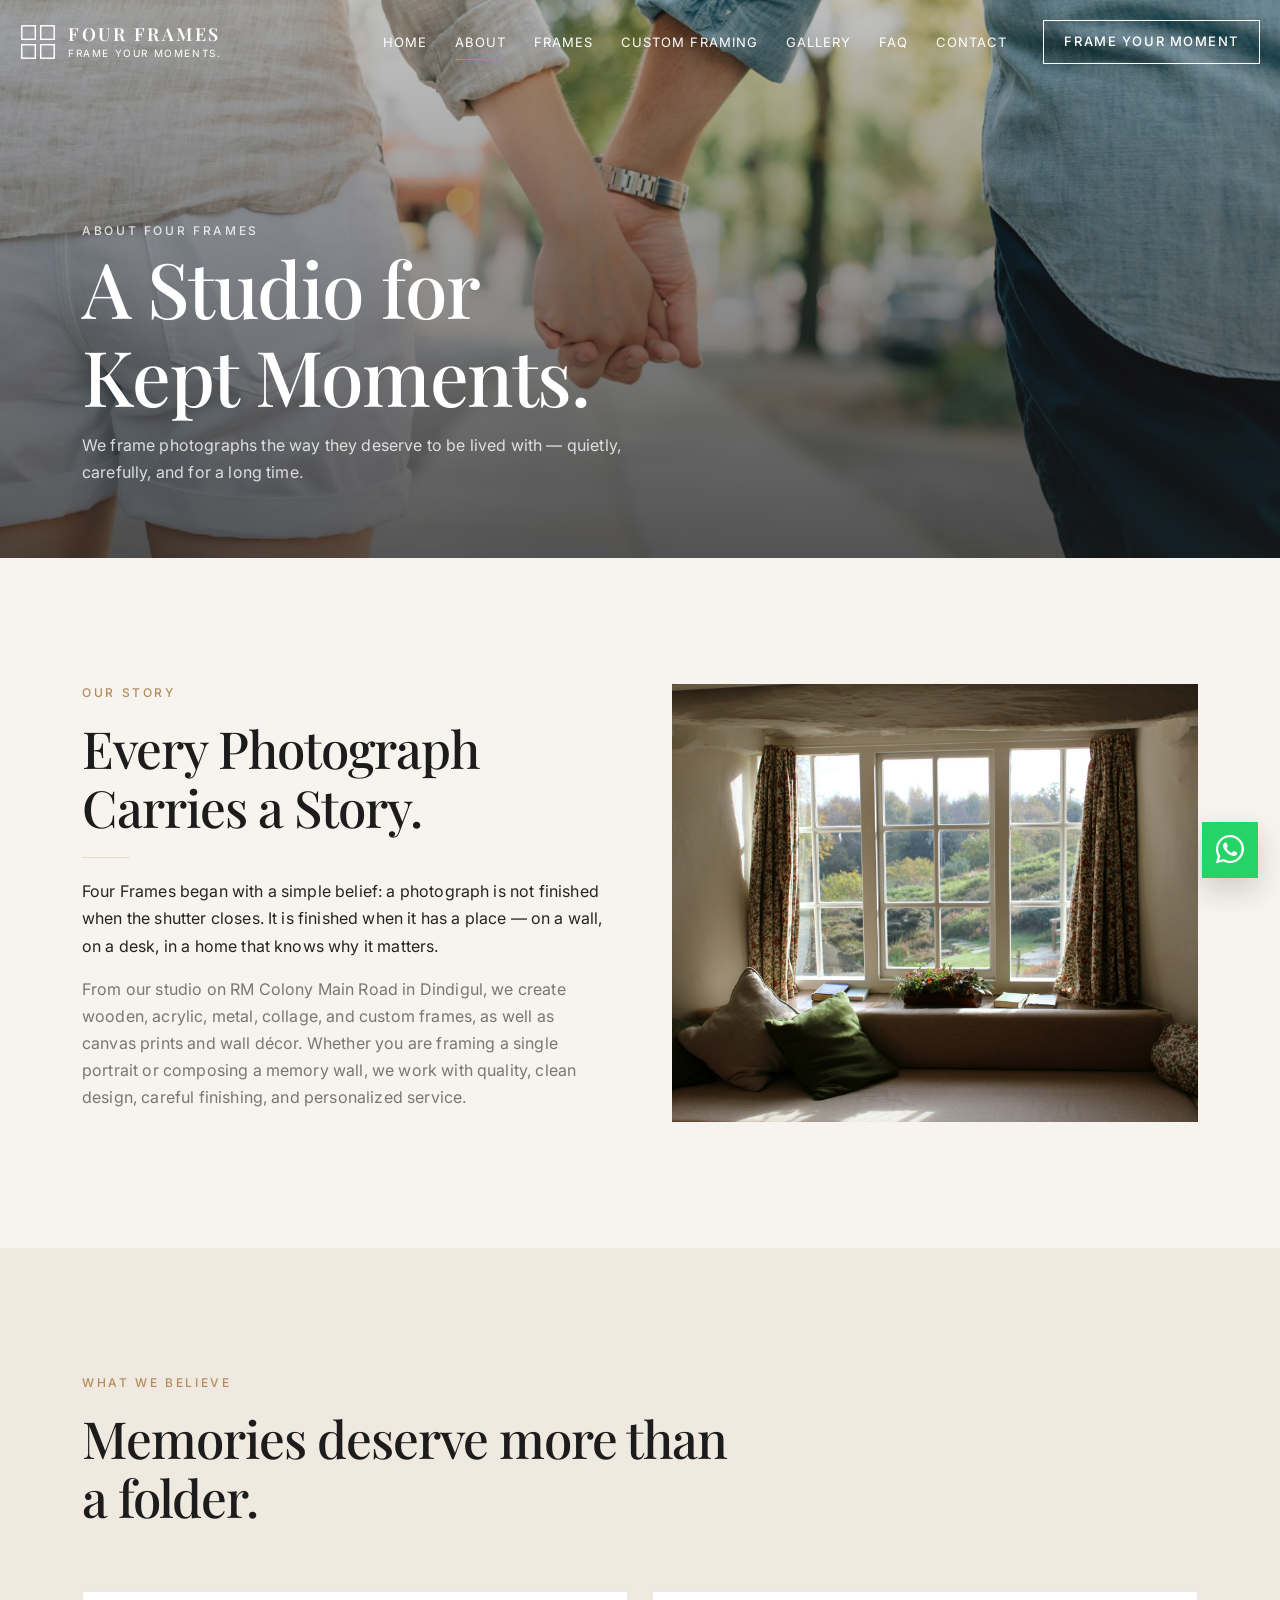
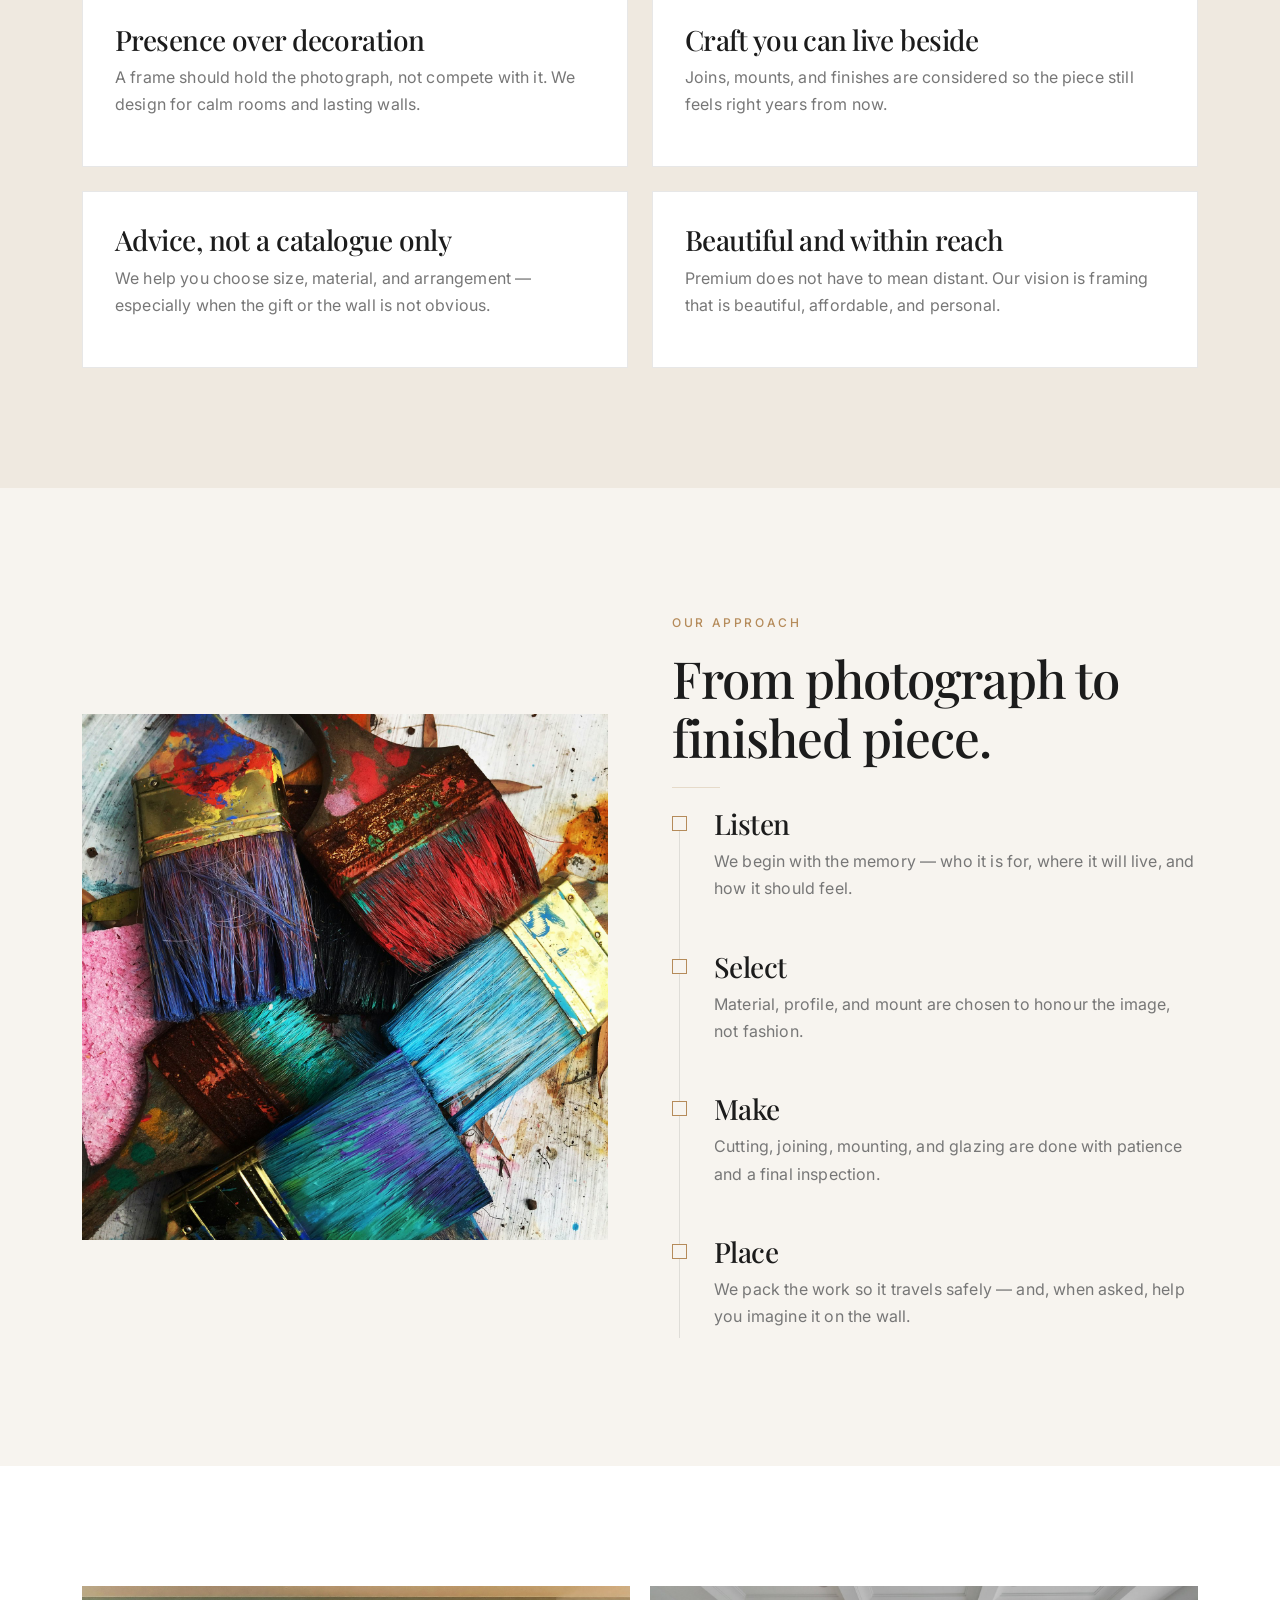
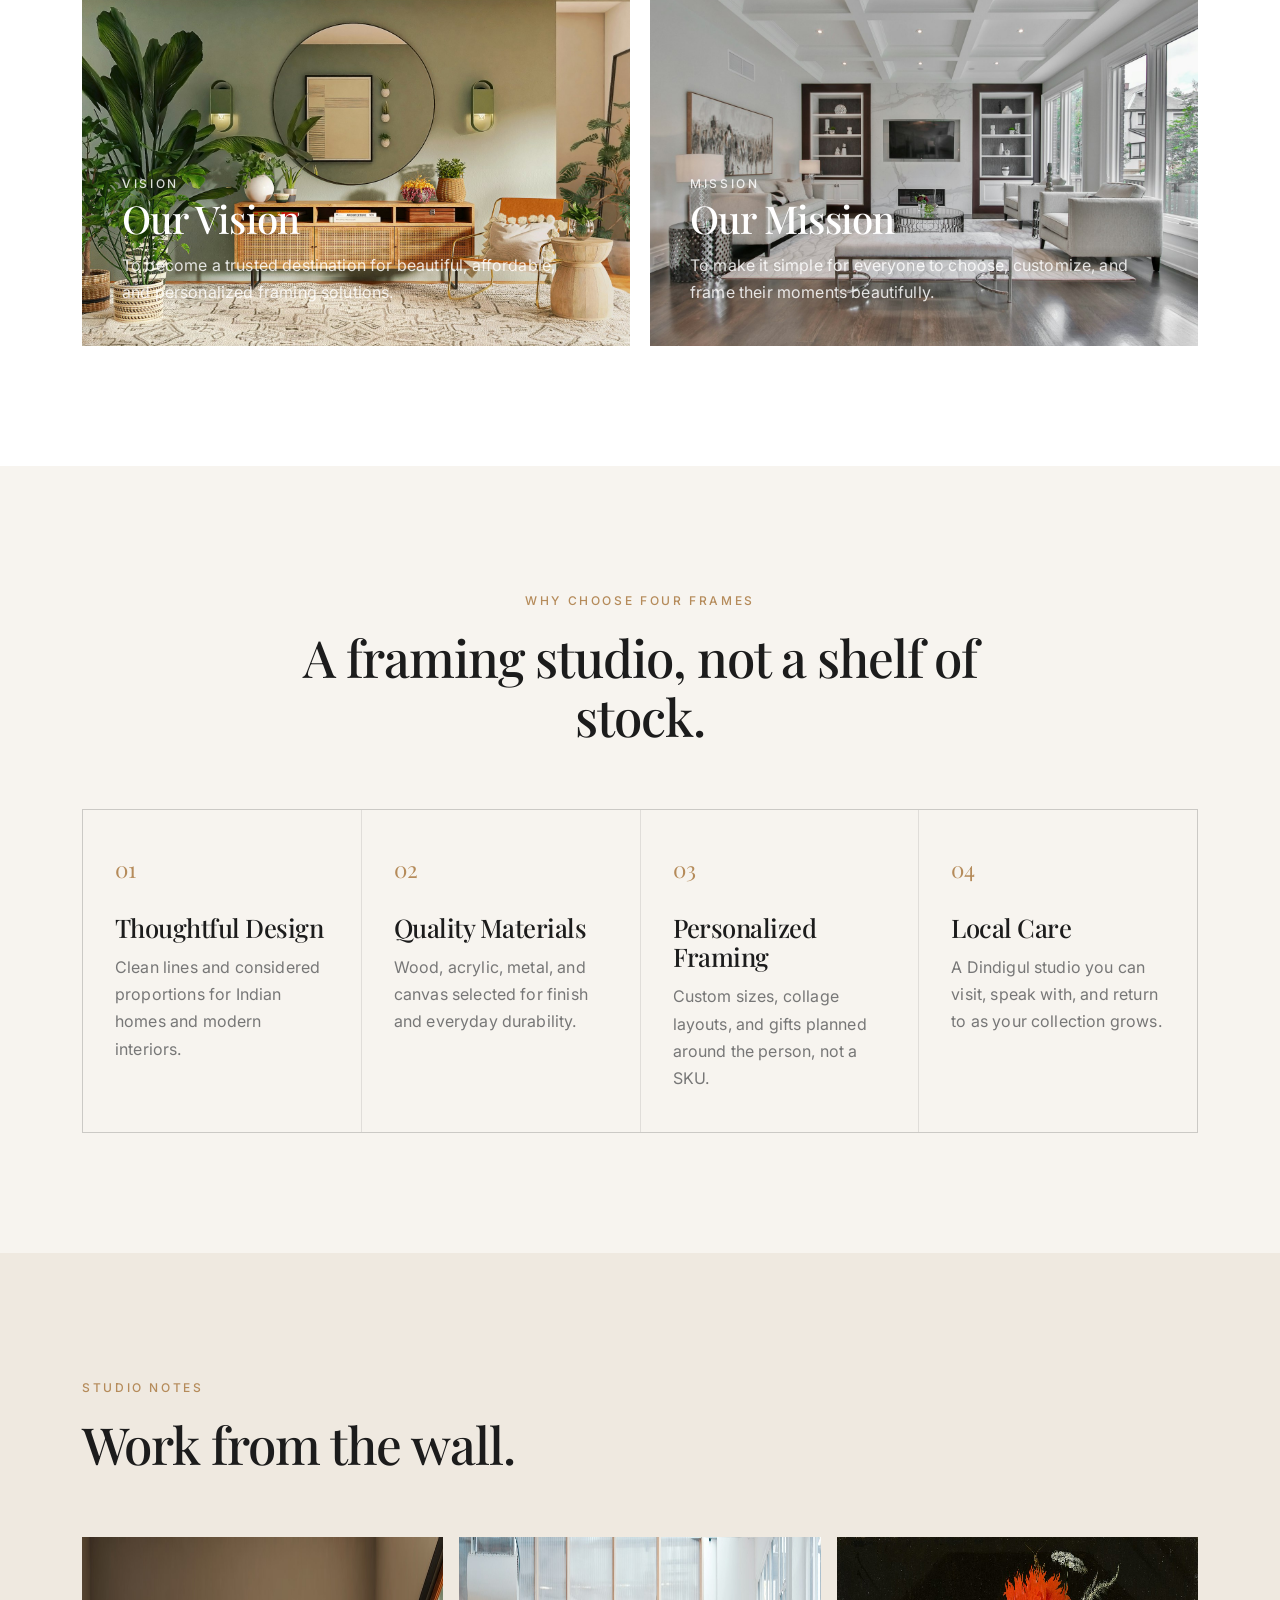
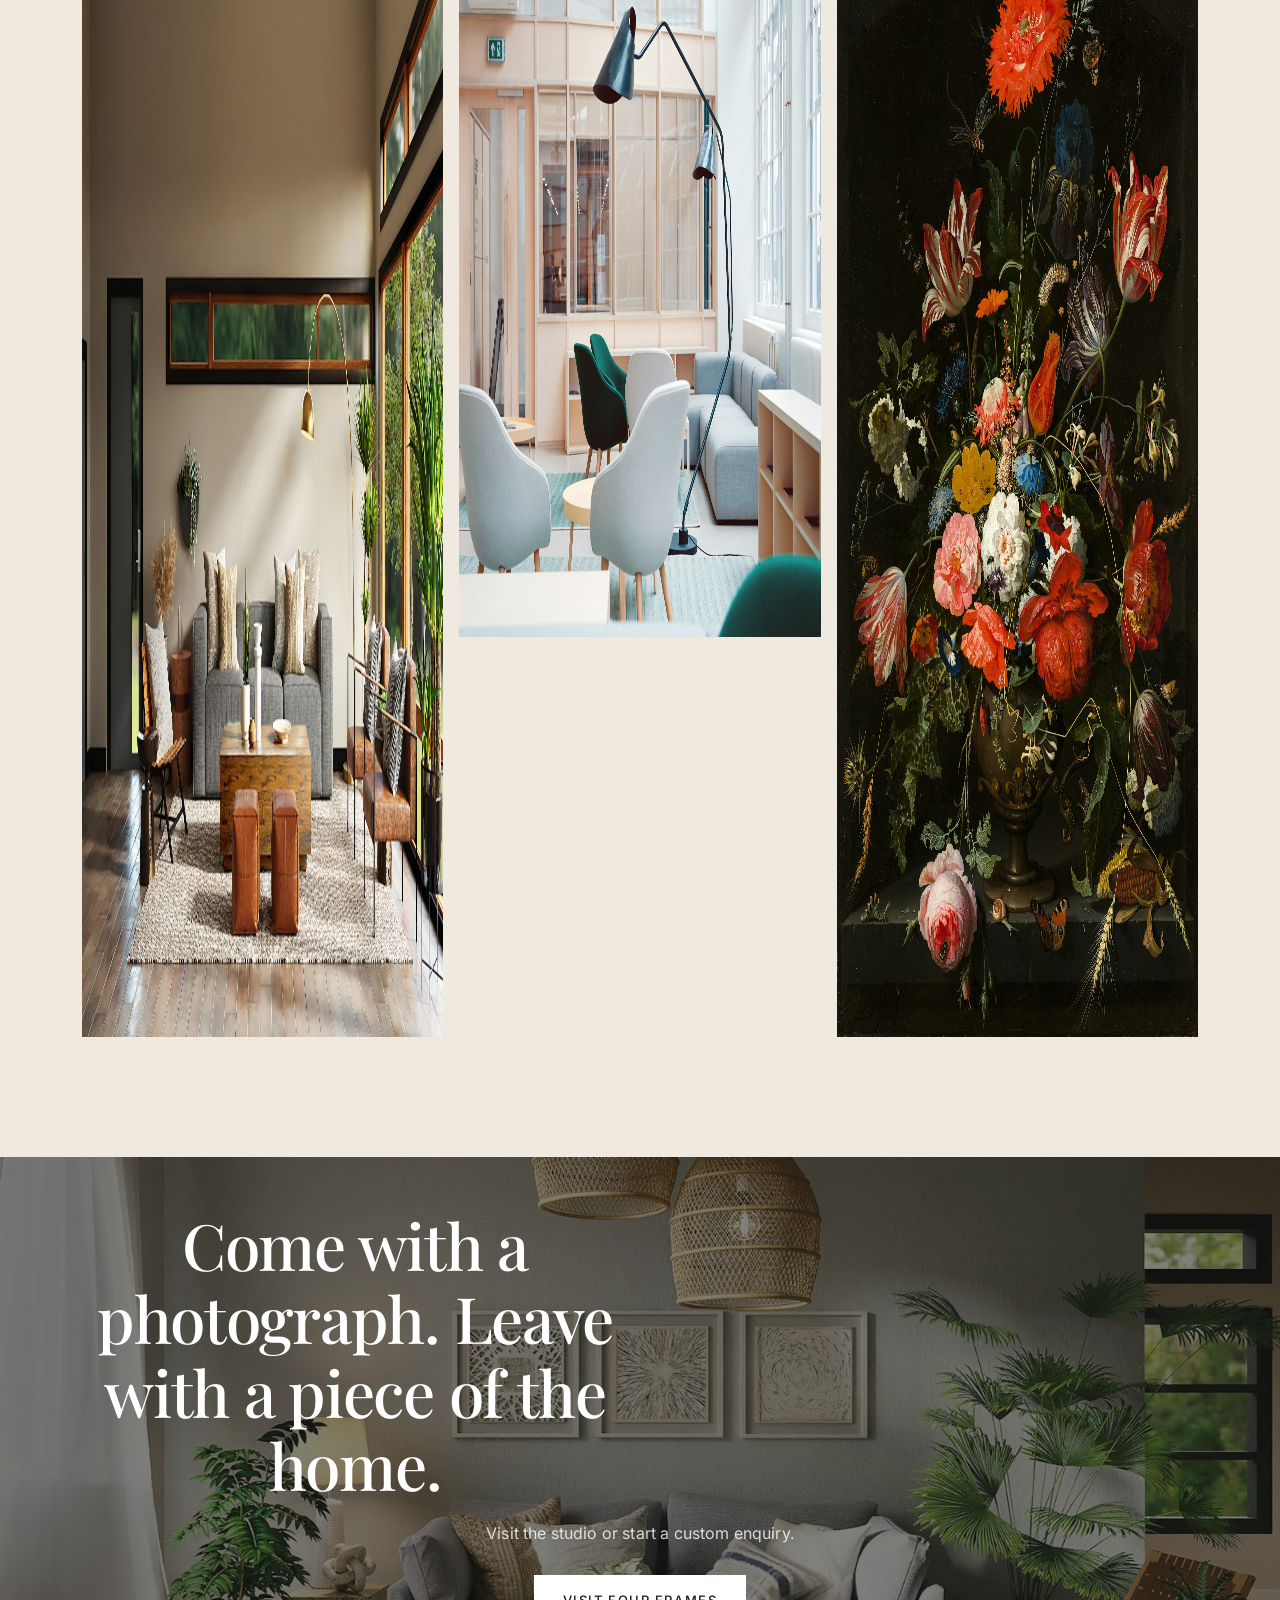
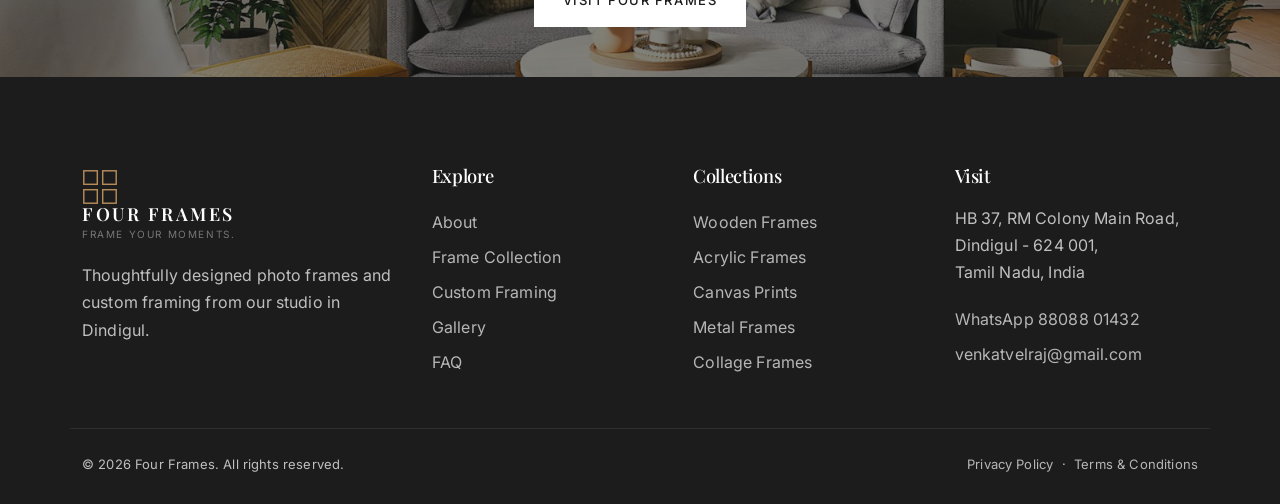
==== about.html @ 76b91b5a "Add the Four Frames static website with local images and studio contact details." ====
<!DOCTYPE html>
<html lang="en">
<head>
  <meta charset="UTF-8">
  <meta name="viewport" content="width=device-width, initial-scale=1.0">
  <title>About Four Frames | A Framing Studio in Dindigul</title>
  <meta name="description" content="Four Frames is a Dindigul studio for thoughtfully designed photo frames and custom framing. Quality, clean design, careful finishing, and personalized service.">
  <link rel="canonical" href="https://fourframes.in/about.html">
  <meta property="og:title" content="About Four Frames">
  <meta property="og:description" content="Every photograph carries a story, a feeling, and a memory worth preserving.">
  <link rel="icon" type="image/svg+xml" href="assets/favicon.svg">
  <link rel="preconnect" href="https://fonts.googleapis.com">
  <link rel="preconnect" href="https://fonts.gstatic.com" crossorigin>
  <link href="https://fonts.googleapis.com/css2?family=Inter:wght@400;500;600&family=Playfair+Display:ital,wght@0,500;0,600;0,700;1,500&display=swap" rel="stylesheet">
  <link href="https://cdn.jsdelivr.net/npm/bootstrap@5.3.3/dist/css/bootstrap.min.css" rel="stylesheet">
  <link href="https://cdn.jsdelivr.net/npm/bootstrap-icons@1.11.3/font/bootstrap-icons.min.css" rel="stylesheet">
  <link href="https://unpkg.com/aos@2.3.4/dist/aos.css" rel="stylesheet">
  <link rel="stylesheet" href="css/style.css">
</head>
<body>
  <header class="site-header on-hero" id="siteHeader">
    <div class="header-inner">
      <a class="brand" href="index.html" aria-label="Four Frames home">
        <svg class="brand-mark" viewBox="0 0 40 40" fill="none" aria-hidden="true">
          <rect x="2" y="2" width="15" height="15" stroke="currentColor" stroke-width="1.6"/>
          <rect x="23" y="2" width="15" height="15" stroke="currentColor" stroke-width="1.6"/>
          <rect x="2" y="23" width="15" height="15" stroke="currentColor" stroke-width="1.6"/>
          <rect x="23" y="23" width="15" height="15" stroke="currentColor" stroke-width="1.6"/>
        </svg>
        <span class="brand-text"><strong>FOUR FRAMES</strong><small>Frame Your Moments.</small></span>
      </a>
      <nav class="nav-desktop" aria-label="Primary">
        <a href="index.html">Home</a>
        <a class="active" href="about.html">About</a>
        <a href="frames.html">Frames</a>
        <a href="custom-framing.html">Custom Framing</a>
        <a href="gallery.html">Gallery</a>
        <a href="faq.html">FAQ</a>
        <a href="contact.html">Contact</a>
      </nav>
      <a class="btn btn-header" href="custom-framing.html">Frame Your Moment</a>
      <button class="nav-toggle" id="navToggle" aria-label="Open menu" aria-expanded="false"><span></span><span></span><span></span></button>
    </div>
  </header>
  <nav class="mobile-nav" id="mobileNav" aria-label="Mobile">
    <a href="index.html">Home</a>
    <a class="active" href="about.html">About</a>
    <a href="frames.html">Frames</a>
    <a href="custom-framing.html">Custom Framing</a>
    <a href="gallery.html">Gallery</a>
    <a href="faq.html">FAQ</a>
    <a href="contact.html">Contact</a>
  </nav>

  <main>
    <section class="page-hero">
      <img src="assets/images/1452457807411-4979b707c5be.jpg" alt="Hands finishing a wooden picture frame in the studio" width="2000" height="1100">
      <div class="container">
        <p class="eyebrow">About Four Frames</p>
        <h1>A Studio for<br>Kept Moments.</h1>
        <p>We frame photographs the way they deserve to be lived with — quietly, carefully, and for a long time.</p>
      </div>
    </section>

    <section class="section">
      <div class="container split">
        <div data-aos="fade-up">
          <p class="eyebrow">Our Story</p>
          <h2 class="section-title">Every Photograph Carries a Story.</h2>
          <hr class="gold-rule">
          <p>Four Frames began with a simple belief: a photograph is not finished when the shutter closes. It is finished when it has a place — on a wall, on a desk, in a home that knows why it matters.</p>
          <p class="muted">From our studio on RM Colony Main Road in Dindigul, we create wooden, acrylic, metal, collage, and custom frames, as well as canvas prints and wall décor. Whether you are framing a single portrait or composing a memory wall, we work with quality, clean design, careful finishing, and personalized service.</p>
        </div>
        <div class="split-media" data-aos="fade-up" data-aos-delay="100">
          <img src="assets/images/1513519245088-0e12902e35a6.jpg" alt="A collection of frames waiting to be chosen" width="1200" height="1400">
        </div>
      </div>
    </section>

    <section class="section bg-cream">
      <div class="container">
        <div class="section-head" data-aos="fade-up">
          <p class="eyebrow">What We Believe</p>
          <h2>Memories deserve more than a folder.</h2>
        </div>
        <div class="belief-list">
          <article class="belief-item" data-aos="fade-up">
            <h3>Presence over decoration</h3>
            <p class="muted">A frame should hold the photograph, not compete with it. We design for calm rooms and lasting walls.</p>
          </article>
          <article class="belief-item" data-aos="fade-up" data-aos-delay="80">
            <h3>Craft you can live beside</h3>
            <p class="muted">Joins, mounts, and finishes are considered so the piece still feels right years from now.</p>
          </article>
          <article class="belief-item" data-aos="fade-up">
            <h3>Advice, not a catalogue only</h3>
            <p class="muted">We help you choose size, material, and arrangement — especially when the gift or the wall is not obvious.</p>
          </article>
          <article class="belief-item" data-aos="fade-up" data-aos-delay="80">
            <h3>Beautiful and within reach</h3>
            <p class="muted">Premium does not have to mean distant. Our vision is framing that is beautiful, affordable, and personal.</p>
          </article>
        </div>
      </div>
    </section>

    <section class="section">
      <div class="container split">
        <div class="split-media" data-aos="fade-up">
          <img src="assets/images/1460661419201-fd4cecdf8a8b.jpg" alt="Artist studio materials used in custom framing" width="1200" height="1400">
        </div>
        <div data-aos="fade-up" data-aos-delay="100">
          <p class="eyebrow">Our Approach</p>
          <h2 class="section-title">From photograph to finished piece.</h2>
          <hr class="gold-rule">
          <div class="timeline">
            <div class="timeline-item">
              <h3>Listen</h3>
              <p class="muted">We begin with the memory — who it is for, where it will live, and how it should feel.</p>
            </div>
            <div class="timeline-item">
              <h3>Select</h3>
              <p class="muted">Material, profile, and mount are chosen to honour the image, not fashion.</p>
            </div>
            <div class="timeline-item">
              <h3>Make</h3>
              <p class="muted">Cutting, joining, mounting, and glazing are done with patience and a final inspection.</p>
            </div>
            <div class="timeline-item">
              <h3>Place</h3>
              <p class="muted">We pack the work so it travels safely — and, when asked, help you imagine it on the wall.</p>
            </div>
          </div>
        </div>
      </div>
    </section>

    <section class="section bg-white">
      <div class="container vm-grid">
        <article class="vm-card" data-aos="fade-up">
          <img src="assets/images/1616046229478-9901c5536a45.jpg" alt="Calm interior representing our vision" width="1200" height="800">
          <div>
            <p class="eyebrow">Vision</p>
            <h3>Our Vision</h3>
            <p>To become a trusted destination for beautiful, affordable, and personalized framing solutions.</p>
          </div>
        </article>
        <article class="vm-card" data-aos="fade-up" data-aos-delay="100">
          <img src="assets/images/1598928506311-c55ded91a20c.jpg" alt="Quiet room representing our mission" width="1200" height="800">
          <div>
            <p class="eyebrow">Mission</p>
            <h3>Our Mission</h3>
            <p>To make it simple for everyone to choose, customize, and frame their moments beautifully.</p>
          </div>
        </article>
      </div>
    </section>

    <section class="section">
      <div class="container">
        <div class="section-head center" data-aos="fade-up">
          <p class="eyebrow">Why Choose Four Frames</p>
          <h2>A framing studio, not a shelf of stock.</h2>
        </div>
        <div class="feature-grid">
          <article class="feature-block" data-aos="fade-up"><span>01</span><h3>Thoughtful Design</h3><p>Clean lines and considered proportions for Indian homes and modern interiors.</p></article>
          <article class="feature-block" data-aos="fade-up" data-aos-delay="80"><span>02</span><h3>Quality Materials</h3><p>Wood, acrylic, metal, and canvas selected for finish and everyday durability.</p></article>
          <article class="feature-block" data-aos="fade-up" data-aos-delay="140"><span>03</span><h3>Personalized Framing</h3><p>Custom sizes, collage layouts, and gifts planned around the person, not a SKU.</p></article>
          <article class="feature-block" data-aos="fade-up" data-aos-delay="200"><span>04</span><h3>Local Care</h3><p>A Dindigul studio you can visit, speak with, and return to as your collection grows.</p></article>
        </div>
      </div>
    </section>

    <section class="section bg-cream">
      <div class="container">
        <div class="section-head" data-aos="fade-up">
          <p class="eyebrow">Studio Notes</p>
          <h2>Work from the wall.</h2>
        </div>
        <div class="gallery-preview">
          <img src="assets/images/1618221195710-dd6b41faaea6.jpg" alt="Framed photograph in a modern home" width="900" height="1100">
          <img src="assets/images/1615873968403-89d8676d7290.jpg" alt="Gallery wall arrangement" width="900" height="700">
          <img src="assets/images/1579783902614-a3fb3927b6a5.jpg" alt="Canvas artwork" width="900" height="1100">
        </div>
      </div>
    </section>

    <section class="cta-banner">
      <img src="assets/images/1615529182904-14819c35db37.jpg" alt="Living room ready for a framed memory" width="2000" height="1100">
      <div class="container" data-aos="fade-up">
        <h2>Come with a photograph. Leave with a piece of the home.</h2>
        <p>Visit the studio or start a custom enquiry.</p>
        <a class="btn btn-light" href="contact.html">Visit Four Frames</a>
      </div>
    </section>
  </main>

  <footer class="site-footer">
    <div class="container footer-grid">
      <div>
        <a class="brand" href="index.html">
          <svg class="brand-mark" viewBox="0 0 40 40" fill="none" aria-hidden="true">
            <rect x="2" y="2" width="15" height="15" stroke="currentColor" stroke-width="1.6"/>
            <rect x="23" y="2" width="15" height="15" stroke="currentColor" stroke-width="1.6"/>
            <rect x="2" y="23" width="15" height="15" stroke="currentColor" stroke-width="1.6"/>
            <rect x="23" y="23" width="15" height="15" stroke="currentColor" stroke-width="1.6"/>
          </svg>
          <span class="brand-text"><strong>FOUR FRAMES</strong><small>Frame Your Moments.</small></span>
        </a>
        <p>Thoughtfully designed photo frames and custom framing from our studio in Dindigul.</p>
      </div>
      <div>
        <h4>Explore</h4>
        <a href="about.html">About</a>
        <a href="frames.html">Frame Collection</a>
        <a href="custom-framing.html">Custom Framing</a>
        <a href="gallery.html">Gallery</a>
        <a href="faq.html">FAQ</a>
      </div>
      <div>
        <h4>Collections</h4>
        <a href="wooden-frames.html">Wooden Frames</a>
        <a href="acrylic-frames.html">Acrylic Frames</a>
        <a href="canvas-prints.html">Canvas Prints</a>
        <a href="frames.html#metal">Metal Frames</a>
        <a href="frames.html#collage">Collage Frames</a>
      </div>
      <div>
        <h4>Visit</h4>
        <p>HB 37, RM Colony Main Road,<br>Dindigul - 624 001,<br>Tamil Nadu, India</p>
        <a href="https://wa.me/918808801432" target="_blank" rel="noopener">WhatsApp 88088 01432</a>
        <a href="mailto:venkatvelraj@gmail.com">venkatvelraj@gmail.com</a>
      </div>
    </div>
    <div class="container footer-bottom">
      <span>© <span id="year"></span> Four Frames. All rights reserved.</span>
      <span><a href="privacy-policy.html">Privacy Policy</a> &nbsp;·&nbsp; <a href="terms-conditions.html">Terms &amp; Conditions</a></span>
    </div>
  </footer>
  <script src="https://cdn.jsdelivr.net/npm/bootstrap@5.3.3/dist/js/bootstrap.bundle.min.js"></script>
  <script src="https://unpkg.com/aos@2.3.4/dist/aos.js"></script>
  <script src="js/main.js"></script>
</body>
</html>
---- css/style.css ----
:root {
  --ink: #1c1c1c;
  --secondary: #6b5b4b;
  --accent: #b58b5a;
  --accent-soft: #c9a57a;
  --bg: #f7f4ef;
  --white: #ffffff;
  --cream: #efe9e0;
  --text: #242424;
  --muted: #777777;
  --line: rgba(28, 28, 28, 0.1);
  --shadow: 0 18px 50px rgba(28, 28, 28, 0.08);
  --font-display: "Playfair Display", Georgia, serif;
  --font-body: "Inter", system-ui, sans-serif;
  --header-h: 84px;
  --ease: cubic-bezier(0.22, 1, 0.36, 1);
  --max: 1320px;
}

*,
*::before,
*::after {
  box-sizing: border-box;
}

html {
  scroll-behavior: smooth;
}

body {
  margin: 0;
  background: var(--bg);
  color: var(--text);
  font-family: var(--font-body);
  font-size: 16px;
  line-height: 1.7;
  letter-spacing: 0.01em;
}

body.nav-open {
  overflow: hidden;
}

img {
  max-width: 100%;
  display: block;
}

a {
  color: inherit;
  text-decoration: none;
}

button,
input,
select,
textarea {
  font: inherit;
}

.container {
  width: min(var(--max), calc(100% - 40px));
  margin: 0 auto;
}

.container-wide {
  width: min(1480px, calc(100% - 40px));
  margin: 0 auto;
}

h1,
h2,
h3,
h4,
.display,
.serif {
  font-family: var(--font-display);
  font-weight: 500;
  letter-spacing: -0.02em;
  color: var(--ink);
  line-height: 1.15;
}

.eyebrow {
  display: inline-block;
  margin-bottom: 16px;
  color: var(--accent);
  font-size: 12px;
  font-weight: 500;
  letter-spacing: 0.22em;
  text-transform: uppercase;
}

.lead {
  color: var(--muted);
  font-size: 1.05rem;
  max-width: 38rem;
}

.muted {
  color: var(--muted);
}

.section {
  padding: 120px 0;
}

.section-sm {
  padding: 88px 0;
}

.section-head {
  max-width: 680px;
  margin-bottom: 64px;
}

.section-head.center {
  margin-left: auto;
  margin-right: auto;
  text-align: center;
}

.section-head h2,
.section-title {
  font-size: clamp(2.1rem, 4vw, 3.6rem);
  margin: 0 0 18px;
}

.gold-rule {
  width: 48px;
  height: 1px;
  background: var(--accent);
  border: 0;
  margin: 20px 0;
}

.btn {
  display: inline-flex;
  align-items: center;
  justify-content: center;
  gap: 10px;
  min-height: 52px;
  padding: 0 28px;
  border: 1px solid var(--ink);
  background: var(--ink);
  color: var(--white);
  font-size: 13px;
  font-weight: 500;
  letter-spacing: 0.12em;
  text-transform: uppercase;
  transition: 0.35s var(--ease);
  border-radius: 0 !important;
}

.btn:hover {
  background: var(--accent);
  border-color: var(--accent);
  color: var(--white);
}

.btn-outline {
  background: transparent;
  color: var(--ink);
}

.btn-outline:hover {
  background: var(--ink);
  color: var(--white);
}

.btn-light {
  background: var(--white);
  border-color: var(--white);
  color: var(--ink);
}

.btn-light:hover {
  background: var(--accent);
  border-color: var(--accent);
  color: var(--white);
}

.btn-accent {
  background: var(--accent);
  border-color: var(--accent);
}

.btn-accent:hover {
  background: var(--ink);
  border-color: var(--ink);
}

.site-header {
  position: fixed;
  inset: 0 0 auto;
  z-index: 1000;
  height: var(--header-h);
  background: transparent;
  transition: 0.4s var(--ease);
}

.site-header.is-scrolled {
  background: rgba(247, 244, 239, 0.94);
  box-shadow: 0 8px 30px rgba(28, 28, 28, 0.06);
  backdrop-filter: blur(16px);
}

.header-inner {
  width: min(1480px, calc(100% - 40px));
  height: 100%;
  margin: 0 auto;
  display: flex;
  align-items: center;
  gap: 28px;
}

.brand {
  display: flex;
  align-items: center;
  gap: 12px;
  flex-shrink: 0;
}

.brand-mark {
  width: 36px;
  height: 36px;
  color: var(--ink);
}

.site-header:not(.is-scrolled).on-hero .brand-mark,
.site-header:not(.is-scrolled).on-hero .brand-text strong,
.site-header:not(.is-scrolled).on-hero .brand-text small,
.site-header:not(.is-scrolled).on-hero .nav-desktop a,
.site-header:not(.is-scrolled).on-hero .nav-toggle span {
  color: var(--white);
}

.site-header:not(.is-scrolled).on-hero .nav-toggle span {
  background: var(--white);
}

.site-header:not(.is-scrolled).on-hero .btn-header {
  border-color: var(--white);
  color: var(--white);
  background: transparent;
}

.brand-text {
  display: flex;
  flex-direction: column;
  line-height: 1.1;
}

.brand-text strong {
  font-family: var(--font-display);
  font-size: 18px;
  font-weight: 600;
  letter-spacing: 0.14em;
}

.brand-text small {
  margin-top: 4px;
  color: var(--muted);
  font-size: 10px;
  letter-spacing: 0.16em;
  text-transform: uppercase;
}

.nav-desktop {
  display: none;
  align-items: center;
  justify-content: center;
  gap: 28px;
  margin-left: auto;
}

.nav-desktop a {
  position: relative;
  font-size: 13px;
  letter-spacing: 0.08em;
  text-transform: uppercase;
  color: var(--ink);
}

.nav-desktop a::after {
  content: "";
  position: absolute;
  left: 0;
  bottom: -7px;
  width: 0;
  height: 1px;
  background: var(--accent);
  transition: width 0.3s var(--ease);
}

.nav-desktop a:hover::after,
.nav-desktop a.active::after {
  width: 100%;
}

.btn-header {
  margin-left: 8px;
  min-height: 44px;
  padding: 0 20px;
  display: none;
}

.nav-toggle {
  margin-left: auto;
  width: 42px;
  height: 42px;
  border: 0;
  background: transparent;
  display: flex;
  flex-direction: column;
  justify-content: center;
  gap: 6px;
  padding: 0;
}

.nav-toggle span {
  display: block;
  width: 22px;
  height: 1.5px;
  background: var(--ink);
  transition: 0.3s var(--ease);
}

.nav-toggle.is-open span:nth-child(1) {
  transform: translateY(7.5px) rotate(45deg);
}

.nav-toggle.is-open span:nth-child(2) {
  opacity: 0;
}

.nav-toggle.is-open span:nth-child(3) {
  transform: translateY(-7.5px) rotate(-45deg);
}

.mobile-nav {
  position: fixed;
  inset: 0;
  z-index: 999;
  background: var(--ink);
  color: var(--white);
  display: flex;
  flex-direction: column;
  justify-content: center;
  padding: 100px 36px 48px;
  opacity: 0;
  visibility: hidden;
  pointer-events: none;
  transition: 0.4s var(--ease);
}

.mobile-nav.is-open {
  opacity: 1;
  visibility: visible;
  pointer-events: auto;
}

.mobile-nav a {
  display: block;
  padding: 12px 0;
  font-family: var(--font-display);
  font-size: clamp(2rem, 6vw, 3rem);
  color: var(--white);
}

.mobile-nav a:hover,
.mobile-nav a.active {
  color: var(--accent);
}

.hero {
  position: relative;
  min-height: 100vh;
  display: flex;
  align-items: flex-end;
  overflow: hidden;
  color: var(--white);
}

.hero-media {
  position: absolute;
  inset: 0;
}

.hero-media img {
  width: 100%;
  height: 100%;
  object-fit: cover;
  transform: scale(1.08);
  animation: heroZoom 18s ease-out forwards;
}

@keyframes heroZoom {
  to {
    transform: scale(1);
  }
}

.hero-media {
  background: #2a2420;
}

.hero-overlay {
  position: absolute;
  inset: 0;
  background:
    linear-gradient(180deg, rgba(28, 28, 28, 0.5) 0%, rgba(28, 28, 28, 0.18) 38%, rgba(28, 28, 28, 0.22) 52%, rgba(28, 28, 28, 0.78) 100%);
}

.hero-frame {
  position: absolute;
  inset: 28px;
  border: 1px solid rgba(255, 255, 255, 0.28);
  pointer-events: none;
  animation: frameIn 1.4s var(--ease) both;
}

@keyframes frameIn {
  from {
    inset: 60px;
    opacity: 0;
  }
}

.hero-content {
  position: relative;
  z-index: 2;
  width: min(1480px, calc(100% - 48px));
  margin: 0 auto 90px;
}

.hero h1 {
  color: var(--white);
  font-size: clamp(3.2rem, 8vw, 7.2rem);
  max-width: 14ch;
  margin: 0 0 22px;
  text-shadow: 0 18px 50px rgba(0, 0, 0, 0.28);
}

.hero p {
  max-width: 34rem;
  color: rgba(255, 255, 255, 0.82);
  font-size: 1.08rem;
  margin-bottom: 32px;
}

.hero-actions {
  display: flex;
  flex-wrap: wrap;
  gap: 14px;
}

.hero .btn-outline {
  color: var(--white);
  border-color: var(--white);
}

.hero .btn-outline:hover {
  background: var(--white);
  color: var(--ink);
}

.gallery-preview a::after,
.gallery-item::after {
  content: "";
  position: absolute;
  inset: 0;
  background: linear-gradient(180deg, transparent 45%, rgba(28, 28, 28, 0.5));
  pointer-events: none;
}

.scroll-indicator {
  position: absolute;
  right: 40px;
  bottom: 40px;
  z-index: 2;
  display: flex;
  flex-direction: column;
  align-items: center;
  gap: 12px;
  color: rgba(255, 255, 255, 0.75);
  font-size: 10px;
  letter-spacing: 0.2em;
  text-transform: uppercase;
  writing-mode: vertical-rl;
}

.scroll-indicator i {
  writing-mode: horizontal-tb;
  animation: bounce 1.8s infinite;
}

@keyframes bounce {
  0%,
  100% {
    transform: translateY(0);
  }
  50% {
    transform: translateY(6px);
  }
}

.page-hero {
  position: relative;
  min-height: 62vh;
  display: flex;
  align-items: flex-end;
  overflow: hidden;
  color: var(--white);
  padding: 160px 0 72px;
}

.page-hero img {
  position: absolute;
  inset: 0;
  width: 100%;
  height: 100%;
  object-fit: cover;
}

.page-hero::after {
  content: "";
  position: absolute;
  inset: 0;
  background: linear-gradient(180deg, rgba(28, 28, 28, 0.25), rgba(28, 28, 28, 0.7));
}

.page-hero .container {
  position: relative;
  z-index: 1;
}

.page-hero h1 {
  color: var(--white);
  font-size: clamp(2.8rem, 6vw, 5.4rem);
  margin: 0 0 12px;
}

.page-hero p {
  max-width: 36rem;
  color: rgba(255, 255, 255, 0.8);
  margin: 0;
}

.intro-grid,
.split {
  display: grid;
  gap: 64px;
  align-items: center;
}

.intro-visual,
.split-media {
  position: relative;
}

.intro-visual img,
.split-media img,
.editorial-img img {
  width: 100%;
  height: 100%;
  object-fit: cover;
}

.intro-visual img {
  aspect-ratio: 4 / 5;
}

.img-frame {
  position: absolute;
  inset: 18px;
  border: 1px solid rgba(255, 255, 255, 0.5);
  pointer-events: none;
}

.stat-list {
  display: grid;
  gap: 28px;
  margin-top: 40px;
}

.stat-item {
  display: grid;
  grid-template-columns: 56px 1fr;
  gap: 16px;
  padding-top: 22px;
  border-top: 1px solid var(--line);
}

.stat-item strong {
  font-family: var(--font-display);
  font-size: 1.8rem;
  color: var(--accent);
  line-height: 1;
}

.stat-item h3 {
  margin: 0 0 6px;
  font-size: 1.25rem;
}

.stat-item p {
  margin: 0;
  color: var(--muted);
}

.collection-grid {
  display: grid;
  grid-template-columns: 1fr;
  gap: 22px;
}

.collection-card {
  position: relative;
  min-height: 420px;
  overflow: hidden;
  color: var(--white);
  display: flex;
  align-items: flex-end;
}

.collection-card img {
  position: absolute;
  inset: 0;
  width: 100%;
  height: 100%;
  object-fit: cover;
  transition: transform 1s var(--ease);
}

.collection-card::after {
  content: "";
  position: absolute;
  inset: 0;
  background: linear-gradient(180deg, rgba(28, 28, 28, 0.05), rgba(28, 28, 28, 0.72));
  transition: 0.45s var(--ease);
}

.collection-card:hover img {
  transform: scale(1.08);
}

.collection-card .card-copy {
  position: relative;
  z-index: 1;
  padding: 36px;
  width: 100%;
}

.collection-card h3 {
  color: var(--white);
  font-size: 2rem;
  margin: 0 0 8px;
}

.collection-card p {
  color: rgba(255, 255, 255, 0.78);
  margin: 0 0 16px;
  max-width: 28rem;
}

.explore {
  display: inline-flex;
  align-items: center;
  gap: 10px;
  font-size: 12px;
  letter-spacing: 0.16em;
  text-transform: uppercase;
}

.explore i {
  transition: transform 0.3s var(--ease);
}

.collection-card:hover .explore i,
.product-card:hover .explore i {
  transform: translateX(6px);
}

.feature-grid {
  display: grid;
  gap: 1px;
  background: var(--line);
  border: 1px solid var(--line);
}

.feature-block {
  background: var(--bg);
  padding: 40px 32px;
}

.feature-block span {
  display: block;
  margin-bottom: 24px;
  color: var(--accent);
  font-family: var(--font-display);
  font-size: 1.4rem;
}

.feature-block h3 {
  margin: 0 0 12px;
  font-size: 1.6rem;
}

.feature-block p {
  margin: 0;
  color: var(--muted);
}

.custom-banner {
  position: relative;
  min-height: 620px;
  display: grid;
  align-items: center;
  overflow: hidden;
  color: var(--white);
}

.custom-banner img {
  position: absolute;
  inset: 0;
  width: 100%;
  height: 100%;
  object-fit: cover;
}

.custom-banner::after {
  content: "";
  position: absolute;
  inset: 0;
  background: linear-gradient(90deg, rgba(28, 28, 28, 0.78) 0%, rgba(28, 28, 28, 0.28) 70%);
}

.custom-banner .container {
  position: relative;
  z-index: 1;
}

.custom-banner h2,
.cta-banner h2 {
  color: var(--white);
  font-size: clamp(2.4rem, 5vw, 4.6rem);
  max-width: 14ch;
  margin: 0 0 18px;
}

.memory-wall {
  display: grid;
  grid-template-columns: 1fr 1.2fr 0.9fr;
  grid-template-rows: 280px 220px;
  gap: 16px;
}

.memory-wall figure {
  position: relative;
  overflow: hidden;
  margin: 0;
}

.memory-wall img {
  width: 100%;
  height: 100%;
  object-fit: cover;
  transition: transform 0.8s var(--ease);
}

.memory-wall figure:hover img {
  transform: scale(1.06);
}

.memory-wall figure:nth-child(1) {
  grid-row: 1 / 3;
}

.memory-wall figure:nth-child(4) {
  grid-column: 2 / 4;
}

.gallery-preview {
  columns: 1;
  column-gap: 16px;
}

.gallery-preview a,
.masonry a,
.gallery-item {
  break-inside: avoid;
  display: block;
  margin: 0 0 16px;
  overflow: hidden;
  position: relative;
}

.gallery-preview img,
.masonry img,
.gallery-item img {
  width: 100%;
  transition: transform 0.8s var(--ease);
}

.gallery-preview a:hover img,
.masonry a:hover img,
.gallery-item:hover img {
  transform: scale(1.05);
}

.gallery-caption {
  position: absolute;
  left: 18px;
  bottom: 18px;
  color: var(--white);
  font-size: 12px;
  letter-spacing: 0.16em;
  text-transform: uppercase;
}

.process-track {
  position: relative;
  display: grid;
  gap: 36px;
}

.process-track::before {
  content: "";
  position: absolute;
  left: 23px;
  top: 8px;
  bottom: 8px;
  width: 1px;
  background: var(--line);
}

.process-track::after {
  content: "";
  position: absolute;
  left: 23px;
  top: 8px;
  width: 1px;
  height: 0;
  background: var(--accent);
  transition: height 1.4s var(--ease);
}

.process-track.is-active::after {
  height: calc(100% - 16px);
}

.process-step {
  position: relative;
  padding-left: 84px;
}

.process-step b {
  position: absolute;
  left: 0;
  top: 0;
  width: 46px;
  height: 46px;
  border: 1px solid var(--accent);
  background: var(--bg);
  color: var(--accent);
  display: grid;
  place-items: center;
  font-family: var(--font-display);
  font-size: 1rem;
  z-index: 1;
}

.process-step h3 {
  margin: 8px 0 8px;
  font-size: 1.7rem;
}

.process-step p {
  margin: 0;
  color: var(--muted);
  max-width: 36rem;
}

.testimonial-card {
  height: 100%;
  padding: 36px 32px;
  background: var(--white);
  border: 1px solid var(--line);
}

.testimonial-card .stars {
  color: var(--accent);
  letter-spacing: 3px;
  margin-bottom: 20px;
  font-size: 13px;
}

.testimonial-card p {
  font-family: var(--font-display);
  font-size: 1.25rem;
  line-height: 1.55;
  margin: 0 0 28px;
}

.testimonial-card cite {
  font-style: normal;
  font-size: 13px;
  letter-spacing: 0.08em;
  text-transform: uppercase;
  color: var(--secondary);
}

.testimonial-pagination {
  margin-top: 32px;
  text-align: center;
}

.testimonial-pagination .swiper-pagination-bullet {
  background: var(--accent);
  opacity: 0.3;
}

.testimonial-pagination .swiper-pagination-bullet-active {
  opacity: 1;
}

.vm-grid {
  display: grid;
  gap: 20px;
}

.vm-card {
  position: relative;
  min-height: 360px;
  overflow: hidden;
  display: flex;
  align-items: flex-end;
  padding: 40px;
  color: var(--white);
}

.vm-card img {
  position: absolute;
  inset: 0;
  width: 100%;
  height: 100%;
  object-fit: cover;
}

.vm-card::after {
  content: "";
  position: absolute;
  inset: 0;
  background: linear-gradient(180deg, rgba(28, 28, 28, 0.15), rgba(28, 28, 28, 0.76));
}

.vm-card > * {
  position: relative;
  z-index: 1;
}

.vm-card h3 {
  color: var(--white);
  font-size: 2.4rem;
  margin: 0 0 12px;
}

.vm-card p {
  margin: 0;
  max-width: 28rem;
  color: rgba(255, 255, 255, 0.84);
}

.cta-banner {
  position: relative;
  min-height: 520px;
  display: grid;
  place-items: center;
  text-align: center;
  overflow: hidden;
  color: var(--white);
}

.cta-banner img {
  position: absolute;
  inset: 0;
  width: 100%;
  height: 100%;
  object-fit: cover;
}

.cta-banner::after {
  content: "";
  position: absolute;
  inset: 0;
  background: rgba(28, 28, 28, 0.55);
}

.cta-banner .container {
  position: relative;
  z-index: 1;
}

.cta-banner p {
  color: rgba(255, 255, 255, 0.8);
  margin: 0 auto 28px;
}

.site-footer {
  background: var(--ink);
  color: rgba(255, 255, 255, 0.72);
  padding: 88px 0 28px;
}

.footer-grid {
  display: grid;
  gap: 40px;
  padding-bottom: 48px;
  border-bottom: 1px solid rgba(255, 255, 255, 0.08);
}

.site-footer .brand-text strong,
.site-footer h4 {
  color: var(--white);
}

.site-footer .brand {
  margin-bottom: 18px;
}

.site-footer .brand-mark {
  color: var(--accent);
}

.site-footer h4 {
  font-size: 1.15rem;
  margin: 0 0 18px;
}

.site-footer a {
  display: block;
  padding: 4px 0;
  color: rgba(255, 255, 255, 0.68);
}

.site-footer a:hover {
  color: var(--accent);
}

.footer-bottom {
  display: flex;
  flex-wrap: wrap;
  justify-content: space-between;
  gap: 12px;
  padding-top: 24px;
  font-size: 13px;
}

.bg-cream {
  background: var(--cream);
}

.bg-white {
  background: var(--white);
}

.product-grid {
  display: grid;
  gap: 28px;
}

.product-card {
  background: transparent;
}

.product-card .media {
  position: relative;
  overflow: hidden;
  aspect-ratio: 4 / 5;
  margin-bottom: 18px;
}

.product-card img {
  width: 100%;
  height: 100%;
  object-fit: cover;
  transition: transform 0.9s var(--ease);
}

.product-card:hover img {
  transform: scale(1.06);
}

.product-card h3 {
  margin: 0 0 6px;
  font-size: 1.45rem;
}

.product-card p {
  margin: 0 0 12px;
  color: var(--muted);
}

.filter-bar {
  display: flex;
  flex-wrap: wrap;
  gap: 10px;
  margin-bottom: 36px;
}

.filter-bar button {
  border: 1px solid var(--line);
  background: transparent;
  color: var(--text);
  min-height: 42px;
  padding: 0 16px;
  letter-spacing: 0.08em;
  text-transform: uppercase;
  font-size: 11px;
  transition: 0.3s var(--ease);
}

.filter-bar button.is-active,
.filter-bar button:hover {
  background: var(--ink);
  border-color: var(--ink);
  color: var(--white);
}

[data-category].is-hidden {
  display: none;
}

.masonry {
  columns: 1;
  column-gap: 16px;
}

.belief-list,
.approach-grid,
.info-panel {
  display: grid;
  gap: 24px;
}

.belief-item,
.approach-card,
.info-panel {
  padding: 32px;
  background: var(--white);
  border: 1px solid var(--line);
}

.timeline {
  position: relative;
  display: grid;
  gap: 32px;
}

.timeline::before {
  content: "";
  position: absolute;
  left: 7px;
  top: 8px;
  bottom: 8px;
  width: 1px;
  background: var(--line);
}

.timeline-item {
  padding-left: 42px;
  position: relative;
}

.timeline-item::before {
  content: "";
  position: absolute;
  left: 0;
  top: 8px;
  width: 15px;
  height: 15px;
  border: 1px solid var(--accent);
  background: var(--bg);
}

.faq-item {
  border-bottom: 1px solid var(--line);
}

.faq-item summary {
  list-style: none;
  cursor: pointer;
  display: flex;
  justify-content: space-between;
  align-items: center;
  gap: 20px;
  padding: 22px 0;
  font-family: var(--font-display);
  font-size: 1.25rem;
}

.faq-item summary::-webkit-details-marker {
  display: none;
}

.faq-item summary::after {
  content: "+";
  color: var(--accent);
  font-size: 1.4rem;
}

.faq-item[open] summary::after {
  content: "–";
}

.faq-item p {
  margin: 0 0 22px;
  color: var(--muted);
  max-width: 48rem;
}

.contact-grid {
  display: grid;
  gap: 48px;
}

.form-grid {
  display: grid;
  gap: 16px;
}

.form-row {
  display: grid;
  gap: 16px;
}

label {
  display: block;
  margin-bottom: 8px;
  font-size: 12px;
  letter-spacing: 0.12em;
  text-transform: uppercase;
  color: var(--secondary);
}

input,
select,
textarea {
  width: 100%;
  border: 0;
  border-bottom: 1px solid var(--line);
  background: transparent;
  padding: 12px 0;
  color: var(--text);
  outline: none;
}

textarea {
  min-height: 140px;
  resize: vertical;
}

input:focus,
select:focus,
textarea:focus {
  border-bottom-color: var(--accent);
}

.is-invalid {
  border-bottom-color: #b42318;
}

.form-success {
  display: none;
  padding: 28px;
  background: var(--cream);
  border: 1px solid var(--line);
}

.contact-form.is-sent .form-grid {
  display: none;
}

.contact-form.is-sent .form-success {
  display: block;
}

.map-wrap iframe {
  width: 100%;
  min-height: 420px;
  border: 0;
  filter: grayscale(0.25) contrast(1.05);
}

.legal {
  max-width: 780px;
}

.legal h2 {
  font-size: 1.7rem;
  margin: 40px 0 12px;
}

.legal p,
.legal li {
  color: var(--muted);
}

.lightbox {
  position: fixed;
  inset: 0;
  z-index: 1200;
  background: rgba(28, 28, 28, 0.92);
  display: none;
  place-items: center;
  padding: 40px;
}

.lightbox.is-open {
  display: grid;
}

.lightbox img {
  max-width: min(1100px, 100%);
  max-height: 78vh;
  object-fit: contain;
}

.lightbox-close {
  position: absolute;
  top: 24px;
  right: 28px;
  border: 0;
  background: transparent;
  color: var(--white);
  font-size: 32px;
  line-height: 1;
}

.lightbox figcaption {
  color: rgba(255, 255, 255, 0.7);
  text-align: center;
  margin-top: 16px;
  letter-spacing: 0.12em;
  text-transform: uppercase;
  font-size: 12px;
}

::selection {
  background: var(--accent);
  color: var(--white);
}

.footer-bottom a {
  display: inline;
}

.wa-float {
  position: fixed;
  right: 22px;
  bottom: 22px;
  z-index: 1100;
  width: 56px;
  height: 56px;
  display: grid;
  place-items: center;
  background: #25d366;
  color: #fff;
  font-size: 28px;
  box-shadow: 0 12px 30px rgba(28, 28, 28, 0.18);
}

.wa-float:hover {
  background: #1ebe57;
  color: #fff;
}

.info-panel > div + div {
  padding-top: 24px;
  border-top: 1px solid var(--line);
}

.info-panel a {
  color: var(--accent);
}

.btn,
.btn:focus,
.btn:active,
.btn:focus-visible {
  --bs-btn-border-radius: 0;
  border-radius: 0 !important;
  box-shadow: none;
}

a {
  --bs-link-color: inherit;
  --bs-link-hover-color: inherit;
}

@media (min-width: 768px) {
  .intro-grid,
  .split,
  .vm-grid,
  .contact-grid,
  .form-row,
  .belief-list,
  .approach-grid {
    grid-template-columns: 1fr 1fr;
  }

  .collection-grid,
  .product-grid,
  .feature-grid {
    grid-template-columns: 1fr 1fr;
  }

  .gallery-preview,
  .masonry {
    columns: 2;
  }

  .process-track {
    grid-template-columns: 1fr 1fr;
    gap: 48px 32px;
  }

  .process-track::before,
  .process-track::after {
    display: none;
  }

  .process-step {
    padding-left: 0;
    padding-top: 12px;
  }

  .process-step b {
    position: static;
    margin-bottom: 18px;
  }

  .footer-grid {
    grid-template-columns: 1.4fr 1fr 1fr 1.1fr;
  }

  .btn-header {
    display: inline-flex;
  }
}

@media (min-width: 1100px) {
  .nav-desktop {
    display: flex;
  }

  .nav-toggle {
    display: none;
  }

  .collection-grid {
    grid-template-columns: repeat(12, 1fr);
  }

  .collection-card:nth-child(1),
  .collection-card:nth-child(2) {
    grid-column: span 6;
    min-height: 520px;
  }

  .collection-card:nth-child(n + 3) {
    grid-column: span 4;
  }

  .collection-card:nth-child(6),
  .collection-card:nth-child(7) {
    grid-column: span 6;
  }

  .feature-grid {
    grid-template-columns: repeat(4, 1fr);
  }

  .product-grid {
    grid-template-columns: repeat(3, 1fr);
  }

  .gallery-preview,
  .masonry {
    columns: 3;
  }

  .process-track {
    grid-template-columns: repeat(4, 1fr);
  }

  .memory-wall {
    height: 640px;
    grid-template-rows: 1fr 0.8fr;
  }
}

@media (max-width: 767px) {
  .section {
    padding: 80px 0;
  }

  .hero-content {
    margin-bottom: 70px;
  }

  .scroll-indicator {
    display: none;
  }

  .memory-wall {
    grid-template-columns: 1fr 1fr;
    grid-template-rows: 200px 180px 180px;
  }

  .memory-wall figure:nth-child(1) {
    grid-row: auto;
    grid-column: 1 / 3;
  }

  .memory-wall figure:nth-child(4) {
    grid-column: 1 / 3;
  }

  .header-inner,
  .container,
  .container-wide,
  .hero-content {
    width: min(100% - 28px, var(--max));
  }
}
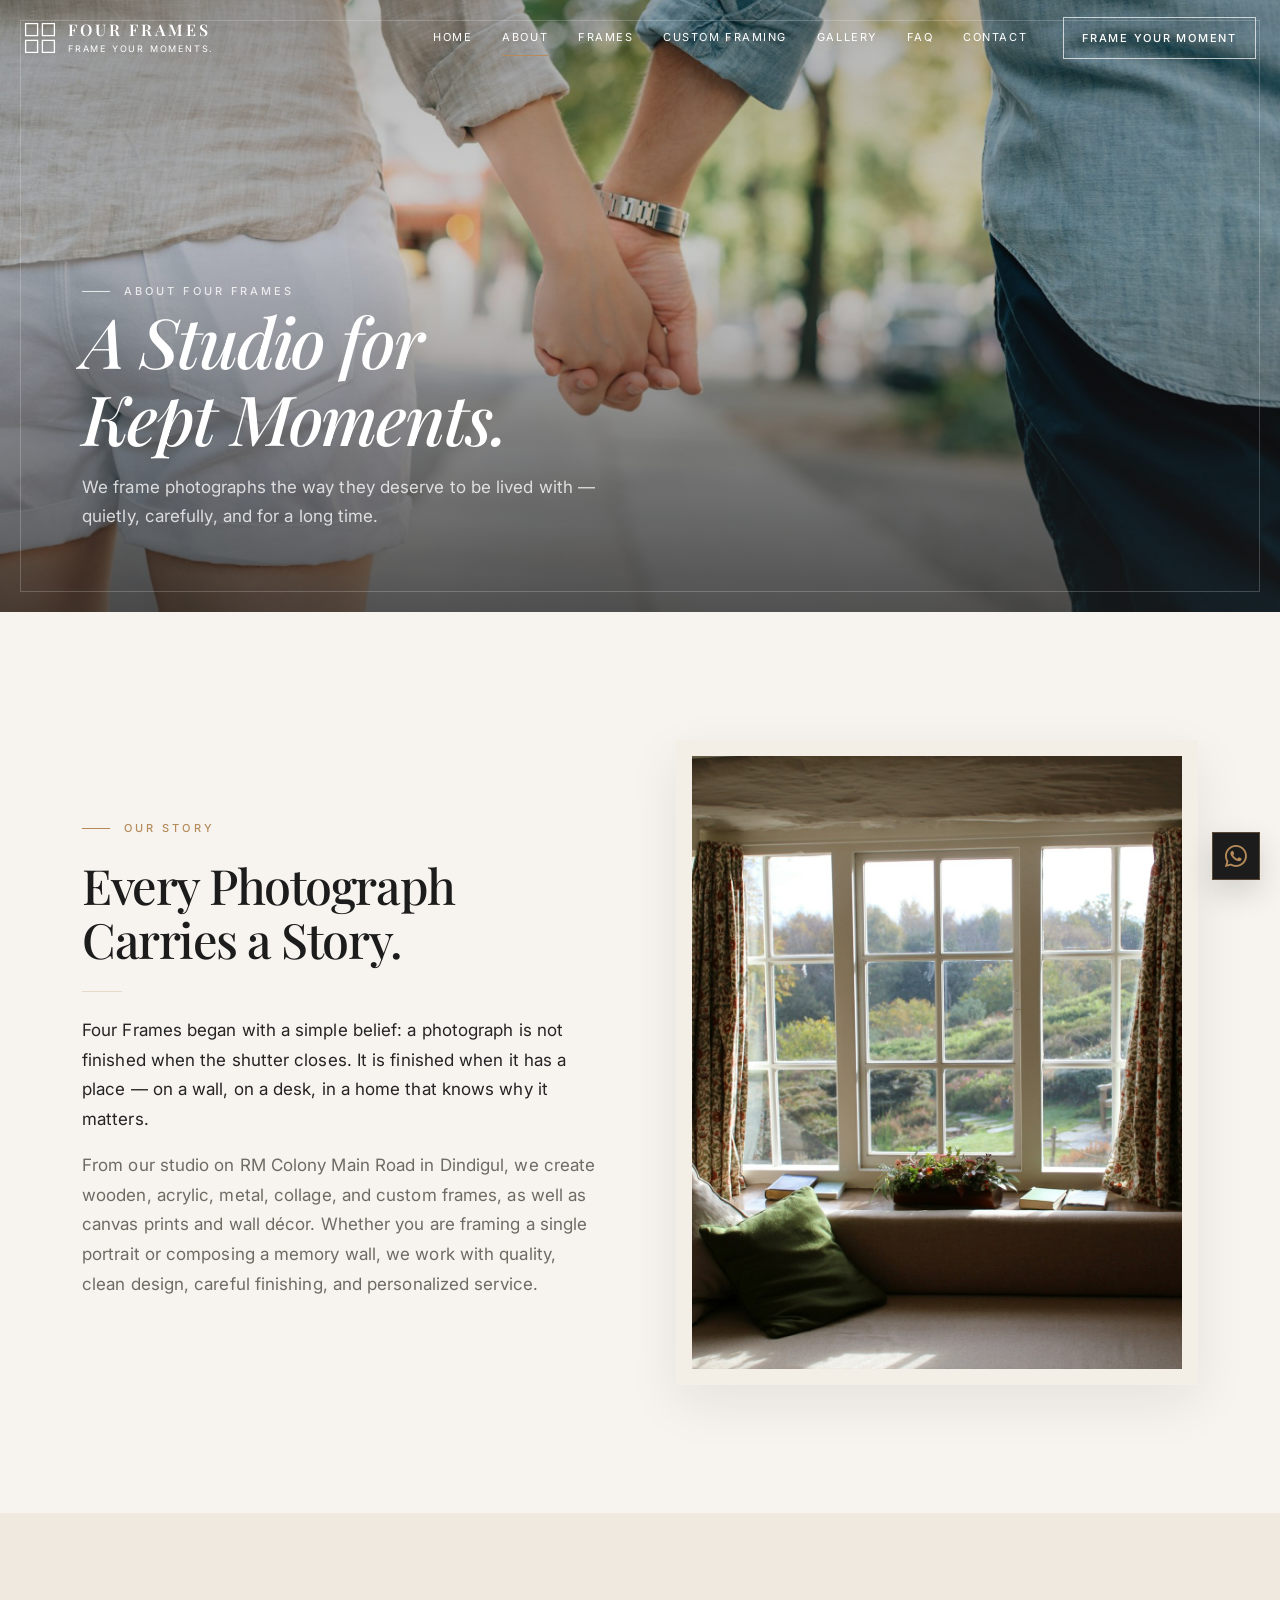
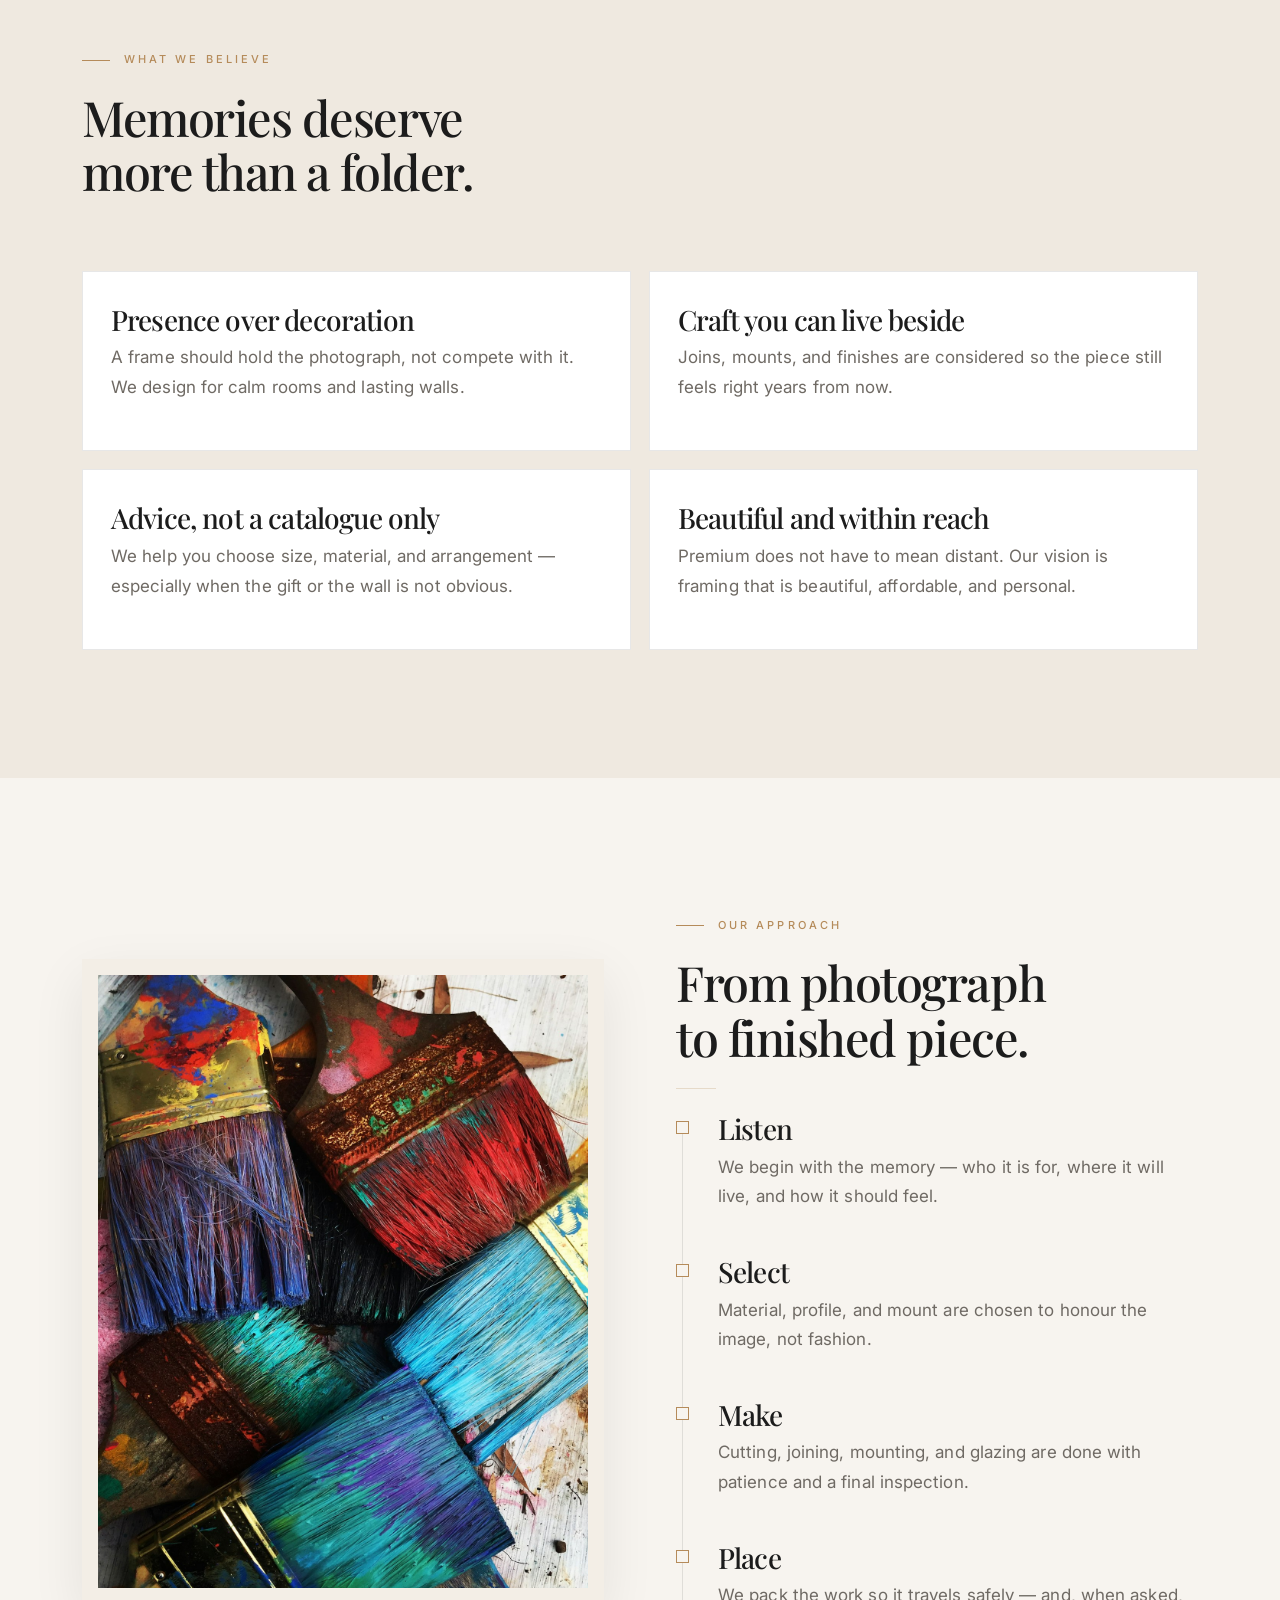
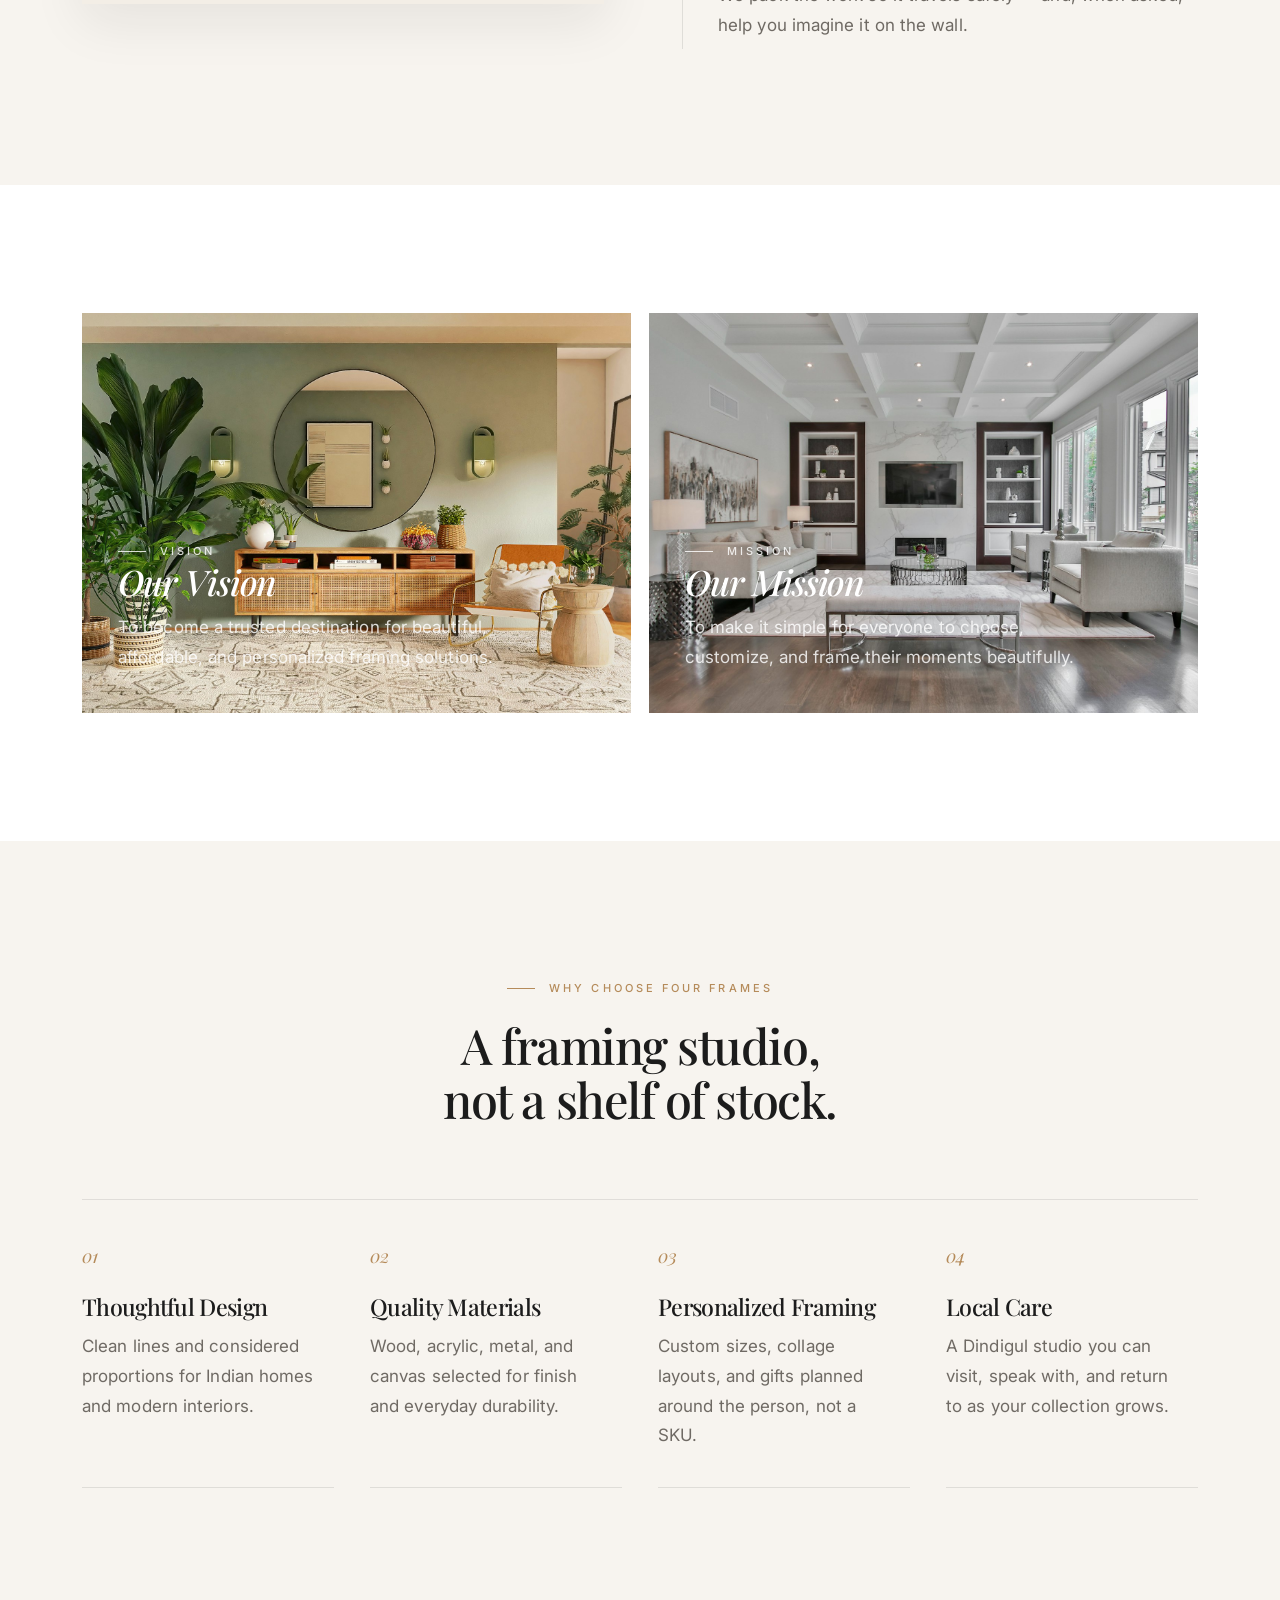
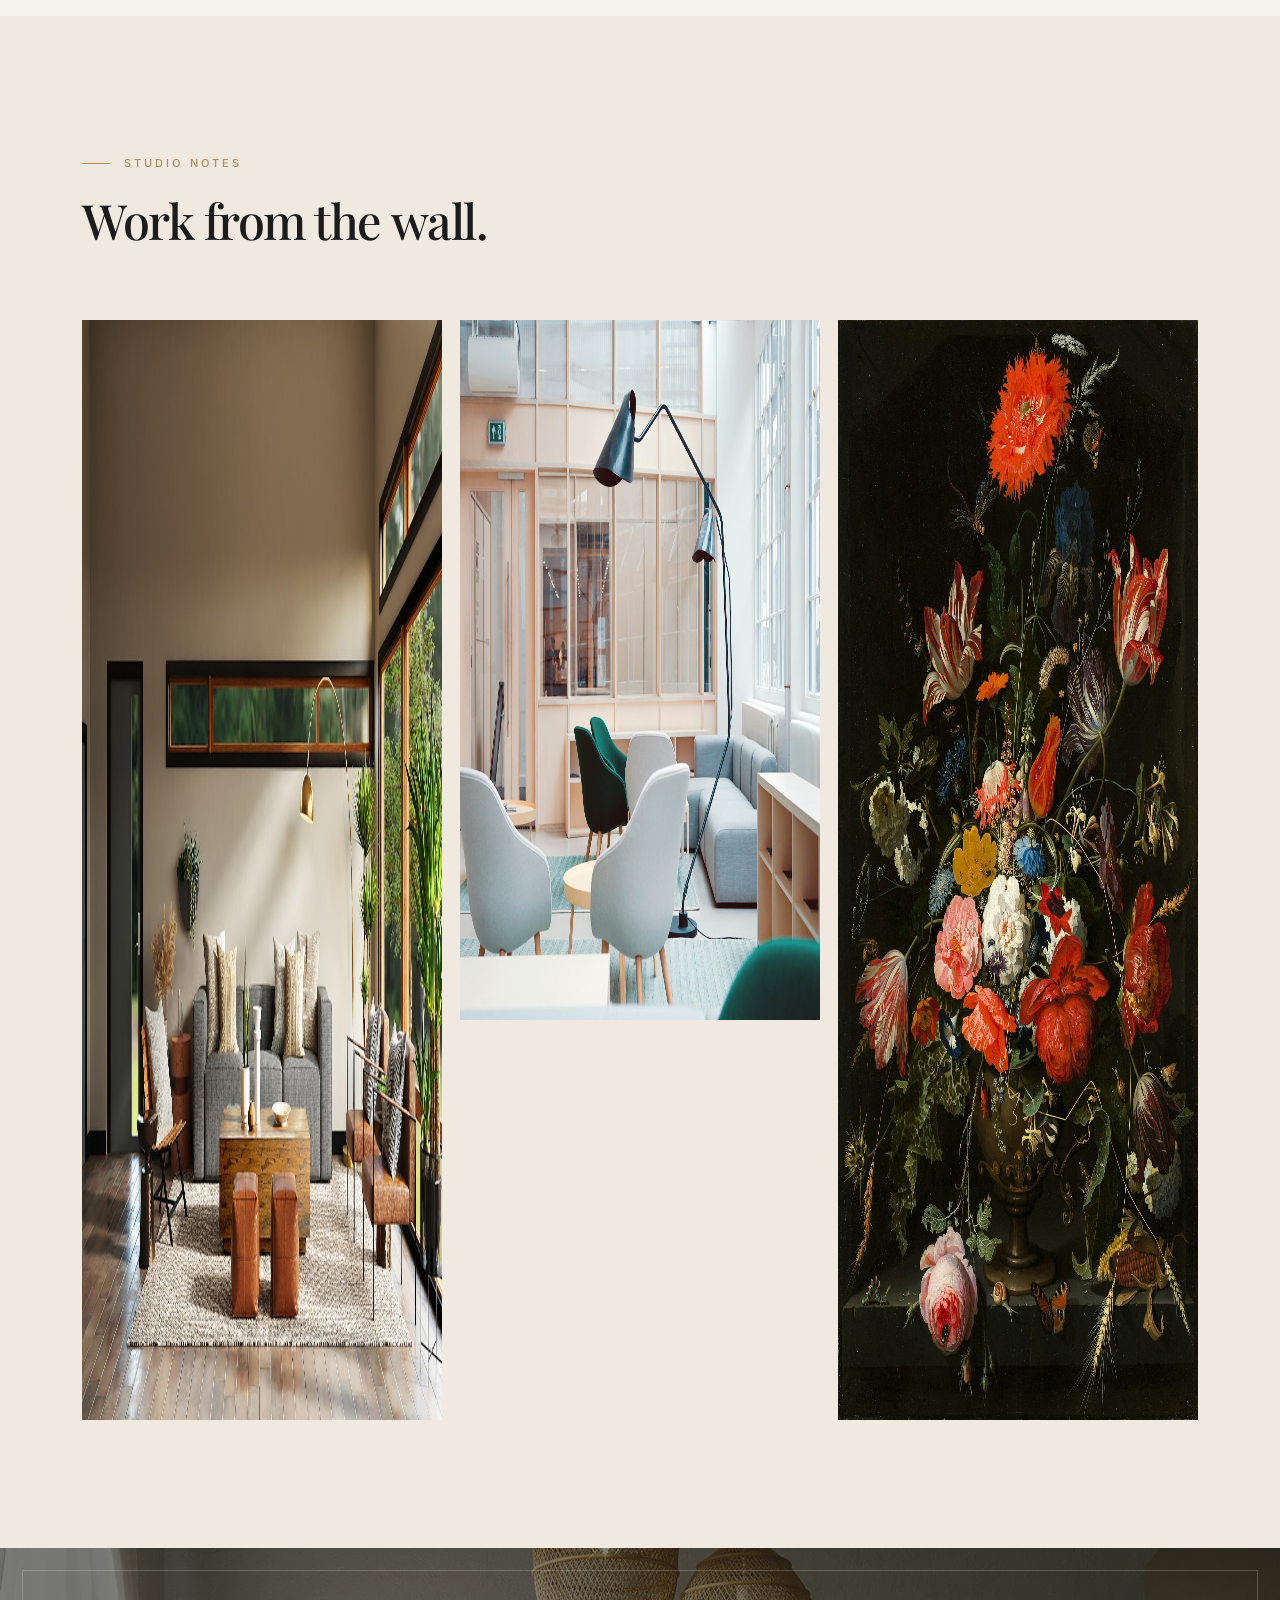
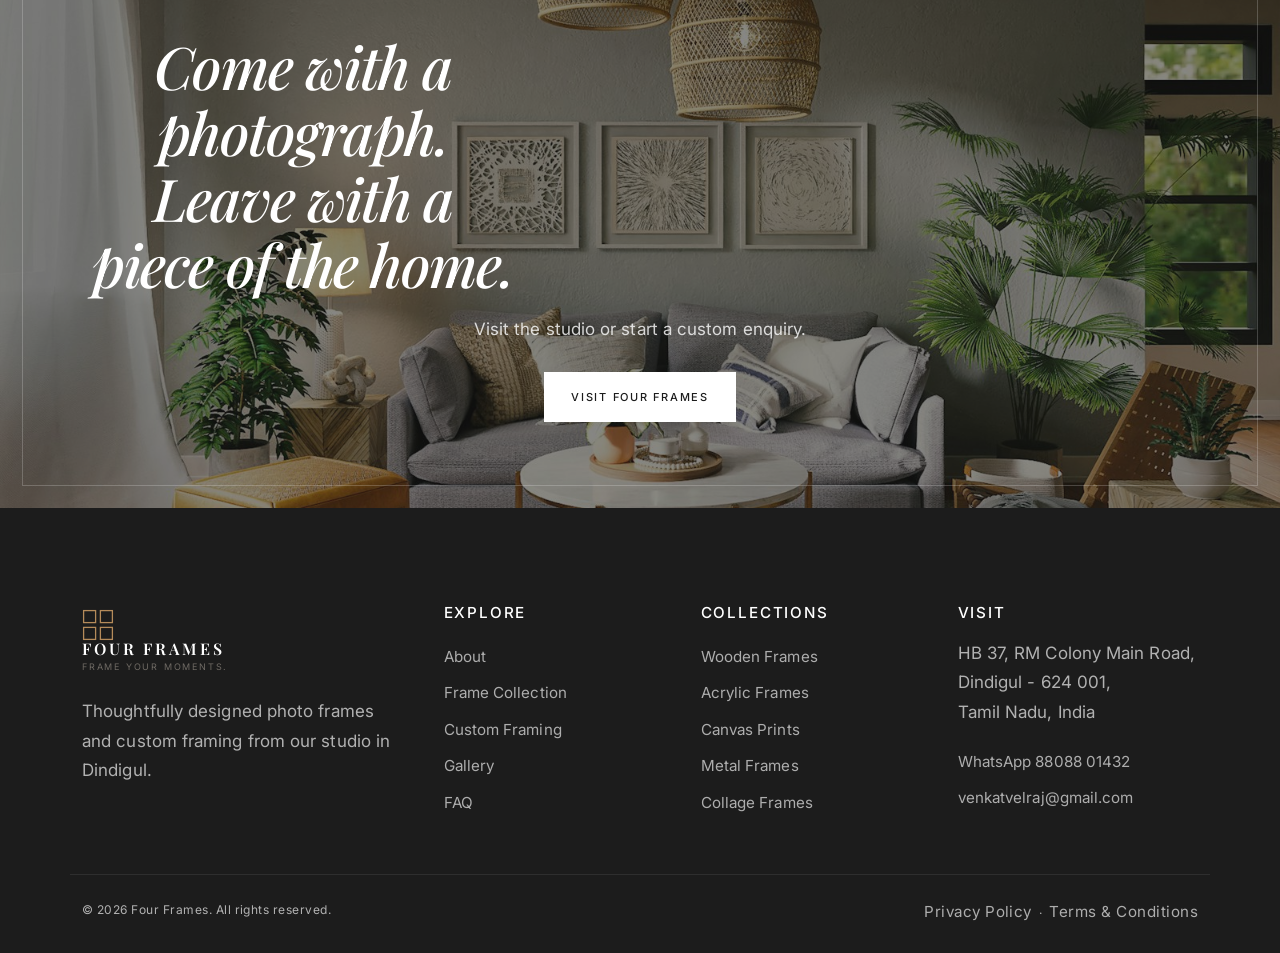
==== commit ac70274b: "updated" ====
--- a/about.html
+++ b/about.html
@@ -11,7 +11,7 @@
   <link rel="icon" type="image/svg+xml" href="assets/favicon.svg">
   <link rel="preconnect" href="https://fonts.googleapis.com">
   <link rel="preconnect" href="https://fonts.gstatic.com" crossorigin>
-  <link href="https://fonts.googleapis.com/css2?family=Inter:wght@400;500;600&family=Playfair+Display:ital,wght@0,500;0,600;0,700;1,500&display=swap" rel="stylesheet">
+  <link href="https://fonts.googleapis.com/css2?family=Inter:wght@400;500;600&family=Playfair+Display:ital,wght@0,400;0,500;0,600;0,700;1,400;1,500;1,600&display=swap" rel="stylesheet">
   <link href="https://cdn.jsdelivr.net/npm/bootstrap@5.3.3/dist/css/bootstrap.min.css" rel="stylesheet">
   <link href="https://cdn.jsdelivr.net/npm/bootstrap-icons@1.11.3/font/bootstrap-icons.min.css" rel="stylesheet">
   <link href="https://unpkg.com/aos@2.3.4/dist/aos.css" rel="stylesheet">
--- a/css/style.css
+++ b/css/style.css
@@ -6,15 +6,16 @@
   --bg: #f7f4ef;
   --white: #ffffff;
   --cream: #efe9e0;
+  --mat: #f3eee6;
   --text: #242424;
-  --muted: #777777;
+  --muted: #6f6a64;
   --line: rgba(28, 28, 28, 0.1);
   --shadow: 0 18px 50px rgba(28, 28, 28, 0.08);
-  --font-display: "Playfair Display", Georgia, serif;
+  --font-display: "Playfair Display", "Times New Roman", Georgia, serif;
   --font-body: "Inter", system-ui, sans-serif;
-  --header-h: 84px;
+  --header-h: 76px;
   --ease: cubic-bezier(0.22, 1, 0.36, 1);
-  --max: 1320px;
+  --max: 1280px;
 }
 
 *,
@@ -32,9 +33,12 @@
   background: var(--bg);
   color: var(--text);
   font-family: var(--font-body);
-  font-size: 16px;
-  line-height: 1.7;
-  letter-spacing: 0.01em;
+  font-size: 17px;
+  line-height: 1.75;
+  letter-spacing: 0.005em;
+  font-weight: 400;
+  -webkit-font-smoothing: antialiased;
+  text-rendering: optimizeLegibility;
 }
 
 body.nav-open {
@@ -59,12 +63,12 @@
 }
 
 .container {
-  width: min(var(--max), calc(100% - 40px));
+  width: min(var(--max), calc(100% - 48px));
   margin: 0 auto;
 }
 
 .container-wide {
-  width: min(1480px, calc(100% - 40px));
+  width: min(1440px, calc(100% - 48px));
   margin: 0 auto;
 }
 
@@ -76,25 +80,42 @@
 .serif {
   font-family: var(--font-display);
   font-weight: 500;
-  letter-spacing: -0.02em;
+  letter-spacing: -0.03em;
   color: var(--ink);
-  line-height: 1.15;
+  line-height: 1.12;
+  text-wrap: balance;
+}
+
+em {
+  font-family: var(--font-display);
+  font-style: italic;
+  font-weight: inherit;
 }
 
 .eyebrow {
-  display: inline-block;
-  margin-bottom: 16px;
+  display: inline-flex;
+  align-items: center;
+  gap: 14px;
+  margin-bottom: 20px;
   color: var(--accent);
-  font-size: 12px;
+  font-size: 11px;
   font-weight: 500;
-  letter-spacing: 0.22em;
+  letter-spacing: 0.28em;
   text-transform: uppercase;
+}
+
+.eyebrow::before {
+  content: "";
+  width: 28px;
+  height: 1px;
+  background: currentColor;
 }
 
 .lead {
   color: var(--muted);
-  font-size: 1.05rem;
-  max-width: 38rem;
+  font-size: 1.08rem;
+  line-height: 1.75;
+  max-width: 36rem;
 }
 
 .muted {
@@ -102,7 +123,7 @@
 }
 
 .section {
-  padding: 120px 0;
+  padding: 128px 0;
 }
 
 .section-sm {
@@ -110,8 +131,8 @@
 }
 
 .section-head {
-  max-width: 680px;
-  margin-bottom: 64px;
+  max-width: 640px;
+  margin-bottom: 72px;
 }
 
 .section-head.center {
@@ -120,18 +141,23 @@
   text-align: center;
 }
 
+.section-head.center .lead {
+  margin-left: auto;
+  margin-right: auto;
+}
+
 .section-head h2,
 .section-title {
-  font-size: clamp(2.1rem, 4vw, 3.6rem);
-  margin: 0 0 18px;
+  font-size: clamp(2rem, 3.8vw, 3.35rem);
+  margin: 0 0 20px;
 }
 
 .gold-rule {
-  width: 48px;
+  width: 40px;
   height: 1px;
   background: var(--accent);
   border: 0;
-  margin: 20px 0;
+  margin: 24px 0;
 }
 
 .btn {
@@ -139,16 +165,16 @@
   align-items: center;
   justify-content: center;
   gap: 10px;
-  min-height: 52px;
-  padding: 0 28px;
+  min-height: 50px;
+  padding: 0 26px;
   border: 1px solid var(--ink);
   background: var(--ink);
   color: var(--white);
-  font-size: 13px;
+  font-size: 11px;
   font-weight: 500;
-  letter-spacing: 0.12em;
+  letter-spacing: 0.16em;
   text-transform: uppercase;
-  transition: 0.35s var(--ease);
+  transition: 0.4s var(--ease);
   border-radius: 0 !important;
 }
 
@@ -156,6 +182,7 @@
   background: var(--accent);
   border-color: var(--accent);
   color: var(--white);
+  letter-spacing: 0.18em;
 }
 
 .btn-outline {
@@ -175,8 +202,8 @@
 }
 
 .btn-light:hover {
-  background: var(--accent);
-  border-color: var(--accent);
+  background: transparent;
+  border-color: var(--white);
   color: var(--white);
 }
 
@@ -196,22 +223,22 @@
   z-index: 1000;
   height: var(--header-h);
   background: transparent;
-  transition: 0.4s var(--ease);
+  transition: 0.45s var(--ease);
 }
 
 .site-header.is-scrolled {
-  background: rgba(247, 244, 239, 0.94);
-  box-shadow: 0 8px 30px rgba(28, 28, 28, 0.06);
-  backdrop-filter: blur(16px);
+  background: rgba(247, 244, 239, 0.92);
+  box-shadow: 0 1px 0 var(--line);
+  backdrop-filter: blur(18px);
 }
 
 .header-inner {
-  width: min(1480px, calc(100% - 40px));
+  width: min(1440px, calc(100% - 48px));
   height: 100%;
   margin: 0 auto;
   display: flex;
   align-items: center;
-  gap: 28px;
+  gap: 32px;
 }
 
 .brand {
@@ -222,8 +249,8 @@
 }
 
 .brand-mark {
-  width: 36px;
-  height: 36px;
+  width: 32px;
+  height: 32px;
   color: var(--ink);
 }
 
@@ -240,29 +267,35 @@
 }
 
 .site-header:not(.is-scrolled).on-hero .btn-header {
+  border-color: rgba(255, 255, 255, 0.7);
+  color: var(--white);
+  background: transparent;
+}
+
+.site-header:not(.is-scrolled).on-hero .btn-header:hover {
+  background: var(--white);
+  color: var(--ink);
   border-color: var(--white);
-  color: var(--white);
-  background: transparent;
 }
 
 .brand-text {
   display: flex;
   flex-direction: column;
-  line-height: 1.1;
+  line-height: 1.05;
 }
 
 .brand-text strong {
   font-family: var(--font-display);
-  font-size: 18px;
+  font-size: 16px;
   font-weight: 600;
-  letter-spacing: 0.14em;
+  letter-spacing: 0.18em;
 }
 
 .brand-text small {
-  margin-top: 4px;
+  margin-top: 5px;
   color: var(--muted);
-  font-size: 10px;
-  letter-spacing: 0.16em;
+  font-size: 9px;
+  letter-spacing: 0.2em;
   text-transform: uppercase;
 }
 
@@ -270,14 +303,14 @@
   display: none;
   align-items: center;
   justify-content: center;
-  gap: 28px;
+  gap: 30px;
   margin-left: auto;
 }
 
 .nav-desktop a {
   position: relative;
-  font-size: 13px;
-  letter-spacing: 0.08em;
+  font-size: 11px;
+  letter-spacing: 0.14em;
   text-transform: uppercase;
   color: var(--ink);
 }
@@ -286,11 +319,11 @@
   content: "";
   position: absolute;
   left: 0;
-  bottom: -7px;
+  bottom: -8px;
   width: 0;
   height: 1px;
   background: var(--accent);
-  transition: width 0.3s var(--ease);
+  transition: width 0.35s var(--ease);
 }
 
 .nav-desktop a:hover::after,
@@ -299,9 +332,9 @@
 }
 
 .btn-header {
-  margin-left: 8px;
-  min-height: 44px;
-  padding: 0 20px;
+  margin-left: 4px;
+  min-height: 42px;
+  padding: 0 18px;
   display: none;
 }
 
@@ -320,14 +353,14 @@
 
 .nav-toggle span {
   display: block;
-  width: 22px;
-  height: 1.5px;
+  width: 20px;
+  height: 1px;
   background: var(--ink);
   transition: 0.3s var(--ease);
 }
 
 .nav-toggle.is-open span:nth-child(1) {
-  transform: translateY(7.5px) rotate(45deg);
+  transform: translateY(7px) rotate(45deg);
 }
 
 .nav-toggle.is-open span:nth-child(2) {
@@ -335,7 +368,7 @@
 }
 
 .nav-toggle.is-open span:nth-child(3) {
-  transform: translateY(-7.5px) rotate(-45deg);
+  transform: translateY(-7px) rotate(-45deg);
 }
 
 .mobile-nav {
@@ -347,7 +380,7 @@
   display: flex;
   flex-direction: column;
   justify-content: center;
-  padding: 100px 36px 48px;
+  padding: 110px 32px 48px;
   opacity: 0;
   visibility: hidden;
   pointer-events: none;
@@ -362,10 +395,11 @@
 
 .mobile-nav a {
   display: block;
-  padding: 12px 0;
+  padding: 14px 0;
   font-family: var(--font-display);
-  font-size: clamp(2rem, 6vw, 3rem);
-  color: var(--white);
+  font-size: clamp(1.8rem, 7vw, 2.7rem);
+  color: var(--white);
+  border-bottom: 1px solid rgba(255, 255, 255, 0.08);
 }
 
 .mobile-nav a:hover,
@@ -385,14 +419,16 @@
 .hero-media {
   position: absolute;
   inset: 0;
+  background: #2a2420;
 }
 
 .hero-media img {
   width: 100%;
   height: 100%;
   object-fit: cover;
-  transform: scale(1.08);
-  animation: heroZoom 18s ease-out forwards;
+  object-position: center 40%;
+  transform: scale(1.06);
+  animation: heroZoom 22s ease-out forwards;
 }
 
 @keyframes heroZoom {
@@ -401,28 +437,46 @@
   }
 }
 
-.hero-media {
-  background: #2a2420;
-}
-
 .hero-overlay {
   position: absolute;
   inset: 0;
   background:
-    linear-gradient(180deg, rgba(28, 28, 28, 0.5) 0%, rgba(28, 28, 28, 0.18) 38%, rgba(28, 28, 28, 0.22) 52%, rgba(28, 28, 28, 0.78) 100%);
+    linear-gradient(180deg, rgba(28, 28, 28, 0.48) 0%, rgba(28, 28, 28, 0.12) 36%, rgba(28, 28, 28, 0.28) 58%, rgba(28, 28, 28, 0.78) 100%);
 }
 
 .hero-frame {
   position: absolute;
-  inset: 28px;
-  border: 1px solid rgba(255, 255, 255, 0.28);
+  inset: 22px;
+  border: 1px solid rgba(255, 255, 255, 0.22);
   pointer-events: none;
-  animation: frameIn 1.4s var(--ease) both;
+  animation: frameIn 1.5s var(--ease) both;
+}
+
+.hero-frame::before {
+  content: "";
+  position: absolute;
+  inset: 8px;
+  border: 1px solid rgba(181, 139, 90, 0.38);
+}
+
+.hero-frame::after {
+  content: "";
+  position: absolute;
+  inset: 0;
+  background:
+    linear-gradient(var(--accent), var(--accent)) top left / 28px 1px no-repeat,
+    linear-gradient(var(--accent), var(--accent)) top left / 1px 28px no-repeat,
+    linear-gradient(var(--accent), var(--accent)) top right / 28px 1px no-repeat,
+    linear-gradient(var(--accent), var(--accent)) top right / 1px 28px no-repeat,
+    linear-gradient(var(--accent), var(--accent)) bottom left / 28px 1px no-repeat,
+    linear-gradient(var(--accent), var(--accent)) bottom left / 1px 28px no-repeat,
+    linear-gradient(var(--accent), var(--accent)) bottom right / 28px 1px no-repeat,
+    linear-gradient(var(--accent), var(--accent)) bottom right / 1px 28px no-repeat;
 }
 
 @keyframes frameIn {
   from {
-    inset: 60px;
+    inset: 48px;
     opacity: 0;
   }
 }
@@ -430,62 +484,67 @@
 .hero-content {
   position: relative;
   z-index: 2;
-  width: min(1480px, calc(100% - 48px));
-  margin: 0 auto 90px;
+  width: min(1440px, calc(100% - 56px));
+  margin: 0 auto 88px;
 }
 
 .hero h1 {
   color: var(--white);
-  font-size: clamp(3.2rem, 8vw, 7.2rem);
-  max-width: 14ch;
-  margin: 0 0 22px;
-  text-shadow: 0 18px 50px rgba(0, 0, 0, 0.28);
+  font-size: clamp(2.7rem, 7vw, 6.2rem);
+  font-style: italic;
+  font-weight: 500;
+  line-height: 0.96;
+  max-width: 11ch;
+  margin: 0 0 24px;
 }
 
 .hero p {
-  max-width: 34rem;
+  max-width: 32rem;
   color: rgba(255, 255, 255, 0.82);
-  font-size: 1.08rem;
-  margin-bottom: 32px;
+  font-size: 1.05rem;
+  line-height: 1.7;
+  margin-bottom: 36px;
 }
 
 .hero-actions {
   display: flex;
   flex-wrap: wrap;
-  gap: 14px;
+  gap: 12px;
 }
 
 .hero .btn-outline {
   color: var(--white);
-  border-color: var(--white);
+  border-color: rgba(255, 255, 255, 0.72);
 }
 
 .hero .btn-outline:hover {
   background: var(--white);
   color: var(--ink);
+  border-color: var(--white);
 }
 
 .gallery-preview a::after,
 .gallery-item::after {
   content: "";
   position: absolute;
-  inset: 0;
-  background: linear-gradient(180deg, transparent 45%, rgba(28, 28, 28, 0.5));
+  inset: 10px;
+  background: linear-gradient(180deg, transparent 50%, rgba(28, 28, 28, 0.55));
   pointer-events: none;
+  transition: 0.45s var(--ease);
 }
 
 .scroll-indicator {
   position: absolute;
   right: 40px;
-  bottom: 40px;
+  bottom: 44px;
   z-index: 2;
   display: flex;
   flex-direction: column;
   align-items: center;
-  gap: 12px;
-  color: rgba(255, 255, 255, 0.75);
-  font-size: 10px;
-  letter-spacing: 0.2em;
+  gap: 14px;
+  color: rgba(255, 255, 255, 0.72);
+  font-size: 9px;
+  letter-spacing: 0.24em;
   text-transform: uppercase;
   writing-mode: vertical-rl;
 }
@@ -507,12 +566,12 @@
 
 .page-hero {
   position: relative;
-  min-height: 62vh;
+  min-height: 68vh;
   display: flex;
   align-items: flex-end;
   overflow: hidden;
   color: var(--white);
-  padding: 160px 0 72px;
+  padding: 168px 0 80px;
 }
 
 .page-hero img {
@@ -521,42 +580,57 @@
   width: 100%;
   height: 100%;
   object-fit: cover;
+  object-position: center;
 }
 
 .page-hero::after {
   content: "";
   position: absolute;
   inset: 0;
-  background: linear-gradient(180deg, rgba(28, 28, 28, 0.25), rgba(28, 28, 28, 0.7));
+  background: linear-gradient(180deg, rgba(28, 28, 28, 0.32) 0%, rgba(28, 28, 28, 0.2) 40%, rgba(28, 28, 28, 0.72) 100%);
+}
+
+.page-hero::before {
+  content: "";
+  position: absolute;
+  inset: 20px;
+  z-index: 1;
+  border: 1px solid rgba(255, 255, 255, 0.2);
+  pointer-events: none;
 }
 
 .page-hero .container {
   position: relative;
-  z-index: 1;
+  z-index: 2;
 }
 
 .page-hero h1 {
   color: var(--white);
-  font-size: clamp(2.8rem, 6vw, 5.4rem);
-  margin: 0 0 12px;
+  font-size: clamp(2.4rem, 5.4vw, 4.6rem);
+  font-style: italic;
+  margin: 0 0 16px;
+  max-width: 16ch;
 }
 
 .page-hero p {
-  max-width: 36rem;
-  color: rgba(255, 255, 255, 0.8);
+  max-width: 34rem;
+  color: rgba(255, 255, 255, 0.78);
   margin: 0;
 }
 
 .intro-grid,
 .split {
   display: grid;
-  gap: 64px;
+  gap: 72px;
   align-items: center;
 }
 
 .intro-visual,
 .split-media {
   position: relative;
+  background: var(--mat);
+  padding: 16px;
+  box-shadow: var(--shadow);
 }
 
 .intro-visual img,
@@ -567,57 +641,65 @@
   object-fit: cover;
 }
 
-.intro-visual img {
+.intro-visual img,
+.split-media img {
   aspect-ratio: 4 / 5;
 }
 
 .img-frame {
   position: absolute;
-  inset: 18px;
-  border: 1px solid rgba(255, 255, 255, 0.5);
+  inset: 26px;
+  border: 1px solid rgba(181, 139, 90, 0.45);
   pointer-events: none;
 }
 
 .stat-list {
   display: grid;
-  gap: 28px;
-  margin-top: 40px;
+  gap: 0;
+  margin-top: 44px;
 }
 
 .stat-item {
   display: grid;
-  grid-template-columns: 56px 1fr;
-  gap: 16px;
-  padding-top: 22px;
+  grid-template-columns: 52px 1fr;
+  gap: 20px;
+  padding: 22px 0;
   border-top: 1px solid var(--line);
+}
+
+.stat-item:last-child {
+  border-bottom: 1px solid var(--line);
 }
 
 .stat-item strong {
   font-family: var(--font-display);
-  font-size: 1.8rem;
+  font-size: 1.5rem;
+  font-style: italic;
   color: var(--accent);
-  line-height: 1;
+  line-height: 1.2;
 }
 
 .stat-item h3 {
   margin: 0 0 6px;
-  font-size: 1.25rem;
+  font-size: 1.2rem;
+  letter-spacing: -0.02em;
 }
 
 .stat-item p {
   margin: 0;
   color: var(--muted);
+  font-size: 0.95rem;
 }
 
 .collection-grid {
   display: grid;
   grid-template-columns: 1fr;
-  gap: 22px;
+  gap: 18px;
 }
 
 .collection-card {
   position: relative;
-  min-height: 420px;
+  min-height: 400px;
   overflow: hidden;
   color: var(--white);
   display: flex;
@@ -625,6 +707,384 @@
 }
 
 .collection-card img {
+  position: absolute;
+  inset: 0;
+  width: 100%;
+  height: 100%;
+  object-fit: cover;
+  transition: transform 1.1s var(--ease);
+}
+
+.collection-card::after {
+  content: "";
+  position: absolute;
+  inset: 0;
+  background: linear-gradient(180deg, rgba(28, 28, 28, 0.04), rgba(28, 28, 28, 0.7));
+  transition: 0.5s var(--ease);
+}
+
+.collection-card::before {
+  content: "";
+  position: absolute;
+  inset: 16px;
+  z-index: 2;
+  border: 1px solid rgba(255, 255, 255, 0);
+  pointer-events: none;
+  transition: 0.45s var(--ease);
+}
+
+.collection-card:hover img {
+  transform: scale(1.06);
+}
+
+.collection-card:hover::before {
+  border-color: rgba(255, 255, 255, 0.42);
+}
+
+.collection-card:hover::after {
+  background: linear-gradient(180deg, rgba(28, 28, 28, 0.12), rgba(28, 28, 28, 0.8));
+}
+
+.collection-card .card-copy {
+  position: relative;
+  z-index: 3;
+  padding: 32px 28px;
+  width: 100%;
+}
+
+.collection-card h3 {
+  color: var(--white);
+  font-size: clamp(1.7rem, 2.4vw, 2.15rem);
+  margin: 0 0 8px;
+}
+
+.collection-card p {
+  color: rgba(255, 255, 255, 0.76);
+  margin: 0 0 16px;
+  max-width: 26rem;
+  font-size: 0.95rem;
+}
+
+.explore {
+  display: inline-flex;
+  align-items: center;
+  gap: 10px;
+  font-size: 11px;
+  letter-spacing: 0.18em;
+  text-transform: uppercase;
+}
+
+.explore i {
+  transition: transform 0.35s var(--ease);
+}
+
+.collection-card:hover .explore i,
+.product-card:hover .explore i {
+  transform: translateX(6px);
+}
+
+.feature-grid {
+  display: grid;
+  gap: 0;
+  border-top: 1px solid var(--line);
+}
+
+.feature-block {
+  background: transparent;
+  padding: 40px 0 36px;
+  border-bottom: 1px solid var(--line);
+  transition: 0.35s var(--ease);
+}
+
+.feature-block span {
+  display: block;
+  margin-bottom: 22px;
+  color: var(--accent);
+  font-family: var(--font-display);
+  font-size: 1.15rem;
+  font-style: italic;
+}
+
+.feature-block h3 {
+  margin: 0 0 12px;
+  font-size: 1.45rem;
+}
+
+.feature-block p {
+  margin: 0;
+  color: var(--muted);
+  max-width: 28rem;
+}
+
+.custom-banner {
+  position: relative;
+  min-height: 640px;
+  display: grid;
+  align-items: center;
+  overflow: hidden;
+  color: var(--white);
+}
+
+.custom-banner img {
+  position: absolute;
+  inset: 0;
+  width: 100%;
+  height: 100%;
+  object-fit: cover;
+}
+
+.custom-banner::after {
+  content: "";
+  position: absolute;
+  inset: 0;
+  background: linear-gradient(90deg, rgba(28, 28, 28, 0.76) 0%, rgba(28, 28, 28, 0.28) 68%);
+}
+
+.custom-banner::before {
+  content: "";
+  position: absolute;
+  inset: 22px;
+  z-index: 1;
+  border: 1px solid rgba(255, 255, 255, 0.18);
+  pointer-events: none;
+}
+
+.custom-banner .container {
+  position: relative;
+  z-index: 2;
+}
+
+.custom-banner .lead {
+  color: rgba(255, 255, 255, 0.8);
+  margin-bottom: 32px;
+}
+
+.custom-banner h2,
+.cta-banner h2 {
+  color: var(--white);
+  font-size: clamp(2.2rem, 4.6vw, 4.2rem);
+  font-style: italic;
+  max-width: 13ch;
+  margin: 0 0 18px;
+}
+
+.memory-wall {
+  display: grid;
+  grid-template-columns: 1fr 1.15fr 0.95fr;
+  grid-template-rows: 260px 210px;
+  gap: 18px;
+  padding: 22px;
+  background: var(--cream);
+}
+
+.memory-wall figure {
+  position: relative;
+  overflow: hidden;
+  margin: 0;
+  padding: 10px;
+  background: var(--mat);
+  box-shadow: 0 10px 30px rgba(28, 28, 28, 0.06);
+}
+
+.memory-wall figure::after {
+  content: "";
+  position: absolute;
+  inset: 16px;
+  border: 1px solid rgba(181, 139, 90, 0.35);
+  pointer-events: none;
+}
+
+.memory-wall img {
+  width: 100%;
+  height: 100%;
+  object-fit: cover;
+  transition: transform 0.9s var(--ease);
+}
+
+.memory-wall figure:hover img {
+  transform: scale(1.05);
+}
+
+.memory-wall figure:nth-child(1) {
+  grid-row: 1 / 3;
+}
+
+.memory-wall figure:nth-child(4) {
+  grid-column: 2 / 4;
+}
+
+.gallery-preview {
+  columns: 1;
+  column-gap: 18px;
+}
+
+.gallery-preview a,
+.masonry a,
+.gallery-item {
+  break-inside: avoid;
+  display: block;
+  margin: 0 0 18px;
+  overflow: hidden;
+  position: relative;
+  background: var(--mat);
+  padding: 10px;
+}
+
+.gallery-preview img,
+.masonry img,
+.gallery-item img {
+  width: 100%;
+  transition: transform 0.9s var(--ease);
+}
+
+.gallery-preview a:hover img,
+.masonry a:hover img,
+.gallery-item:hover img {
+  transform: scale(1.04);
+}
+
+.gallery-preview a:hover::after,
+.gallery-item:hover::after {
+  background: linear-gradient(180deg, transparent 40%, rgba(28, 28, 28, 0.62));
+}
+
+.gallery-caption {
+  position: absolute;
+  left: 24px;
+  bottom: 24px;
+  z-index: 2;
+  color: var(--white);
+  font-size: 11px;
+  letter-spacing: 0.18em;
+  text-transform: uppercase;
+}
+
+.process-track {
+  position: relative;
+  display: grid;
+  gap: 40px;
+}
+
+.process-track::before {
+  content: "";
+  position: absolute;
+  left: 21px;
+  top: 8px;
+  bottom: 8px;
+  width: 1px;
+  background: var(--line);
+}
+
+.process-track::after {
+  content: "";
+  position: absolute;
+  left: 21px;
+  top: 8px;
+  width: 1px;
+  height: 0;
+  background: var(--accent);
+  transition: height 1.4s var(--ease);
+}
+
+.process-track.is-active::after {
+  height: calc(100% - 16px);
+}
+
+.process-step {
+  position: relative;
+  padding-left: 80px;
+}
+
+.process-step b {
+  position: absolute;
+  left: 0;
+  top: 0;
+  width: 42px;
+  height: 42px;
+  border: 1px solid var(--accent);
+  background: var(--bg);
+  color: var(--accent);
+  display: grid;
+  place-items: center;
+  font-family: var(--font-display);
+  font-size: 0.95rem;
+  font-style: italic;
+  z-index: 1;
+}
+
+.process-step h3 {
+  margin: 6px 0 10px;
+  font-size: 1.5rem;
+}
+
+.process-step p {
+  margin: 0;
+  color: var(--muted);
+  max-width: 34rem;
+  font-size: 0.98rem;
+}
+
+.testimonial-card {
+  height: 100%;
+  padding: 40px 36px 36px;
+  background: var(--bg);
+  border: 0;
+  border-top: 1px solid var(--accent);
+}
+
+.testimonial-card .stars {
+  color: var(--accent);
+  letter-spacing: 4px;
+  margin-bottom: 22px;
+  font-size: 11px;
+}
+
+.testimonial-card p {
+  font-family: var(--font-display);
+  font-style: italic;
+  font-size: 1.28rem;
+  line-height: 1.55;
+  margin: 0 0 32px;
+}
+
+.testimonial-card cite {
+  font-style: normal;
+  font-size: 11px;
+  letter-spacing: 0.14em;
+  text-transform: uppercase;
+  color: var(--secondary);
+}
+
+.testimonial-pagination {
+  margin-top: 36px;
+  text-align: center;
+}
+
+.testimonial-pagination .swiper-pagination-bullet {
+  background: var(--accent);
+  opacity: 0.28;
+}
+
+.testimonial-pagination .swiper-pagination-bullet-active {
+  opacity: 1;
+}
+
+.vm-grid {
+  display: grid;
+  gap: 18px;
+}
+
+.vm-card {
+  position: relative;
+  min-height: 400px;
+  overflow: hidden;
+  display: flex;
+  align-items: flex-end;
+  padding: 40px 36px;
+  color: var(--white);
+}
+
+.vm-card img {
   position: absolute;
   inset: 0;
   width: 100%;
@@ -633,95 +1093,55 @@
   transition: transform 1s var(--ease);
 }
 
-.collection-card::after {
+.vm-card:hover img {
+  transform: scale(1.05);
+}
+
+.vm-card::after {
   content: "";
   position: absolute;
   inset: 0;
-  background: linear-gradient(180deg, rgba(28, 28, 28, 0.05), rgba(28, 28, 28, 0.72));
-  transition: 0.45s var(--ease);
-}
-
-.collection-card:hover img {
-  transform: scale(1.08);
-}
-
-.collection-card .card-copy {
-  position: relative;
+  background: linear-gradient(180deg, rgba(28, 28, 28, 0.12), rgba(28, 28, 28, 0.78));
+}
+
+.vm-card::before {
+  content: "";
+  position: absolute;
+  inset: 16px;
   z-index: 1;
-  padding: 36px;
-  width: 100%;
-}
-
-.collection-card h3 {
-  color: var(--white);
-  font-size: 2rem;
-  margin: 0 0 8px;
-}
-
-.collection-card p {
-  color: rgba(255, 255, 255, 0.78);
-  margin: 0 0 16px;
-  max-width: 28rem;
-}
-
-.explore {
-  display: inline-flex;
-  align-items: center;
-  gap: 10px;
-  font-size: 12px;
-  letter-spacing: 0.16em;
-  text-transform: uppercase;
-}
-
-.explore i {
-  transition: transform 0.3s var(--ease);
-}
-
-.collection-card:hover .explore i,
-.product-card:hover .explore i {
-  transform: translateX(6px);
-}
-
-.feature-grid {
-  display: grid;
-  gap: 1px;
-  background: var(--line);
-  border: 1px solid var(--line);
-}
-
-.feature-block {
-  background: var(--bg);
-  padding: 40px 32px;
-}
-
-.feature-block span {
-  display: block;
-  margin-bottom: 24px;
-  color: var(--accent);
-  font-family: var(--font-display);
-  font-size: 1.4rem;
-}
-
-.feature-block h3 {
+  border: 1px solid rgba(255, 255, 255, 0.2);
+  pointer-events: none;
+}
+
+.vm-card > * {
+  position: relative;
+  z-index: 2;
+}
+
+.vm-card h3 {
+  color: var(--white);
+  font-size: 2.2rem;
+  font-style: italic;
   margin: 0 0 12px;
-  font-size: 1.6rem;
-}
-
-.feature-block p {
+}
+
+.vm-card p {
   margin: 0;
-  color: var(--muted);
-}
-
-.custom-banner {
-  position: relative;
-  min-height: 620px;
-  display: grid;
-  align-items: center;
+  max-width: 26rem;
+  color: rgba(255, 255, 255, 0.82);
+}
+
+.cta-banner {
+  position: relative;
+  min-height: 560px;
+  display: grid;
+  place-items: center;
+  text-align: center;
   overflow: hidden;
   color: var(--white);
 }
 
-.custom-banner img {
+.cta-banner img {
   position: absolute;
   inset: 0;
   width: 100%;
@@ -729,277 +1149,25 @@
   object-fit: cover;
 }
 
-.custom-banner::after {
+.cta-banner::after {
   content: "";
   position: absolute;
   inset: 0;
-  background: linear-gradient(90deg, rgba(28, 28, 28, 0.78) 0%, rgba(28, 28, 28, 0.28) 70%);
-}
-
-.custom-banner .container {
-  position: relative;
+  background: rgba(28, 28, 28, 0.52);
+}
+
+.cta-banner::before {
+  content: "";
+  position: absolute;
+  inset: 22px;
   z-index: 1;
-}
-
-.custom-banner h2,
-.cta-banner h2 {
-  color: var(--white);
-  font-size: clamp(2.4rem, 5vw, 4.6rem);
-  max-width: 14ch;
-  margin: 0 0 18px;
-}
-
-.memory-wall {
-  display: grid;
-  grid-template-columns: 1fr 1.2fr 0.9fr;
-  grid-template-rows: 280px 220px;
-  gap: 16px;
-}
-
-.memory-wall figure {
-  position: relative;
-  overflow: hidden;
-  margin: 0;
-}
-
-.memory-wall img {
-  width: 100%;
-  height: 100%;
-  object-fit: cover;
-  transition: transform 0.8s var(--ease);
-}
-
-.memory-wall figure:hover img {
-  transform: scale(1.06);
-}
-
-.memory-wall figure:nth-child(1) {
-  grid-row: 1 / 3;
-}
-
-.memory-wall figure:nth-child(4) {
-  grid-column: 2 / 4;
-}
-
-.gallery-preview {
-  columns: 1;
-  column-gap: 16px;
-}
-
-.gallery-preview a,
-.masonry a,
-.gallery-item {
-  break-inside: avoid;
-  display: block;
-  margin: 0 0 16px;
-  overflow: hidden;
-  position: relative;
-}
-
-.gallery-preview img,
-.masonry img,
-.gallery-item img {
-  width: 100%;
-  transition: transform 0.8s var(--ease);
-}
-
-.gallery-preview a:hover img,
-.masonry a:hover img,
-.gallery-item:hover img {
-  transform: scale(1.05);
-}
-
-.gallery-caption {
-  position: absolute;
-  left: 18px;
-  bottom: 18px;
-  color: var(--white);
-  font-size: 12px;
-  letter-spacing: 0.16em;
-  text-transform: uppercase;
-}
-
-.process-track {
-  position: relative;
-  display: grid;
-  gap: 36px;
-}
-
-.process-track::before {
-  content: "";
-  position: absolute;
-  left: 23px;
-  top: 8px;
-  bottom: 8px;
-  width: 1px;
-  background: var(--line);
-}
-
-.process-track::after {
-  content: "";
-  position: absolute;
-  left: 23px;
-  top: 8px;
-  width: 1px;
-  height: 0;
-  background: var(--accent);
-  transition: height 1.4s var(--ease);
-}
-
-.process-track.is-active::after {
-  height: calc(100% - 16px);
-}
-
-.process-step {
-  position: relative;
-  padding-left: 84px;
-}
-
-.process-step b {
-  position: absolute;
-  left: 0;
-  top: 0;
-  width: 46px;
-  height: 46px;
-  border: 1px solid var(--accent);
-  background: var(--bg);
-  color: var(--accent);
-  display: grid;
-  place-items: center;
-  font-family: var(--font-display);
-  font-size: 1rem;
-  z-index: 1;
-}
-
-.process-step h3 {
-  margin: 8px 0 8px;
-  font-size: 1.7rem;
-}
-
-.process-step p {
-  margin: 0;
-  color: var(--muted);
-  max-width: 36rem;
-}
-
-.testimonial-card {
-  height: 100%;
-  padding: 36px 32px;
-  background: var(--white);
-  border: 1px solid var(--line);
-}
-
-.testimonial-card .stars {
-  color: var(--accent);
-  letter-spacing: 3px;
-  margin-bottom: 20px;
-  font-size: 13px;
-}
-
-.testimonial-card p {
-  font-family: var(--font-display);
-  font-size: 1.25rem;
-  line-height: 1.55;
-  margin: 0 0 28px;
-}
-
-.testimonial-card cite {
-  font-style: normal;
-  font-size: 13px;
-  letter-spacing: 0.08em;
-  text-transform: uppercase;
-  color: var(--secondary);
-}
-
-.testimonial-pagination {
-  margin-top: 32px;
-  text-align: center;
-}
-
-.testimonial-pagination .swiper-pagination-bullet {
-  background: var(--accent);
-  opacity: 0.3;
-}
-
-.testimonial-pagination .swiper-pagination-bullet-active {
-  opacity: 1;
-}
-
-.vm-grid {
-  display: grid;
-  gap: 20px;
-}
-
-.vm-card {
-  position: relative;
-  min-height: 360px;
-  overflow: hidden;
-  display: flex;
-  align-items: flex-end;
-  padding: 40px;
-  color: var(--white);
-}
-
-.vm-card img {
-  position: absolute;
-  inset: 0;
-  width: 100%;
-  height: 100%;
-  object-fit: cover;
-}
-
-.vm-card::after {
-  content: "";
-  position: absolute;
-  inset: 0;
-  background: linear-gradient(180deg, rgba(28, 28, 28, 0.15), rgba(28, 28, 28, 0.76));
-}
-
-.vm-card > * {
-  position: relative;
-  z-index: 1;
-}
-
-.vm-card h3 {
-  color: var(--white);
-  font-size: 2.4rem;
-  margin: 0 0 12px;
-}
-
-.vm-card p {
-  margin: 0;
-  max-width: 28rem;
-  color: rgba(255, 255, 255, 0.84);
-}
-
-.cta-banner {
-  position: relative;
-  min-height: 520px;
-  display: grid;
-  place-items: center;
-  text-align: center;
-  overflow: hidden;
-  color: var(--white);
-}
-
-.cta-banner img {
-  position: absolute;
-  inset: 0;
-  width: 100%;
-  height: 100%;
-  object-fit: cover;
-}
-
-.cta-banner::after {
-  content: "";
-  position: absolute;
-  inset: 0;
-  background: rgba(28, 28, 28, 0.55);
+  border: 1px solid rgba(255, 255, 255, 0.2);
+  pointer-events: none;
 }
 
 .cta-banner .container {
   position: relative;
-  z-index: 1;
+  z-index: 2;
 }
 
 .cta-banner p {
@@ -1009,14 +1177,14 @@
 
 .site-footer {
   background: var(--ink);
-  color: rgba(255, 255, 255, 0.72);
-  padding: 88px 0 28px;
+  color: rgba(255, 255, 255, 0.66);
+  padding: 96px 0 28px;
 }
 
 .footer-grid {
   display: grid;
-  gap: 40px;
-  padding-bottom: 48px;
+  gap: 48px;
+  padding-bottom: 52px;
   border-bottom: 1px solid rgba(255, 255, 255, 0.08);
 }
 
@@ -1026,7 +1194,7 @@
 }
 
 .site-footer .brand {
-  margin-bottom: 18px;
+  margin-bottom: 20px;
 }
 
 .site-footer .brand-mark {
@@ -1034,14 +1202,19 @@
 }
 
 .site-footer h4 {
-  font-size: 1.15rem;
+  font-size: 0.95rem;
+  letter-spacing: 0.12em;
+  text-transform: uppercase;
+  font-family: var(--font-body);
+  font-weight: 500;
   margin: 0 0 18px;
 }
 
 .site-footer a {
   display: block;
-  padding: 4px 0;
-  color: rgba(255, 255, 255, 0.68);
+  padding: 5px 0;
+  color: rgba(255, 255, 255, 0.64);
+  font-size: 0.95rem;
 }
 
 .site-footer a:hover {
@@ -1054,7 +1227,8 @@
   justify-content: space-between;
   gap: 12px;
   padding-top: 24px;
-  font-size: 13px;
+  font-size: 12px;
+  letter-spacing: 0.04em;
 }
 
 .bg-cream {
@@ -1067,7 +1241,7 @@
 
 .product-grid {
   display: grid;
-  gap: 28px;
+  gap: 36px 28px;
 }
 
 .product-card {
@@ -1078,7 +1252,18 @@
   position: relative;
   overflow: hidden;
   aspect-ratio: 4 / 5;
-  margin-bottom: 18px;
+  margin-bottom: 20px;
+  background: var(--mat);
+  padding: 14px;
+}
+
+.product-card .media::after {
+  content: "";
+  position: absolute;
+  inset: 22px;
+  border: 1px solid rgba(181, 139, 90, 0);
+  pointer-events: none;
+  transition: 0.4s var(--ease);
 }
 
 .product-card img {
@@ -1089,43 +1274,57 @@
 }
 
 .product-card:hover img {
-  transform: scale(1.06);
+  transform: scale(1.05);
+}
+
+.product-card:hover .media::after {
+  border-color: rgba(181, 139, 90, 0.45);
 }
 
 .product-card h3 {
   margin: 0 0 6px;
-  font-size: 1.45rem;
+  font-size: 1.35rem;
 }
 
 .product-card p {
-  margin: 0 0 12px;
+  margin: 0 0 14px;
   color: var(--muted);
+  font-size: 0.95rem;
 }
 
 .filter-bar {
   display: flex;
-  flex-wrap: wrap;
-  gap: 10px;
-  margin-bottom: 36px;
+  flex-wrap: nowrap;
+  gap: 8px;
+  margin-bottom: 40px;
+  overflow-x: auto;
+  padding-bottom: 4px;
+  scrollbar-width: none;
+}
+
+.filter-bar::-webkit-scrollbar {
+  display: none;
 }
 
 .filter-bar button {
-  border: 1px solid var(--line);
+  border: 0;
+  border-bottom: 1px solid transparent;
   background: transparent;
-  color: var(--text);
-  min-height: 42px;
-  padding: 0 16px;
-  letter-spacing: 0.08em;
+  color: var(--muted);
+  min-height: 40px;
+  padding: 0 10px;
+  letter-spacing: 0.14em;
   text-transform: uppercase;
   font-size: 11px;
+  white-space: nowrap;
   transition: 0.3s var(--ease);
 }
 
 .filter-bar button.is-active,
 .filter-bar button:hover {
-  background: var(--ink);
-  border-color: var(--ink);
-  color: var(--white);
+  background: transparent;
+  color: var(--ink);
+  border-bottom-color: var(--accent);
 }
 
 [data-category].is-hidden {
@@ -1134,34 +1333,39 @@
 
 .masonry {
   columns: 1;
-  column-gap: 16px;
+  column-gap: 18px;
 }
 
 .belief-list,
 .approach-grid,
 .info-panel {
   display: grid;
-  gap: 24px;
+  gap: 18px;
 }
 
 .belief-item,
 .approach-card,
 .info-panel {
-  padding: 32px;
+  padding: 32px 28px;
   background: var(--white);
   border: 1px solid var(--line);
 }
 
+.belief-item h3,
+.approach-card h3 {
+  margin-top: 0;
+}
+
 .timeline {
   position: relative;
   display: grid;
-  gap: 32px;
+  gap: 28px;
 }
 
 .timeline::before {
   content: "";
   position: absolute;
-  left: 7px;
+  left: 6px;
   top: 8px;
   bottom: 8px;
   width: 1px;
@@ -1178,8 +1382,8 @@
   position: absolute;
   left: 0;
   top: 8px;
-  width: 15px;
-  height: 15px;
+  width: 13px;
+  height: 13px;
   border: 1px solid var(--accent);
   background: var(--bg);
 }
@@ -1195,9 +1399,9 @@
   justify-content: space-between;
   align-items: center;
   gap: 20px;
-  padding: 22px 0;
+  padding: 24px 0;
   font-family: var(--font-display);
-  font-size: 1.25rem;
+  font-size: 1.3rem;
 }
 
 .faq-item summary::-webkit-details-marker {
@@ -1207,7 +1411,7 @@
 .faq-item summary::after {
   content: "+";
   color: var(--accent);
-  font-size: 1.4rem;
+  font-size: 1.3rem;
 }
 
 .faq-item[open] summary::after {
@@ -1215,31 +1419,31 @@
 }
 
 .faq-item p {
-  margin: 0 0 22px;
+  margin: 0 0 24px;
   color: var(--muted);
-  max-width: 48rem;
+  max-width: 46rem;
 }
 
 .contact-grid {
   display: grid;
-  gap: 48px;
+  gap: 56px;
 }
 
 .form-grid {
   display: grid;
-  gap: 16px;
+  gap: 22px;
 }
 
 .form-row {
   display: grid;
-  gap: 16px;
+  gap: 22px;
 }
 
 label {
   display: block;
   margin-bottom: 8px;
-  font-size: 12px;
-  letter-spacing: 0.12em;
+  font-size: 11px;
+  letter-spacing: 0.16em;
   text-transform: uppercase;
   color: var(--secondary);
 }
@@ -1273,7 +1477,7 @@
 
 .form-success {
   display: none;
-  padding: 28px;
+  padding: 32px;
   background: var(--cream);
   border: 1px solid var(--line);
 }
@@ -1290,16 +1494,16 @@
   width: 100%;
   min-height: 420px;
   border: 0;
-  filter: grayscale(0.25) contrast(1.05);
+  filter: grayscale(0.35) contrast(1.04);
 }
 
 .legal {
-  max-width: 780px;
+  max-width: 760px;
 }
 
 .legal h2 {
-  font-size: 1.7rem;
-  margin: 40px 0 12px;
+  font-size: 1.55rem;
+  margin: 44px 0 12px;
 }
 
 .legal p,
@@ -1311,7 +1515,7 @@
   position: fixed;
   inset: 0;
   z-index: 1200;
-  background: rgba(28, 28, 28, 0.92);
+  background: rgba(28, 28, 28, 0.94);
   display: none;
   place-items: center;
   padding: 40px;
@@ -1325,6 +1529,7 @@
   max-width: min(1100px, 100%);
   max-height: 78vh;
   object-fit: contain;
+  box-shadow: 0 0 0 12px var(--mat);
 }
 
 .lightbox-close {
@@ -1342,9 +1547,9 @@
   color: rgba(255, 255, 255, 0.7);
   text-align: center;
   margin-top: 16px;
-  letter-spacing: 0.12em;
+  letter-spacing: 0.14em;
   text-transform: uppercase;
-  font-size: 12px;
+  font-size: 11px;
 }
 
 ::selection {
@@ -1358,22 +1563,24 @@
 
 .wa-float {
   position: fixed;
-  right: 22px;
-  bottom: 22px;
+  right: 20px;
+  bottom: 20px;
   z-index: 1100;
-  width: 56px;
-  height: 56px;
+  width: 48px;
+  height: 48px;
   display: grid;
   place-items: center;
-  background: #25d366;
-  color: #fff;
-  font-size: 28px;
-  box-shadow: 0 12px 30px rgba(28, 28, 28, 0.18);
+  background: var(--ink);
+  color: var(--accent);
+  font-size: 22px;
+  border: 1px solid rgba(181, 139, 90, 0.4);
+  box-shadow: 0 12px 30px rgba(28, 28, 28, 0.16);
 }
 
 .wa-float:hover {
-  background: #1ebe57;
-  color: #fff;
+  background: var(--accent);
+  color: var(--white);
+  border-color: var(--accent);
 }
 
 .info-panel > div + div {
@@ -1411,9 +1618,13 @@
   }
 
   .collection-grid,
-  .product-grid,
+  .product-grid {
+    grid-template-columns: 1fr 1fr;
+  }
+
   .feature-grid {
     grid-template-columns: 1fr 1fr;
+    gap: 0 48px;
   }
 
   .gallery-preview,
@@ -1423,7 +1634,7 @@
 
   .process-track {
     grid-template-columns: 1fr 1fr;
-    gap: 48px 32px;
+    gap: 56px 40px;
   }
 
   .process-track::before,
@@ -1433,20 +1644,25 @@
 
   .process-step {
     padding-left: 0;
-    padding-top: 12px;
+    padding-top: 8px;
   }
 
   .process-step b {
     position: static;
-    margin-bottom: 18px;
+    margin-bottom: 20px;
   }
 
   .footer-grid {
-    grid-template-columns: 1.4fr 1fr 1fr 1.1fr;
+    grid-template-columns: 1.5fr 1fr 1fr 1.15fr;
   }
 
   .btn-header {
     display: inline-flex;
+  }
+
+  .filter-bar {
+    flex-wrap: wrap;
+    overflow: visible;
   }
 }
 
@@ -1461,25 +1677,33 @@
 
   .collection-grid {
     grid-template-columns: repeat(12, 1fr);
+    gap: 16px;
   }
 
   .collection-card:nth-child(1),
   .collection-card:nth-child(2) {
     grid-column: span 6;
-    min-height: 520px;
+    min-height: 560px;
   }
 
   .collection-card:nth-child(n + 3) {
     grid-column: span 4;
+    min-height: 420px;
   }
 
   .collection-card:nth-child(6),
   .collection-card:nth-child(7) {
     grid-column: span 6;
+    min-height: 460px;
   }
 
   .feature-grid {
     grid-template-columns: repeat(4, 1fr);
+    gap: 0 36px;
+  }
+
+  .feature-block {
+    padding-right: 12px;
   }
 
   .product-grid {
@@ -1493,30 +1717,116 @@
 
   .process-track {
     grid-template-columns: repeat(4, 1fr);
+    gap: 32px;
+  }
+
+  .process-track::before {
+    display: block;
+    left: 21px;
+    right: 21px;
+    top: 21px;
+    bottom: auto;
+    width: auto;
+    height: 1px;
+  }
+
+  .process-track::after {
+    display: block;
+    left: 21px;
+    top: 21px;
+    width: 0;
+    height: 1px;
+    transition: width 1.5s var(--ease);
+  }
+
+  .process-track.is-active::after {
+    width: calc(100% - 42px);
+    height: 1px;
   }
 
   .memory-wall {
-    height: 640px;
-    grid-template-rows: 1fr 0.8fr;
+    height: 680px;
+    grid-template-rows: 1fr 0.78fr;
+    padding: 28px;
+    gap: 22px;
   }
 }
 
 @media (max-width: 767px) {
+  body {
+    font-size: 16px;
+  }
+
   .section {
-    padding: 80px 0;
+    padding: 88px 0;
+  }
+
+  .section-head {
+    margin-bottom: 44px;
+  }
+
+  .hero {
+    min-height: 92svh;
   }
 
   .hero-content {
-    margin-bottom: 70px;
+    width: min(100% - 36px, var(--max));
+    margin-bottom: 64px;
+  }
+
+  .hero h1 {
+    font-size: clamp(2.5rem, 13vw, 3.3rem);
+  }
+
+  .hero-frame {
+    inset: 12px;
+  }
+
+  .hero-actions {
+    flex-direction: column;
+    align-items: stretch;
+  }
+
+  .hero-actions .btn,
+  .cta-banner .btn,
+  .custom-banner .btn {
+    width: 100%;
   }
 
   .scroll-indicator {
     display: none;
   }
 
+  .page-hero {
+    min-height: 72svh;
+    padding: 140px 0 56px;
+  }
+
+  .page-hero::before,
+  .custom-banner::before,
+  .cta-banner::before {
+    inset: 12px;
+  }
+
+  .custom-banner {
+    min-height: 540px;
+    align-items: end;
+    padding: 56px 0;
+  }
+
+  .custom-banner::after {
+    background: linear-gradient(180deg, rgba(28, 28, 28, 0.18), rgba(28, 28, 28, 0.78));
+  }
+
   .memory-wall {
     grid-template-columns: 1fr 1fr;
-    grid-template-rows: 200px 180px 180px;
+    grid-template-rows: 220px 170px 170px;
+    padding: 12px;
+    gap: 12px;
+  }
+
+  .memory-wall figure {
+    padding: 7px;
   }
 
   .memory-wall figure:nth-child(1) {
@@ -1528,10 +1838,48 @@
     grid-column: 1 / 3;
   }
 
+  .collection-card {
+    min-height: 360px;
+  }
+
+  .collection-card .card-copy {
+    padding: 24px 20px;
+  }
+
   .header-inner,
   .container,
-  .container-wide,
-  .hero-content {
+  .container-wide {
     width: min(100% - 28px, var(--max));
   }
-}
+
+  .intro-grid,
+  .split {
+    gap: 36px;
+  }
+
+  .intro-visual,
+  .split-media {
+    padding: 12px;
+  }
+
+  .wa-float {
+    right: 14px;
+    bottom: 14px;
+    width: 46px;
+    height: 46px;
+  }
+
+  .testimonial-card {
+    padding: 28px 22px;
+  }
+
+  .vm-card {
+    min-height: 340px;
+    padding: 28px 22px;
+  }
+
+  .cta-banner {
+    min-height: 460px;
+    padding: 0 12px;
+  }
+}
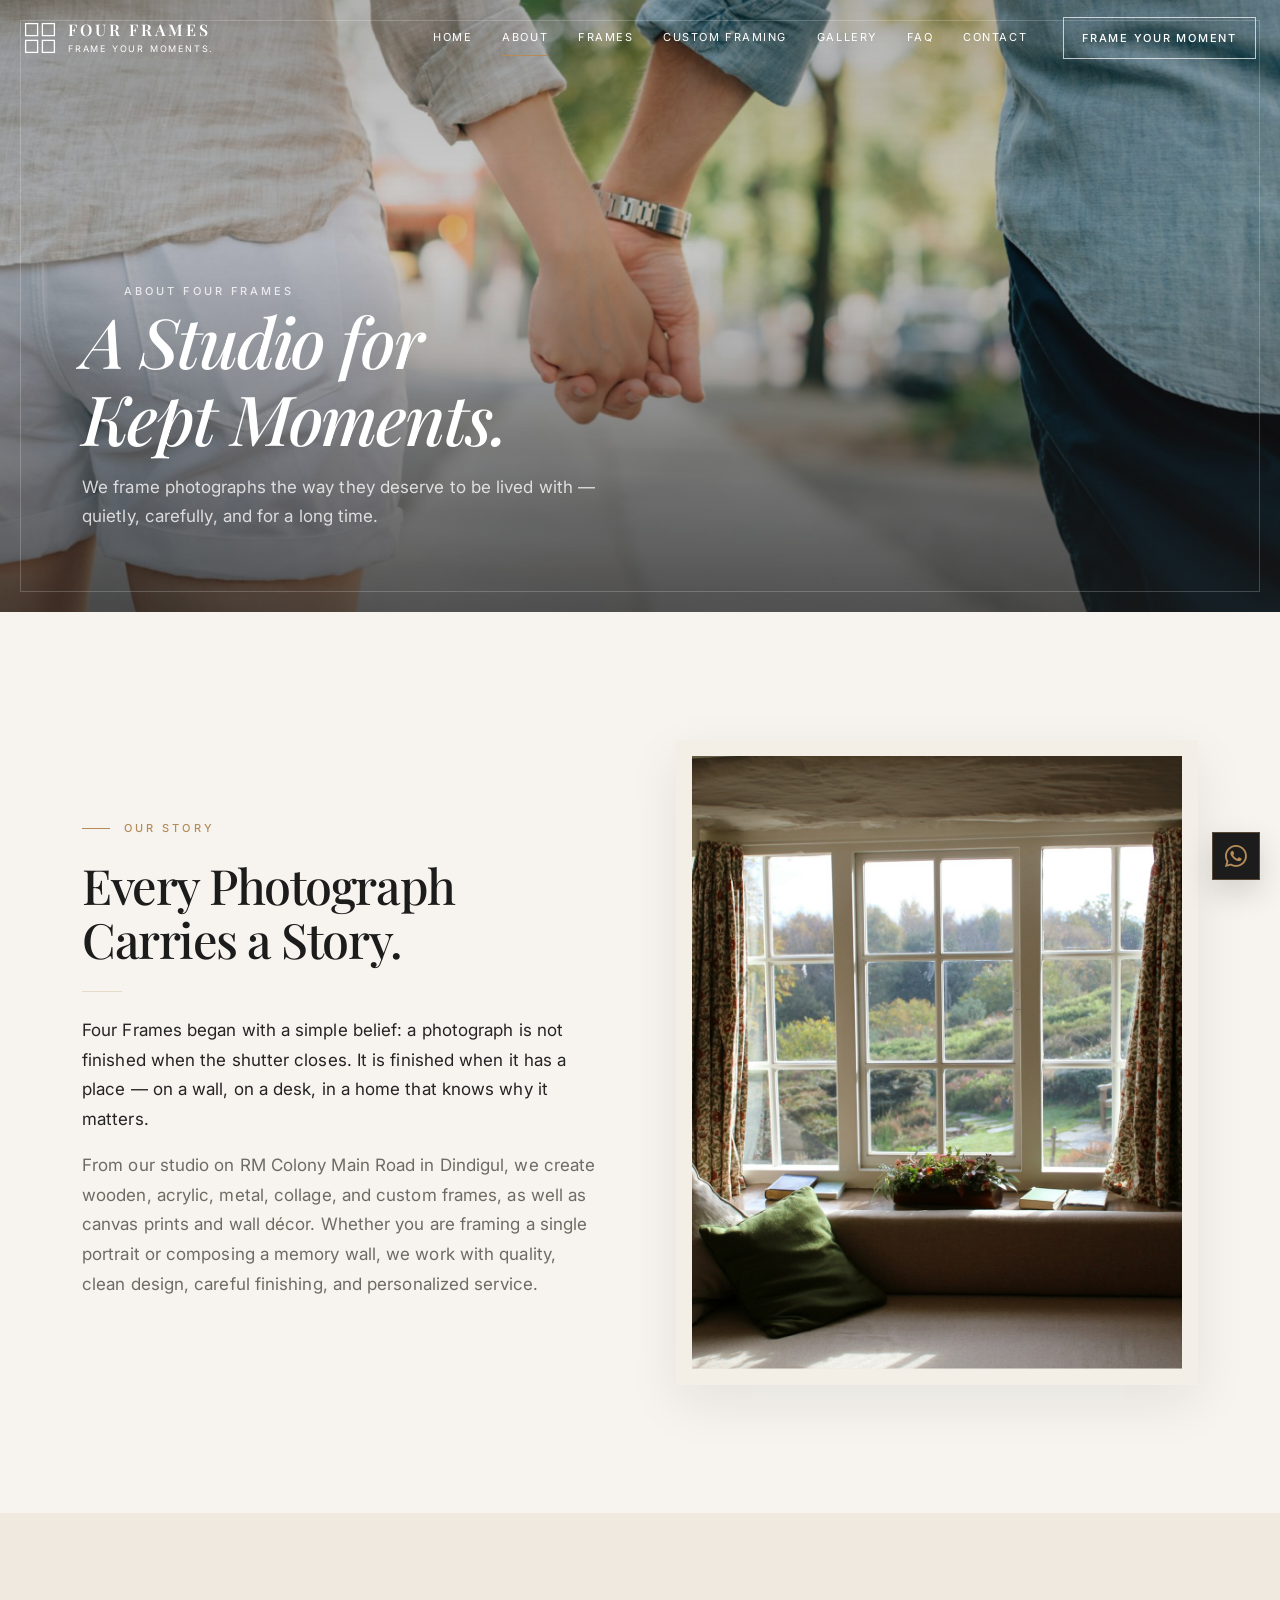
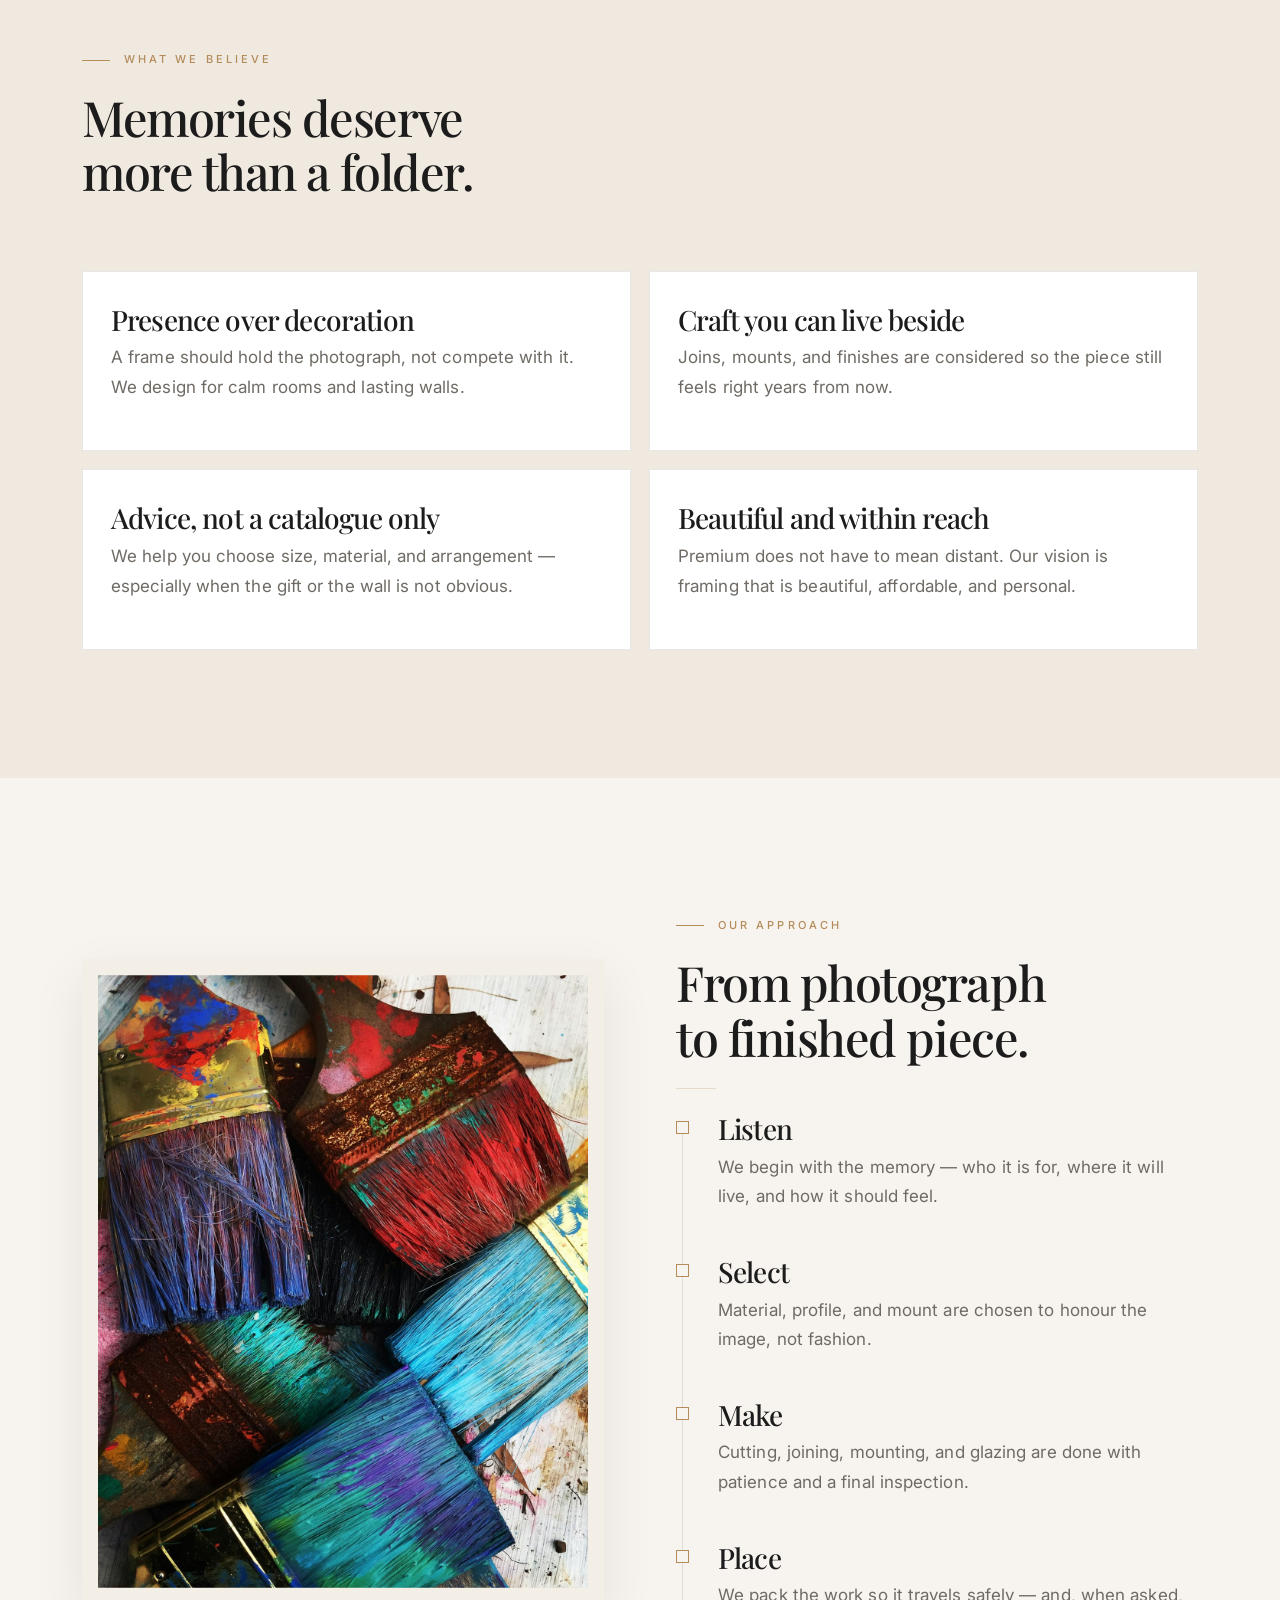
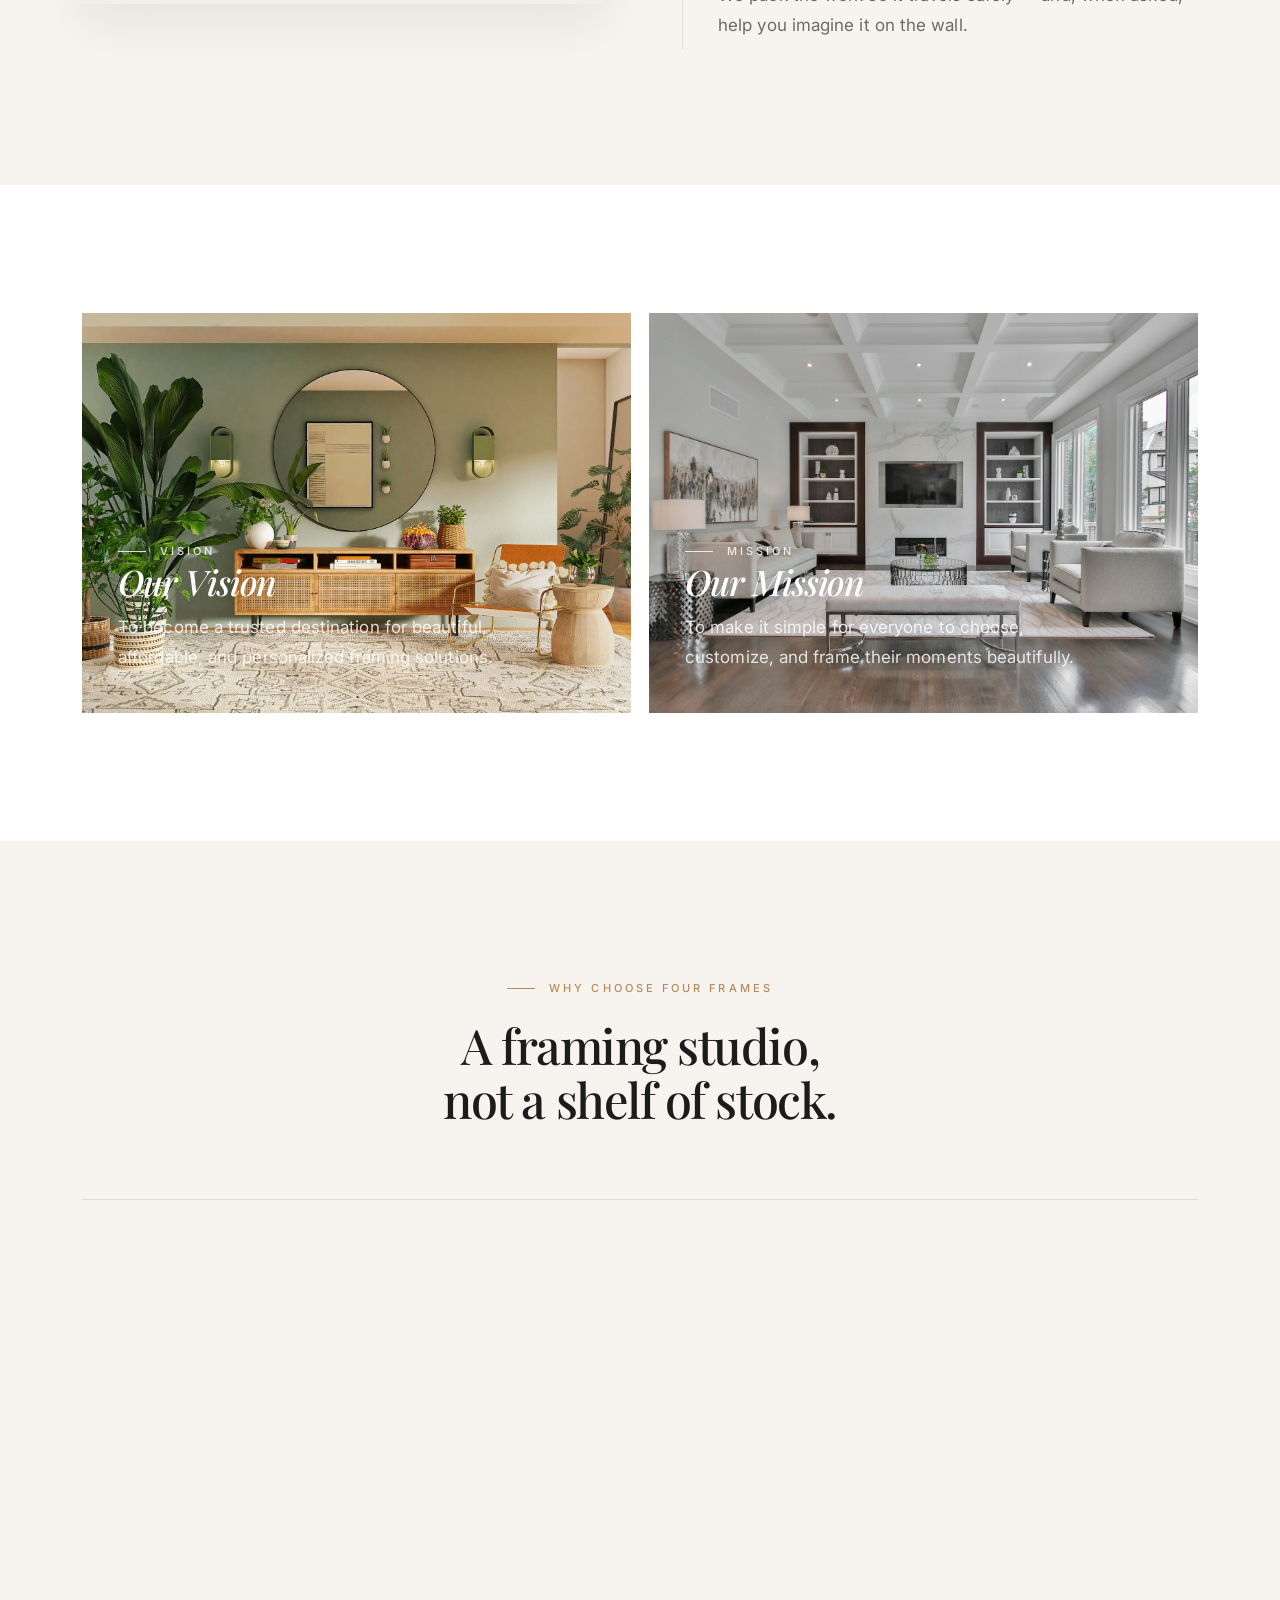
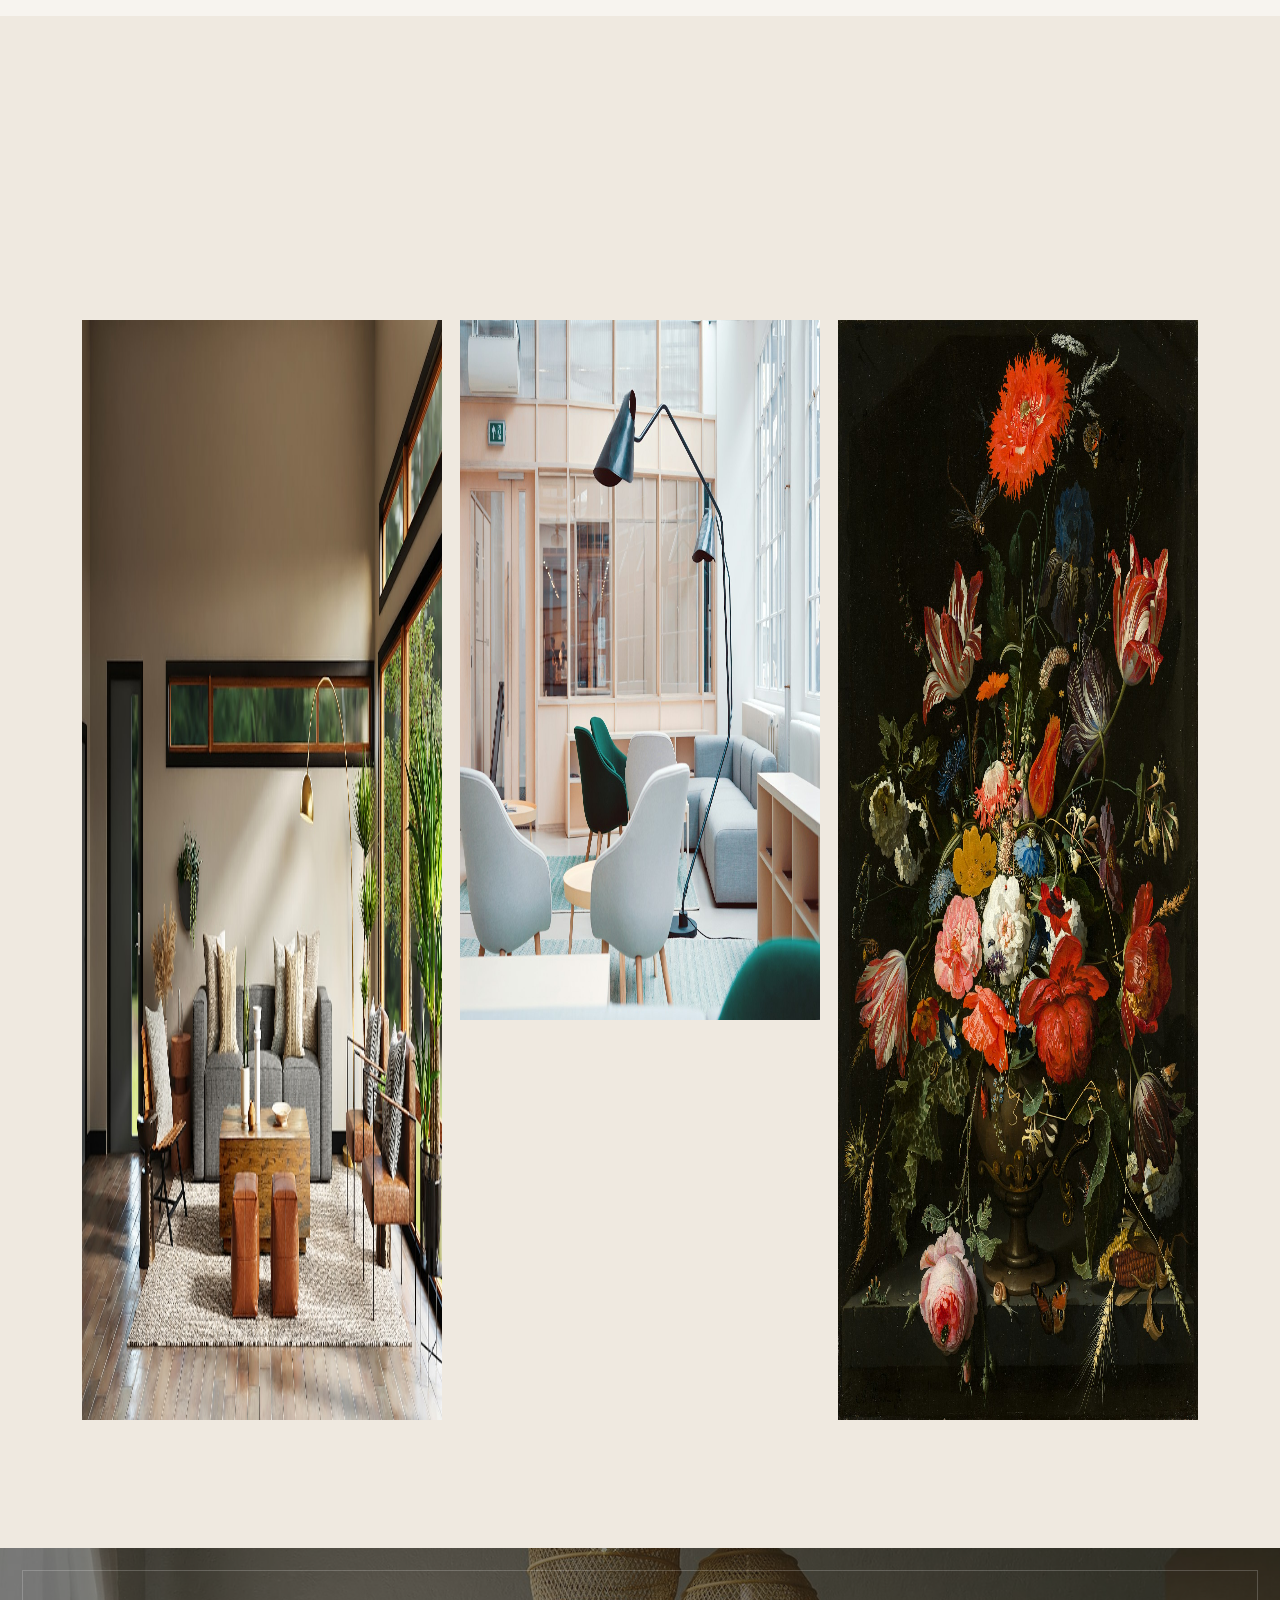
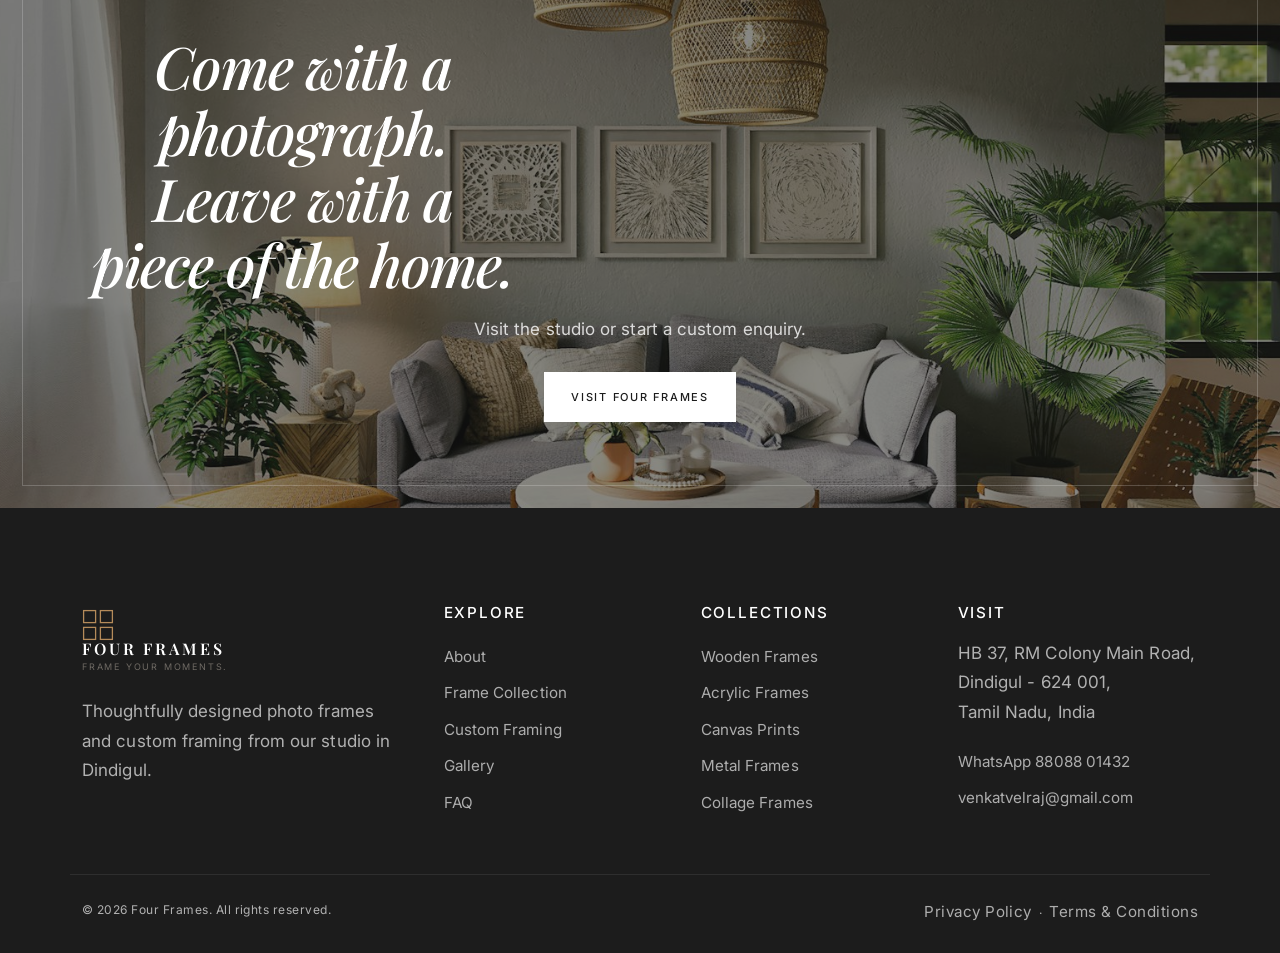
==== commit 85c3ee94: "updated" ====
--- a/about.html
+++ b/about.html
@@ -8,16 +8,25 @@
   <link rel="canonical" href="https://fourframes.in/about.html">
   <meta property="og:title" content="About Four Frames">
   <meta property="og:description" content="Every photograph carries a story, a feeling, and a memory worth preserving.">
+  <meta name="theme-color" content="#1C1C1C">
+  <meta property="og:type" content="website">
+  <meta property="og:site_name" content="Four Frames">
+  <meta property="og:image" content="https://fourframes.in/assets/images/1618221195710-dd6b41faaea6.jpg">
+  <meta property="og:url" content="https://fourframes.in/about.html">
+  <meta name="twitter:card" content="summary_large_image">
+  <meta name="twitter:title" content="About Four Frames">
+  <meta name="twitter:description" content="Every photograph carries a story, a feeling, and a memory worth preserving.">
+  <meta name="twitter:image" content="https://fourframes.in/assets/images/1618221195710-dd6b41faaea6.jpg">
   <link rel="icon" type="image/svg+xml" href="assets/favicon.svg">
   <link rel="preconnect" href="https://fonts.googleapis.com">
   <link rel="preconnect" href="https://fonts.gstatic.com" crossorigin>
   <link href="https://fonts.googleapis.com/css2?family=Inter:wght@400;500;600&family=Playfair+Display:ital,wght@0,400;0,500;0,600;0,700;1,400;1,500;1,600&display=swap" rel="stylesheet">
   <link href="https://cdn.jsdelivr.net/npm/bootstrap@5.3.3/dist/css/bootstrap.min.css" rel="stylesheet">
   <link href="https://cdn.jsdelivr.net/npm/bootstrap-icons@1.11.3/font/bootstrap-icons.min.css" rel="stylesheet">
-  <link href="https://unpkg.com/aos@2.3.4/dist/aos.css" rel="stylesheet">
   <link rel="stylesheet" href="css/style.css">
 </head>
 <body>
+  <a class="skip-link" href="#main">Skip to content</a>
   <header class="site-header on-hero" id="siteHeader">
     <div class="header-inner">
       <a class="brand" href="index.html" aria-label="Four Frames home">
@@ -39,7 +48,7 @@
         <a href="contact.html">Contact</a>
       </nav>
       <a class="btn btn-header" href="custom-framing.html">Frame Your Moment</a>
-      <button class="nav-toggle" id="navToggle" aria-label="Open menu" aria-expanded="false"><span></span><span></span><span></span></button>
+      <button class="nav-toggle" id="navToggle" type="button" aria-label="Open menu" aria-expanded="false"><span></span><span></span><span></span></button>
     </div>
   </header>
   <nav class="mobile-nav" id="mobileNav" aria-label="Mobile">
@@ -50,9 +59,10 @@
     <a href="gallery.html">Gallery</a>
     <a href="faq.html">FAQ</a>
     <a href="contact.html">Contact</a>
+    <a class="btn btn-light" href="custom-framing.html">Frame Your Moment</a>
   </nav>
 
-  <main>
+  <main id="main" tabindex="-1">
     <section class="page-hero">
       <img src="assets/images/1452457807411-4979b707c5be.jpg" alt="Hands finishing a wooden picture frame in the studio" width="2000" height="1100">
       <div class="container">
@@ -228,7 +238,7 @@
       <div>
         <h4>Visit</h4>
         <p>HB 37, RM Colony Main Road,<br>Dindigul - 624 001,<br>Tamil Nadu, India</p>
-        <a href="https://wa.me/918808801432" target="_blank" rel="noopener">WhatsApp 88088 01432</a>
+        <a href="https://wa.me/918808801432" target="_blank" rel="noopener noreferrer">WhatsApp 88088 01432</a>
         <a href="mailto:venkatvelraj@gmail.com">venkatvelraj@gmail.com</a>
       </div>
     </div>
@@ -238,7 +248,6 @@
     </div>
   </footer>
   <script src="https://cdn.jsdelivr.net/npm/bootstrap@5.3.3/dist/js/bootstrap.bundle.min.js"></script>
-  <script src="https://unpkg.com/aos@2.3.4/dist/aos.js"></script>
   <script src="js/main.js"></script>
 </body>
 </html>
--- a/css/style.css
+++ b/css/style.css
@@ -26,6 +26,30 @@
 
 html {
   scroll-behavior: smooth;
+  scroll-padding-top: calc(var(--header-h) + 16px);
+}
+
+.skip-link {
+  position: absolute;
+  left: 16px;
+  top: -80px;
+  z-index: 2000;
+  padding: 12px 18px;
+  background: var(--ink);
+  color: var(--white);
+  font-size: 12px;
+  font-weight: 500;
+  letter-spacing: 0.14em;
+  text-transform: uppercase;
+}
+
+.skip-link:focus {
+  top: 16px;
+  color: var(--white);
+}
+
+main:focus {
+  outline: none;
 }
 
 body {
@@ -158,6 +182,7 @@
   background: var(--accent);
   border: 0;
   margin: 24px 0;
+  transform-origin: left;
 }
 
 .btn {
@@ -379,8 +404,10 @@
   color: var(--white);
   display: flex;
   flex-direction: column;
-  justify-content: center;
+  justify-content: flex-start;
   padding: 110px 32px 48px;
+  overflow-y: auto;
+  overscroll-behavior: contain;
   opacity: 0;
   visibility: hidden;
   pointer-events: none;
@@ -405,6 +432,38 @@
 .mobile-nav a:hover,
 .mobile-nav a.active {
   color: var(--accent);
+}
+
+.mobile-nav .btn {
+  display: inline-flex;
+  width: fit-content;
+  margin-top: 28px;
+  padding: 0 26px;
+  font-family: var(--font-body);
+  font-size: 11px;
+  letter-spacing: 0.16em;
+  text-transform: uppercase;
+  border-bottom: 0;
+  color: var(--ink);
+}
+
+.mobile-nav .btn:hover {
+  color: var(--white);
+}
+
+@media (max-height: 740px) {
+  .mobile-nav {
+    padding: 88px 28px 28px;
+  }
+
+  .mobile-nav a {
+    font-size: clamp(1.35rem, 5.4vh, 2.1rem);
+    padding: 10px 0;
+  }
+
+  .mobile-nav .btn {
+    margin-top: 18px;
+  }
 }
 
 .hero {
@@ -427,8 +486,11 @@
   height: 100%;
   object-fit: cover;
   object-position: center 40%;
-  transform: scale(1.06);
-  animation: heroZoom 22s ease-out forwards;
+  transform: scale(1.05);
+}
+
+.has-motion .hero-media img {
+  animation: heroZoom 28s linear forwards;
 }
 
 @keyframes heroZoom {
@@ -550,17 +612,27 @@
 }
 
 .scroll-indicator i {
-  writing-mode: horizontal-tb;
-  animation: bounce 1.8s infinite;
-}
-
-@keyframes bounce {
+  display: none;
+}
+
+.scroll-indicator::after {
+  content: "";
+  width: 1px;
+  height: 32px;
+  background: currentColor;
+  transform-origin: top;
+  animation: linePulse 2.6s var(--ease) infinite;
+}
+
+@keyframes linePulse {
   0%,
   100% {
-    transform: translateY(0);
+    transform: scaleY(1);
+    opacity: 0.35;
   }
   50% {
-    transform: translateY(6px);
+    transform: scaleY(0.45);
+    opacity: 0.9;
   }
 }
 
@@ -712,7 +784,7 @@
   width: 100%;
   height: 100%;
   object-fit: cover;
-  transition: transform 1.1s var(--ease);
+  transition: transform 1.1s var(--ease), clip-path 1.15s var(--ease);
 }
 
 .collection-card::after {
@@ -1516,13 +1588,19 @@
   inset: 0;
   z-index: 1200;
   background: rgba(28, 28, 28, 0.94);
-  display: none;
+  display: grid;
   place-items: center;
   padding: 40px;
+  opacity: 0;
+  visibility: hidden;
+  pointer-events: none;
+  transition: opacity 0.4s var(--ease), visibility 0.4s var(--ease);
 }
 
 .lightbox.is-open {
-  display: grid;
+  opacity: 1;
+  visibility: visible;
+  pointer-events: auto;
 }
 
 .lightbox img {
@@ -1530,6 +1608,12 @@
   max-height: 78vh;
   object-fit: contain;
   box-shadow: 0 0 0 12px var(--mat);
+  transform: scale(0.98);
+  transition: transform 0.45s var(--ease);
+}
+
+.lightbox.is-open img {
+  transform: none;
 }
 
 .lightbox-close {
@@ -1541,6 +1625,11 @@
   color: var(--white);
   font-size: 32px;
   line-height: 1;
+}
+
+.lightbox-close:focus-visible {
+  outline: 1px solid var(--accent);
+  outline-offset: 6px;
 }
 
 .lightbox figcaption {
@@ -1559,6 +1648,12 @@
 
 .footer-bottom a {
   display: inline;
+}
+
+body.nav-open .wa-float {
+  opacity: 0;
+  visibility: hidden;
+  pointer-events: none;
 }
 
 .wa-float {
@@ -1653,11 +1748,7 @@
   }
 
   .footer-grid {
-    grid-template-columns: 1.5fr 1fr 1fr 1.15fr;
-  }
-
-  .btn-header {
-    display: inline-flex;
+    grid-template-columns: 1fr 1fr;
   }
 
   .filter-bar {
@@ -1671,8 +1762,16 @@
     display: flex;
   }
 
+  .btn-header {
+    display: inline-flex;
+  }
+
   .nav-toggle {
     display: none;
+  }
+
+  .footer-grid {
+    grid-template-columns: 1.5fr 1fr 1fr 1.15fr;
   }
 
   .collection-grid {
@@ -1883,3 +1982,149 @@
     padding: 0 12px;
   }
 }
+
+.has-motion .reveal {
+  opacity: 0;
+  transform: translate3d(0, 28px, 0);
+  transition:
+    opacity 0.9s var(--ease),
+    transform 0.9s var(--ease);
+  transition-delay: var(--d, 0ms);
+}
+
+.has-motion .reveal.is-in {
+  opacity: 1;
+  transform: none;
+}
+
+.has-motion .intro-visual img,
+.has-motion .split-media img {
+  clip-path: inset(10% 10% 10% 10%);
+  transform: scale(1.1);
+  transition:
+    clip-path 1.2s var(--ease),
+    transform 1.25s var(--ease);
+}
+
+.has-motion .intro-visual.is-in img,
+.has-motion .split-media.is-in img {
+  clip-path: inset(0);
+  transform: scale(1);
+}
+
+.has-motion .collection-card img,
+.has-motion .product-card .media img,
+.has-motion .memory-wall figure img {
+  clip-path: inset(12% 0);
+}
+
+.has-motion .collection-card.is-in img,
+.has-motion .product-card.is-in .media img,
+.has-motion .memory-wall figure.is-in img {
+  clip-path: inset(0);
+}
+
+.has-motion .collection-card::before {
+  transform: scale(0.97);
+}
+
+.has-motion .collection-card.is-in::before {
+  border-color: rgba(255, 255, 255, 0.2);
+  transform: none;
+}
+
+.has-motion .eyebrow::before,
+.has-motion .gold-rule {
+  transform: scaleX(0);
+  transform-origin: left;
+  transition: transform 0.8s var(--ease);
+}
+
+.has-motion .eyebrow.is-in::before,
+.has-motion .is-in .eyebrow::before,
+.has-motion .gold-rule.is-in,
+.has-motion .is-in .gold-rule {
+  transform: scaleX(1);
+}
+
+.has-motion .hero-frame {
+  opacity: 0;
+}
+
+.has-motion .hero-frame.is-in {
+  opacity: 1;
+}
+
+.has-motion [data-category].is-entering {
+  animation: cardIn 0.55s var(--ease) both;
+}
+
+@keyframes cardIn {
+  from {
+    opacity: 0;
+    transform: translate3d(0, 14px, 0);
+  }
+  to {
+    opacity: 1;
+    transform: none;
+  }
+}
+
+.parallax-layer {
+  will-change: transform;
+}
+
+@media (max-width: 767px) {
+  .has-motion .reveal {
+    transform: translate3d(0, 16px, 0);
+  }
+
+  .has-motion .intro-visual img,
+  .has-motion .split-media img,
+  .has-motion .collection-card img,
+  .has-motion .product-card .media img,
+  .has-motion .memory-wall figure img {
+    clip-path: none;
+    transform: none;
+  }
+
+  .has-motion .hero-media img {
+    animation: none;
+  }
+}
+
+@media (prefers-reduced-motion: reduce) {
+  html {
+    scroll-behavior: auto;
+  }
+
+  *,
+  *::before,
+  *::after {
+    animation-duration: 0.01ms !important;
+    animation-iteration-count: 1 !important;
+    transition-duration: 0.01ms !important;
+  }
+
+  .has-motion .reveal,
+  .has-motion .reveal.is-in {
+    opacity: 1;
+    transform: none;
+  }
+
+  .has-motion .intro-visual img,
+  .has-motion .split-media img,
+  .has-motion .collection-card img,
+  .has-motion .product-card .media img,
+  .has-motion .memory-wall figure img,
+  .lightbox img,
+  .hero-media img {
+    clip-path: none;
+    transform: none;
+    animation: none !important;
+  }
+
+  .scroll-indicator::after {
+    animation: none;
+  }
+}
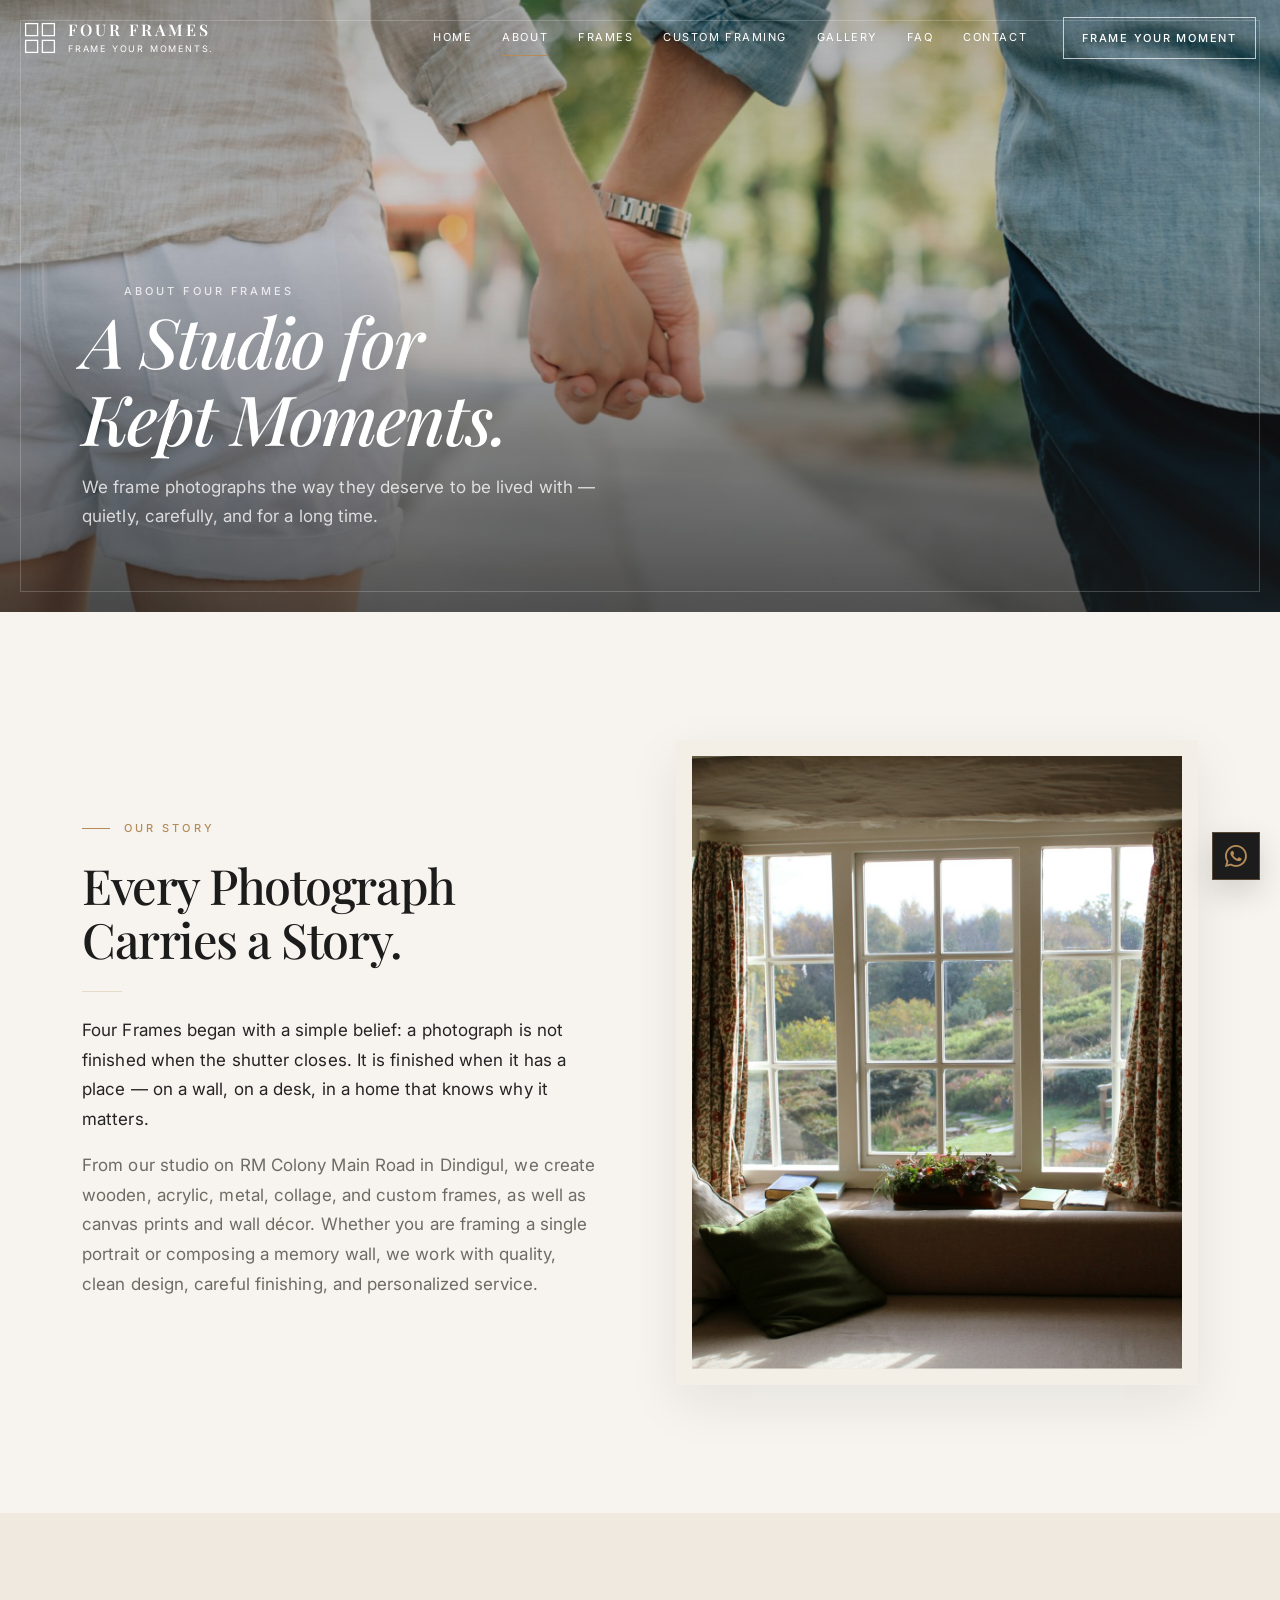
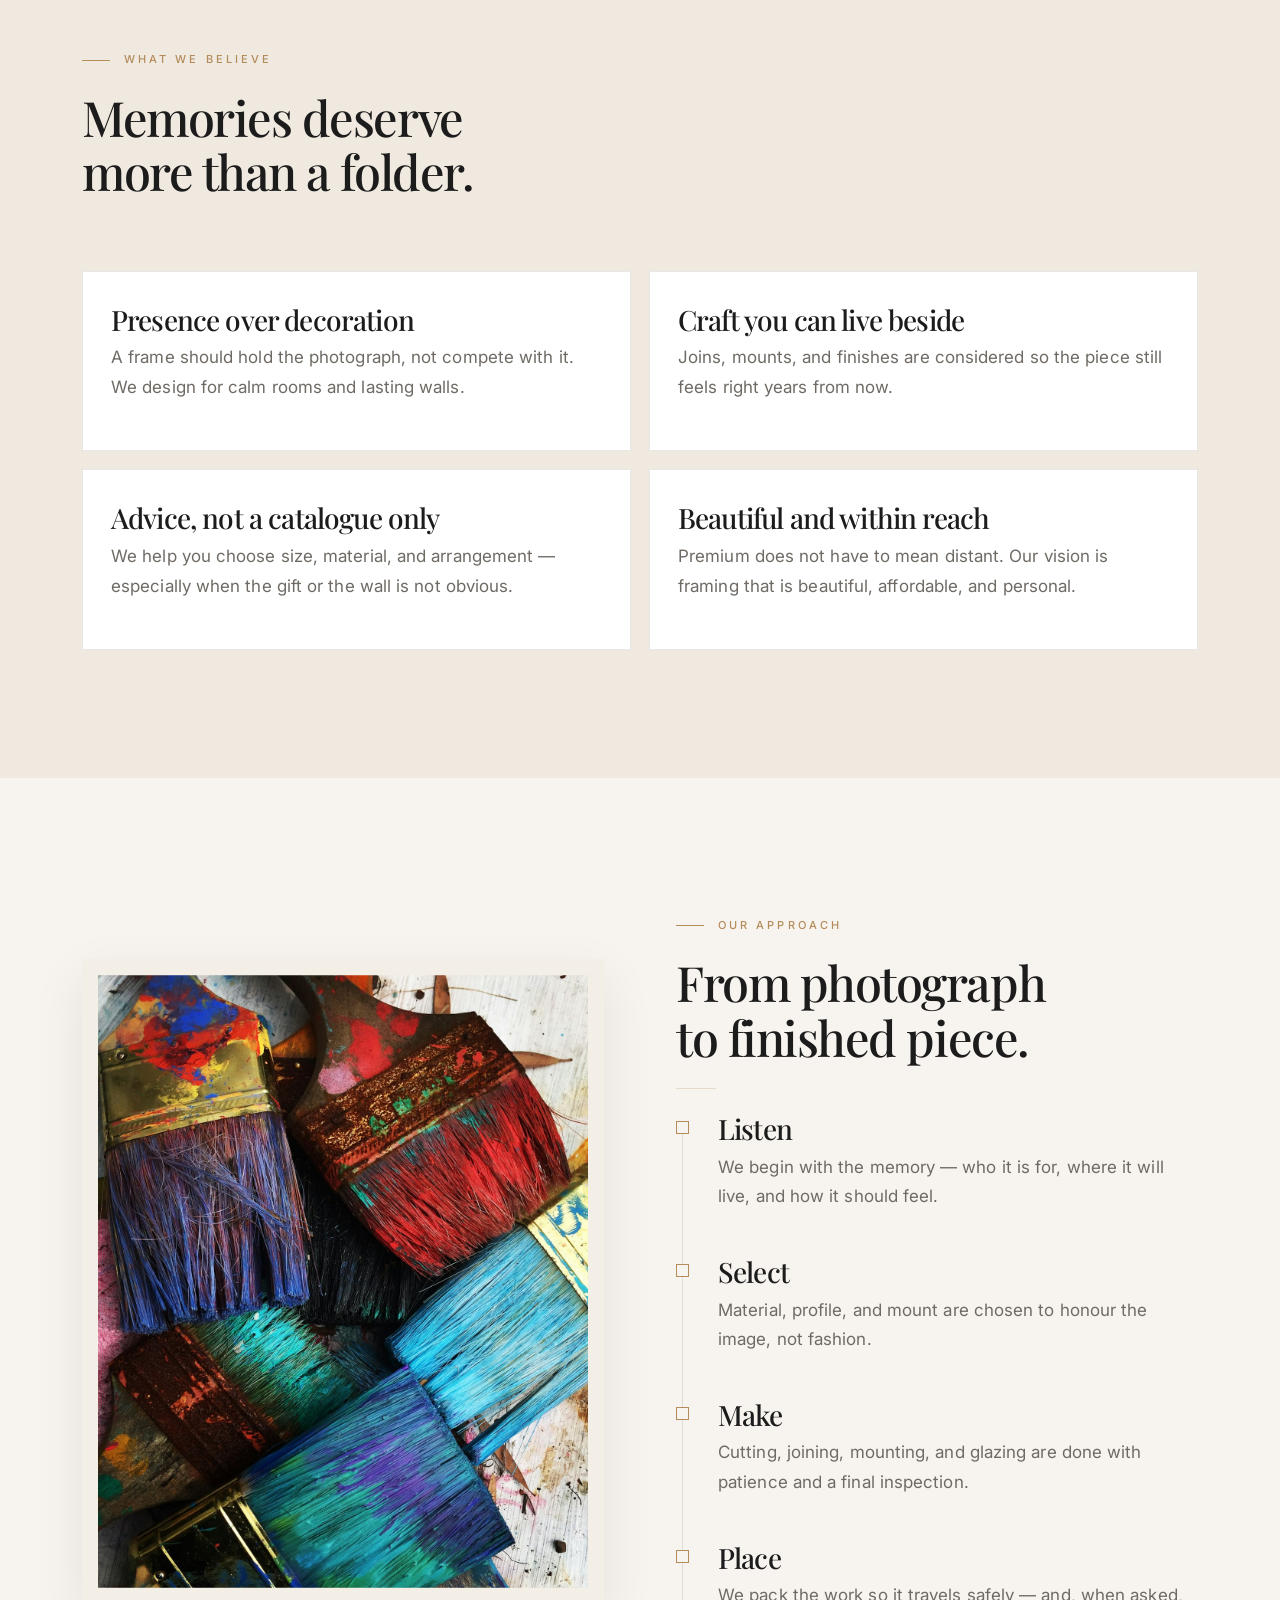
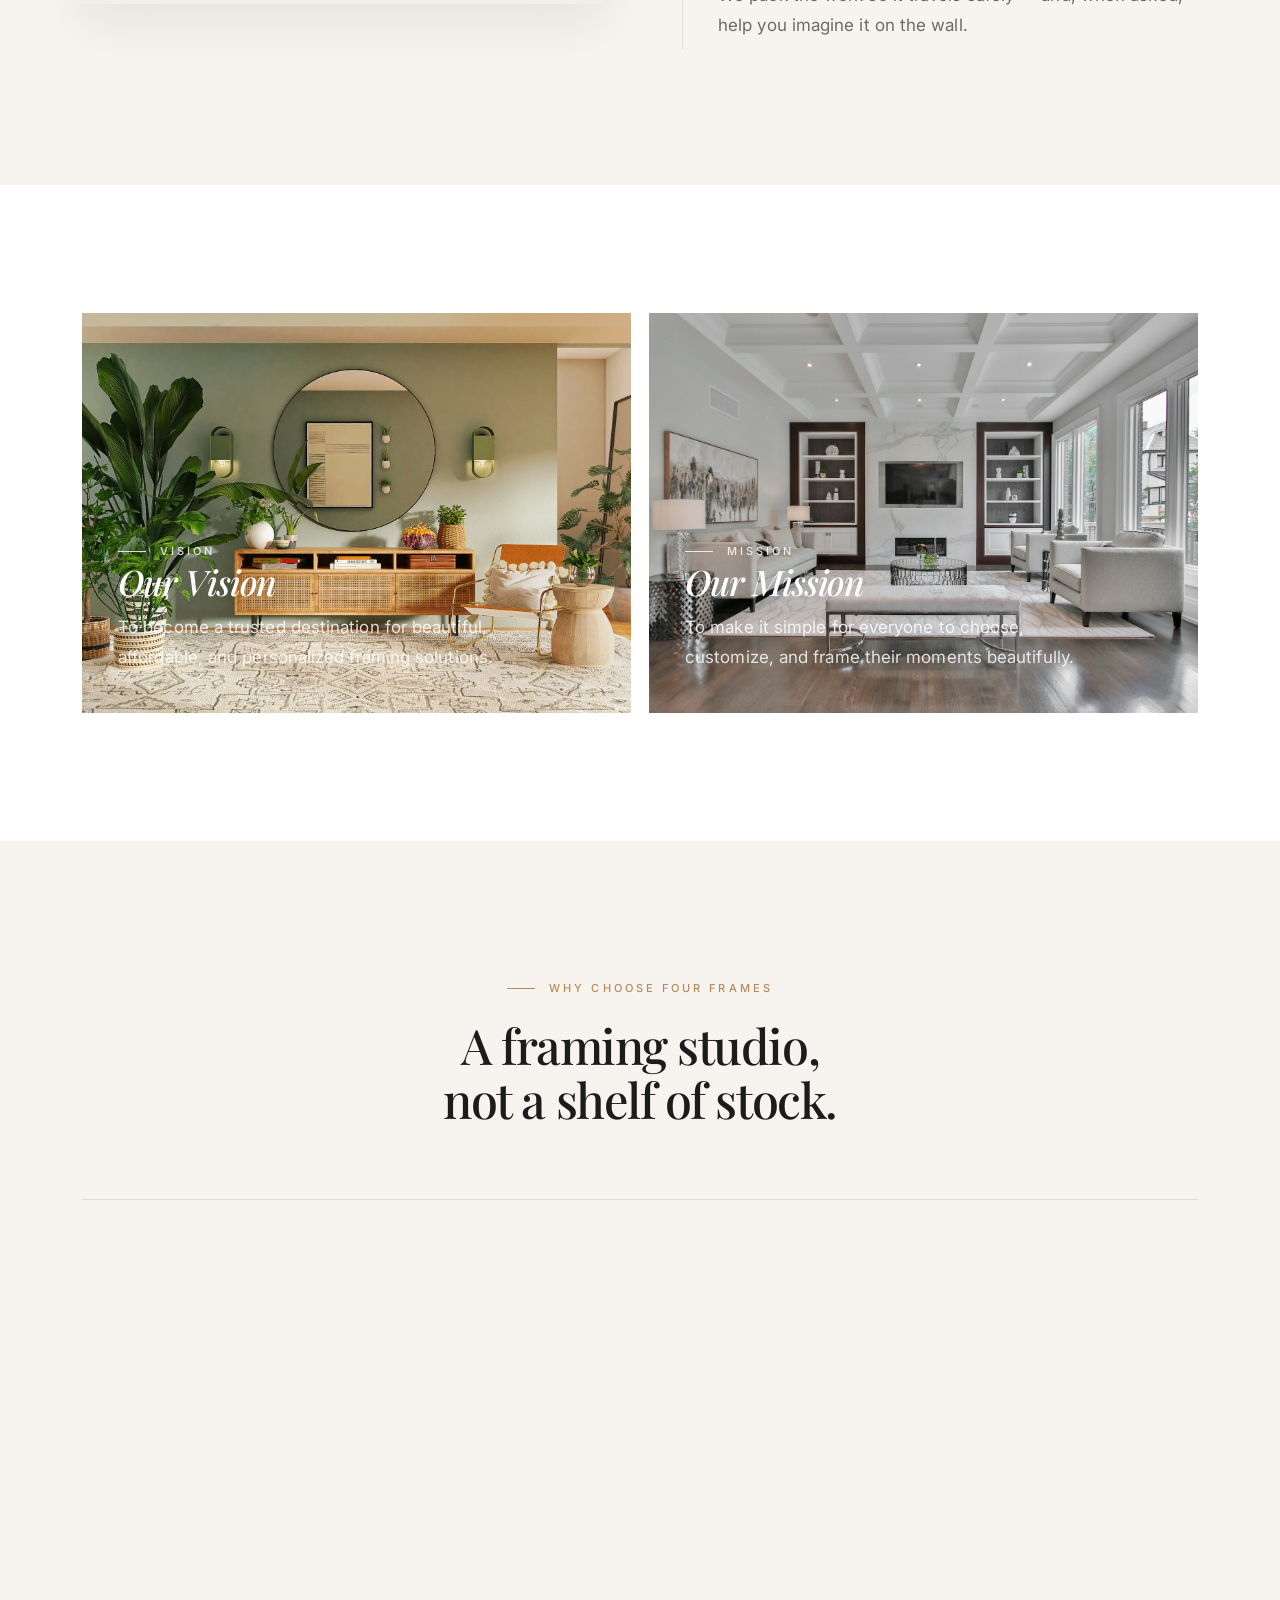
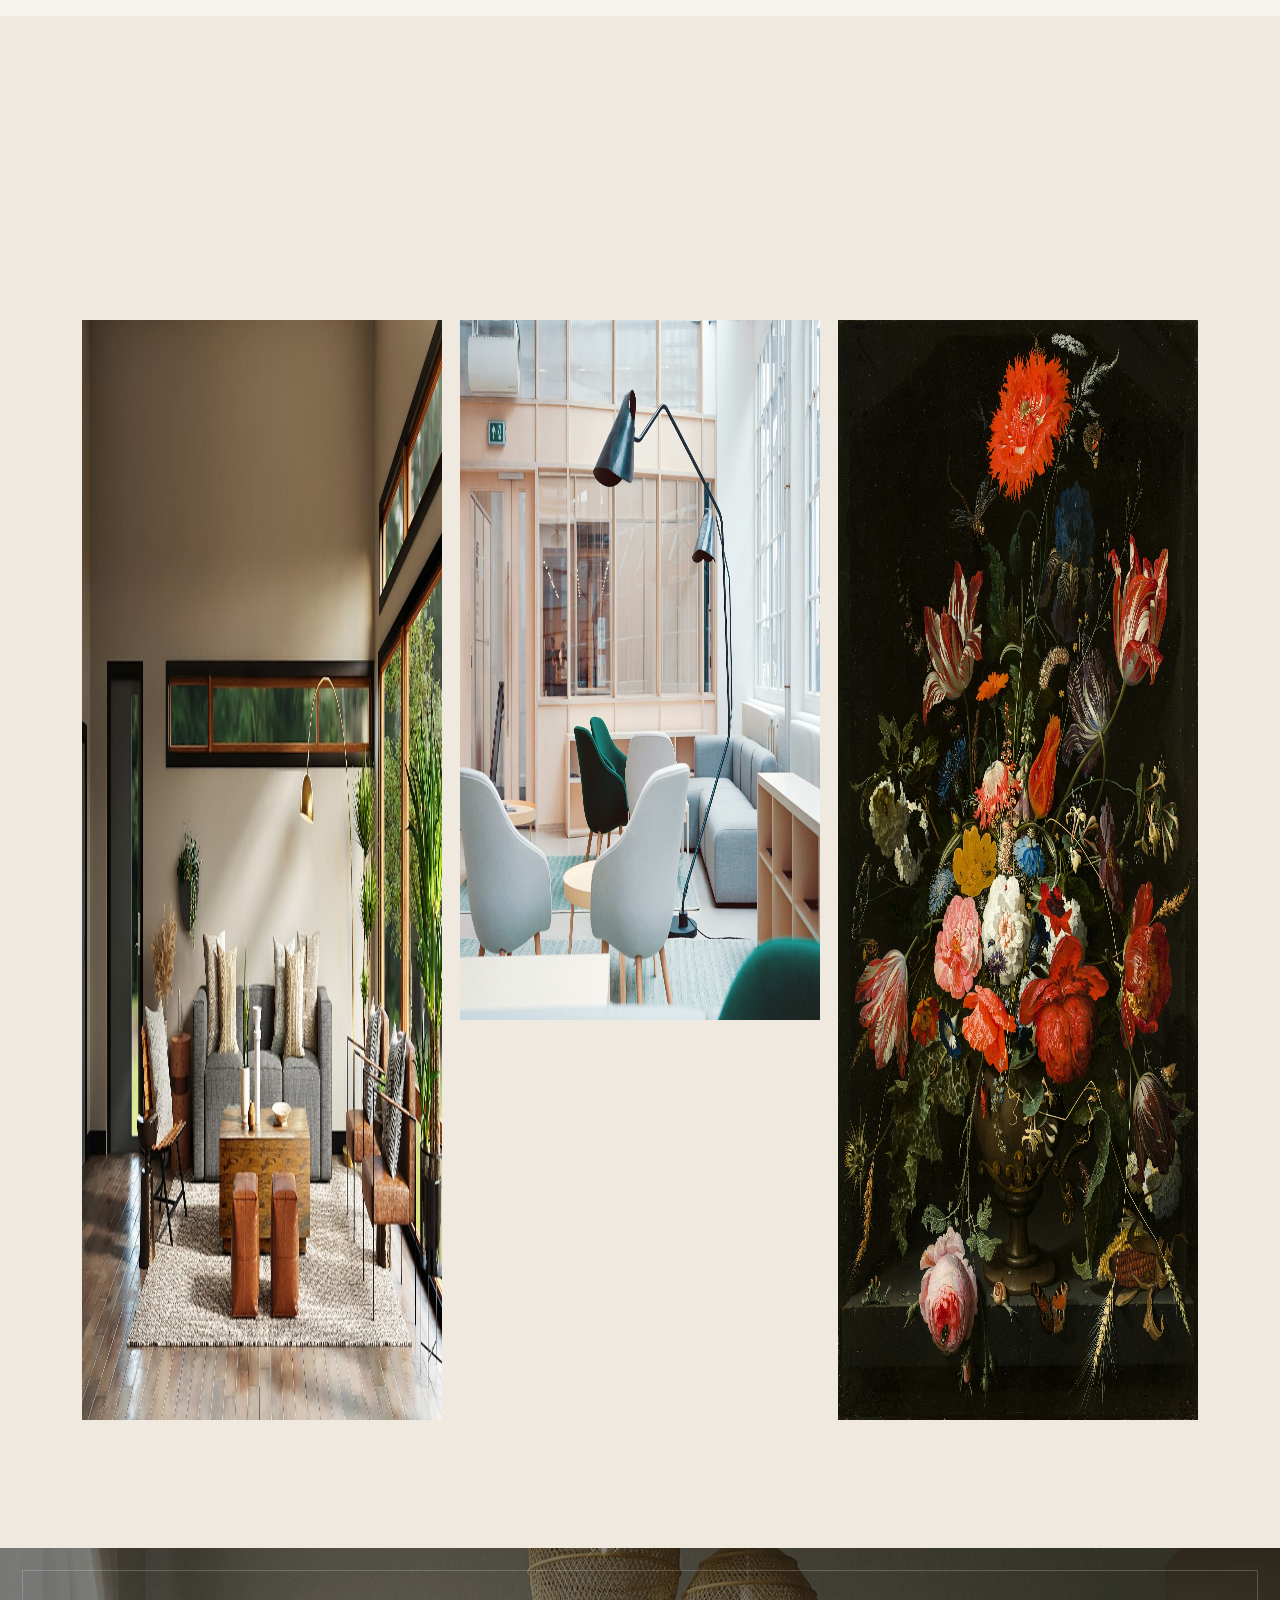
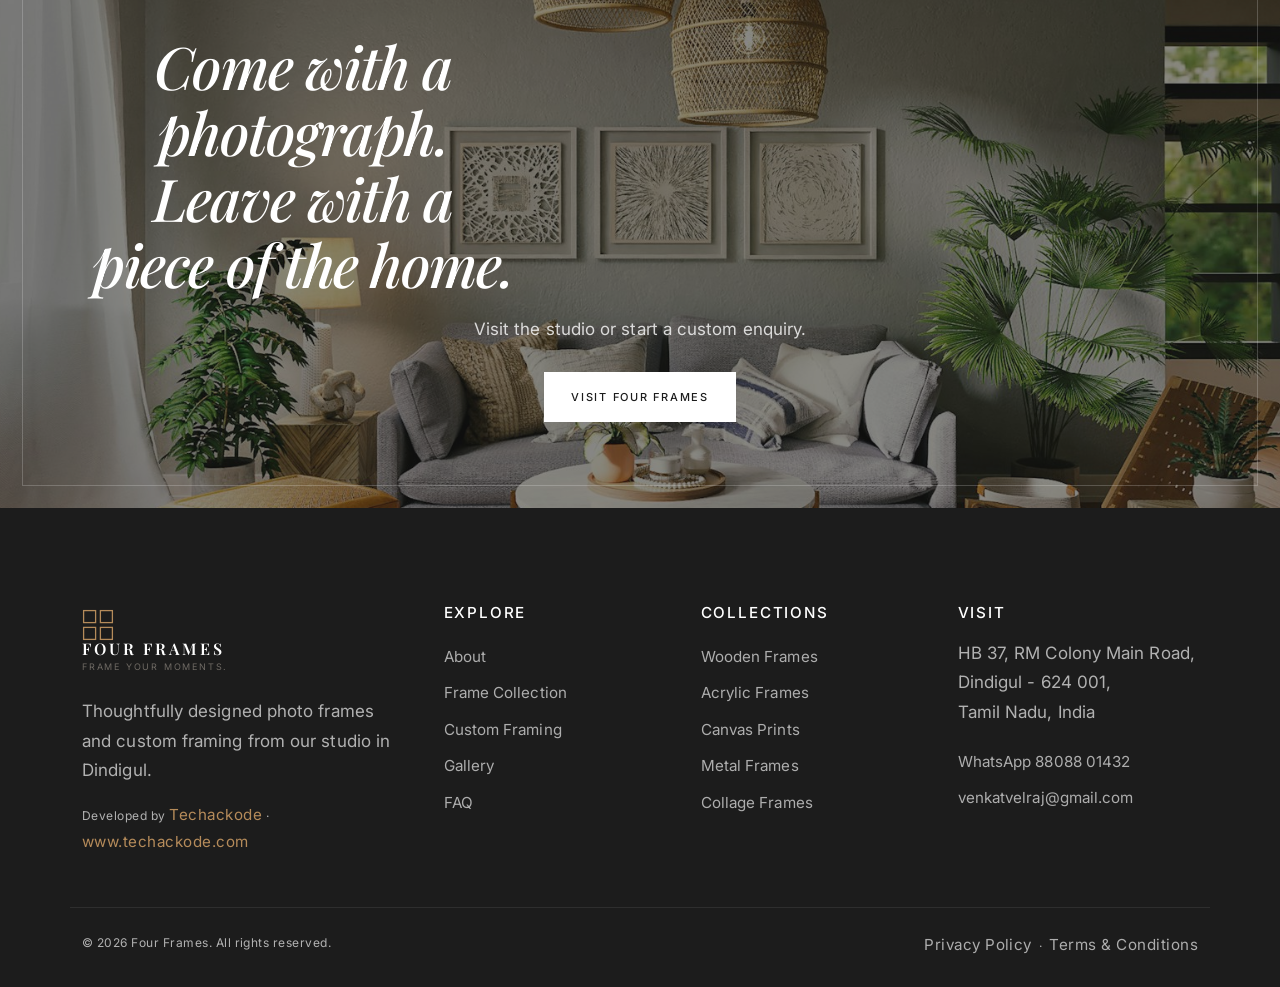
==== commit 1e062385: "updated footer section" ====
--- a/about.html
+++ b/about.html
@@ -218,6 +218,7 @@
           <span class="brand-text"><strong>FOUR FRAMES</strong><small>Frame Your Moments.</small></span>
         </a>
         <p>Thoughtfully designed photo frames and custom framing from our studio in Dindigul.</p>
+        <p class="footer-credit">Developed by <a href="https://www.techackode.com" target="_blank" rel="noopener noreferrer">Techackode</a> · <a href="https://www.techackode.com" target="_blank" rel="noopener noreferrer">www.techackode.com</a></p>
       </div>
       <div>
         <h4>Explore</h4>
--- a/css/style.css
+++ b/css/style.css
@@ -1293,6 +1293,18 @@
   color: var(--accent);
 }
 
+.footer-credit {
+  margin: 16px 0 0;
+  font-size: 12px;
+  letter-spacing: 0.04em;
+}
+
+.site-footer .footer-credit a {
+  display: inline;
+  padding: 0;
+  color: var(--accent);
+}
+
 .footer-bottom {
   display: flex;
   flex-wrap: wrap;
